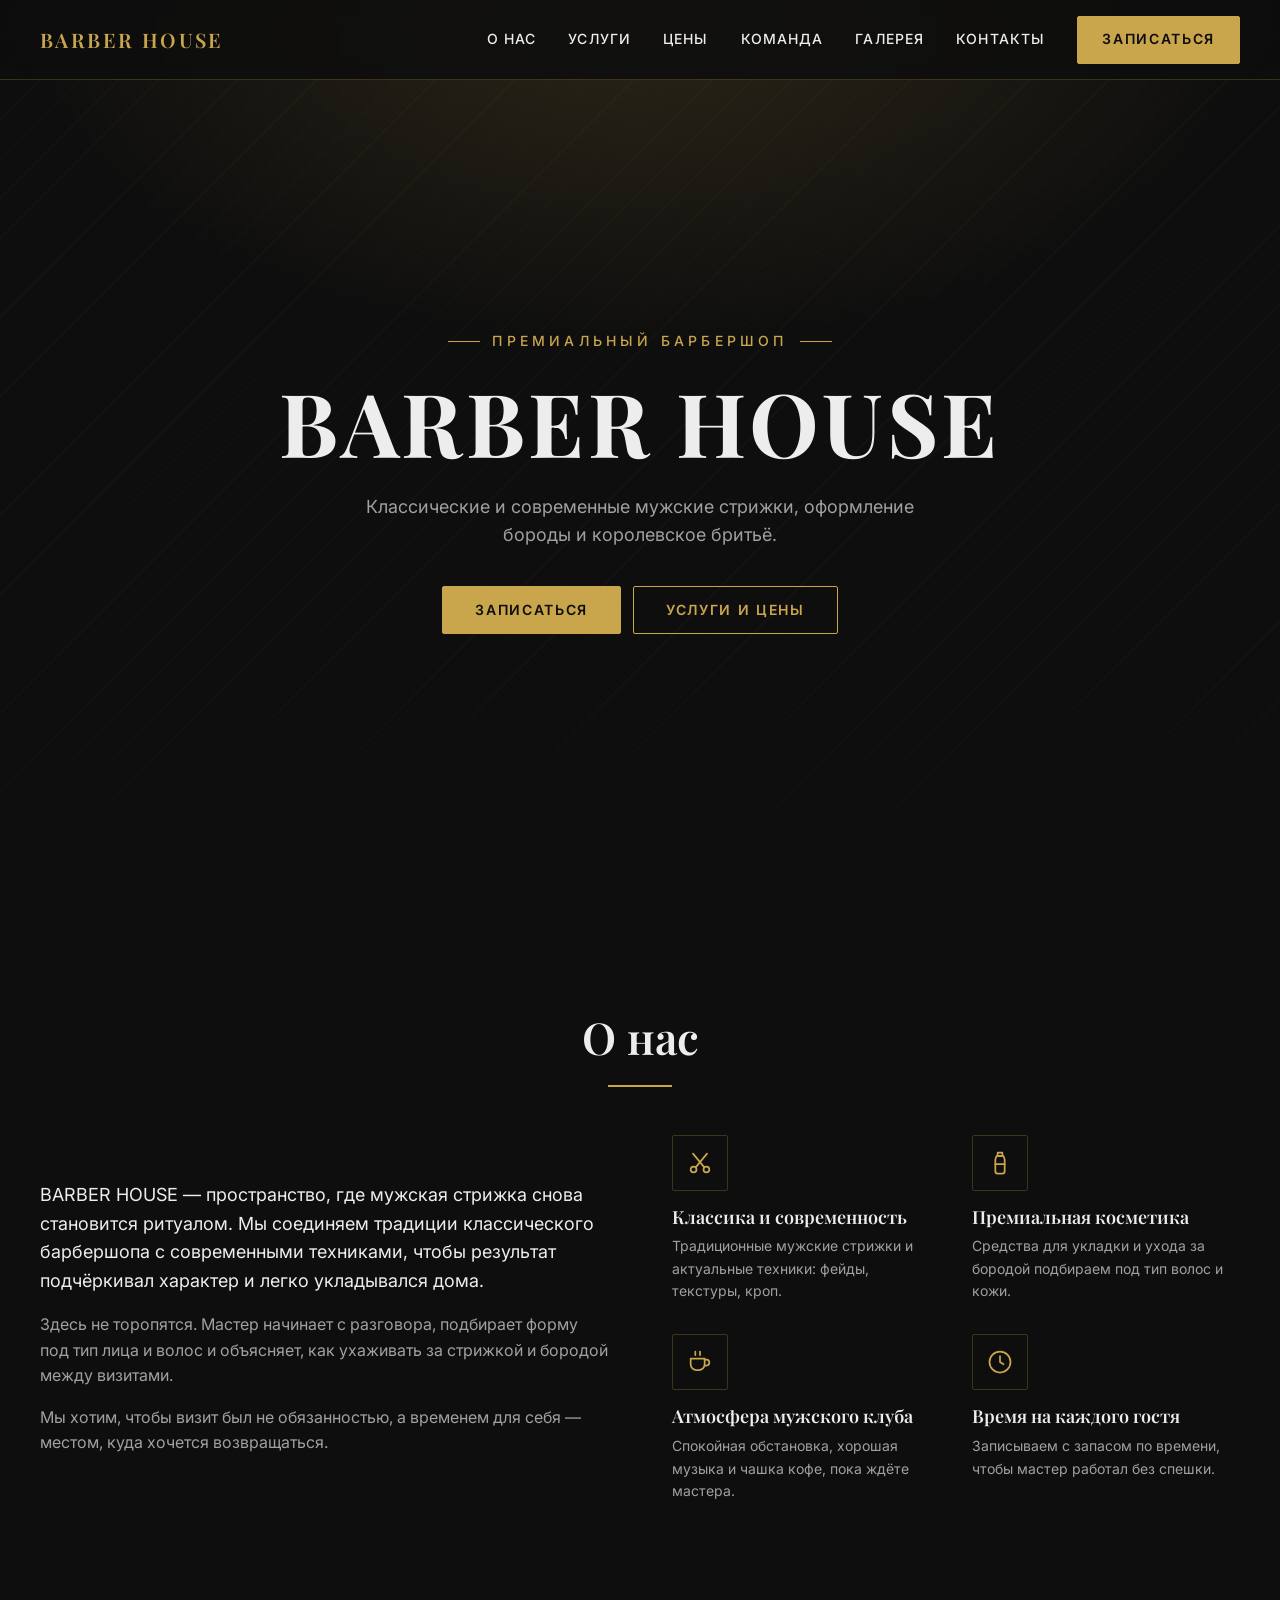
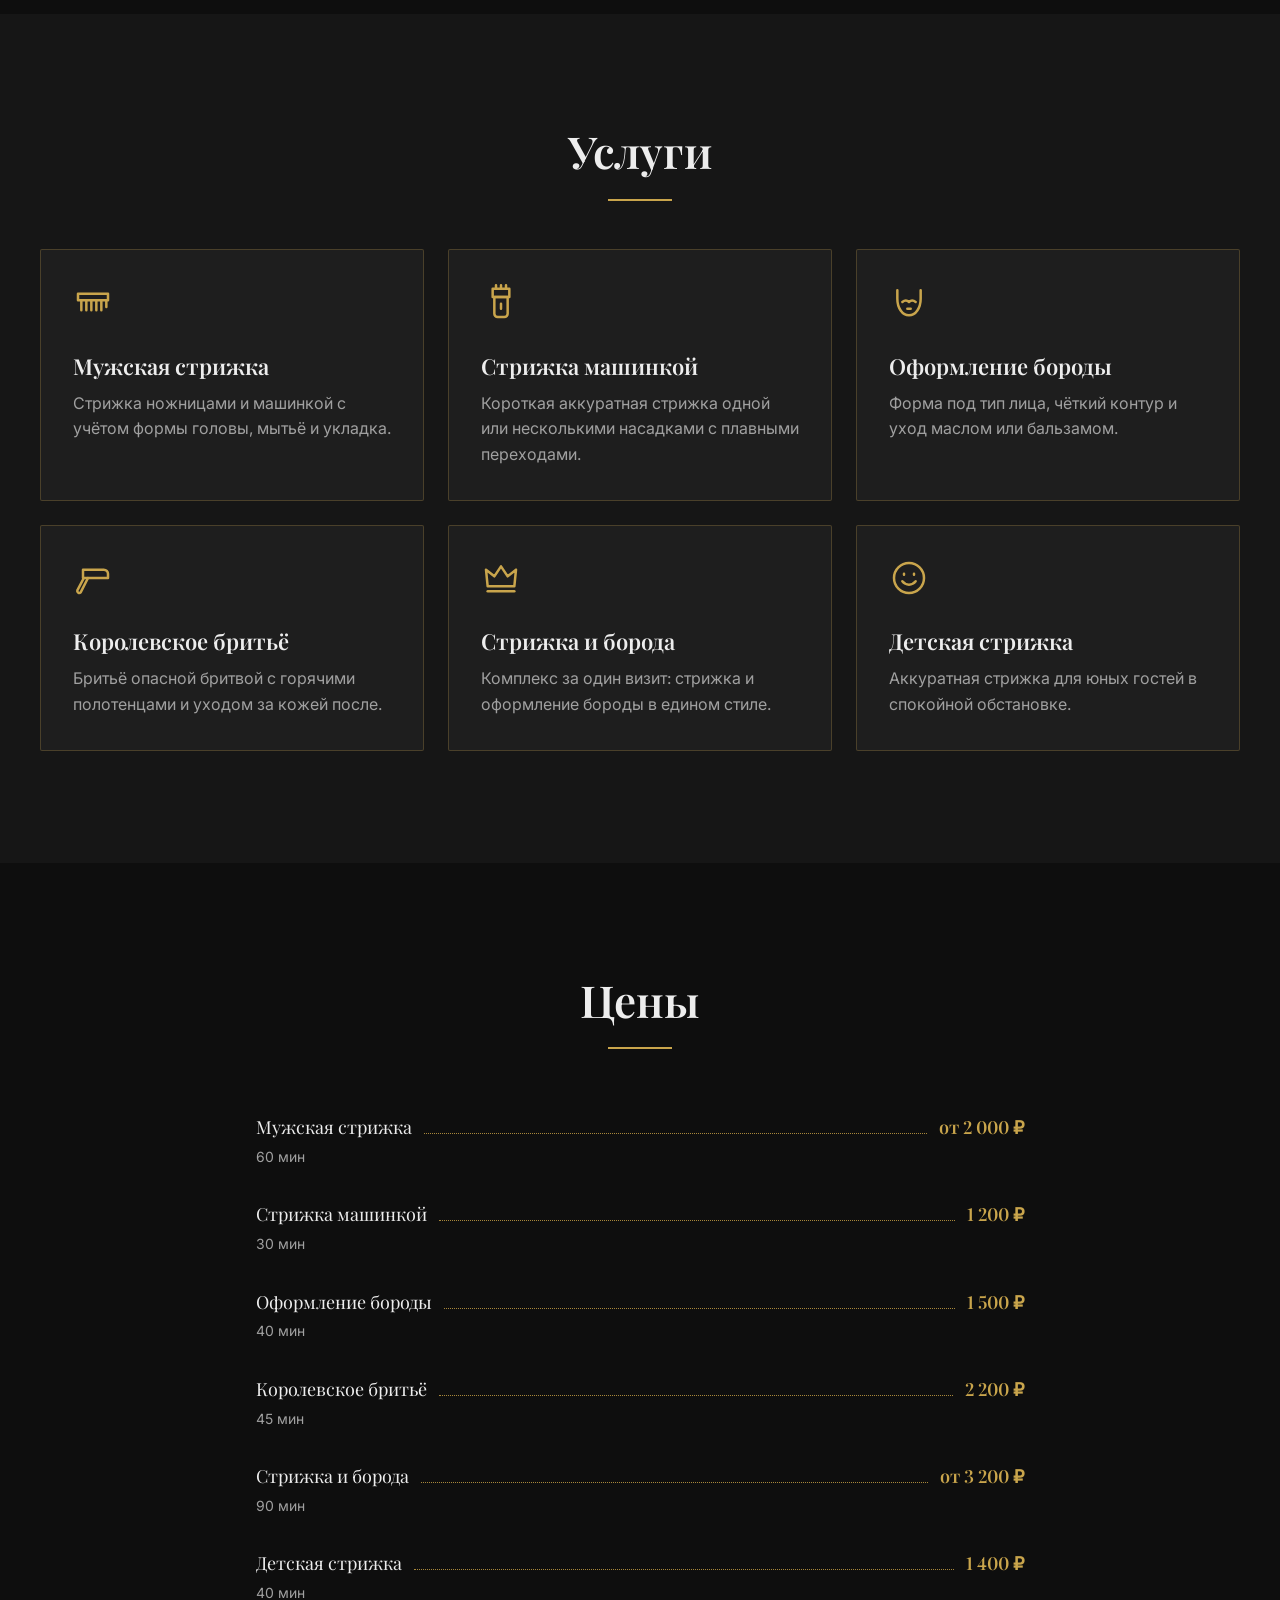
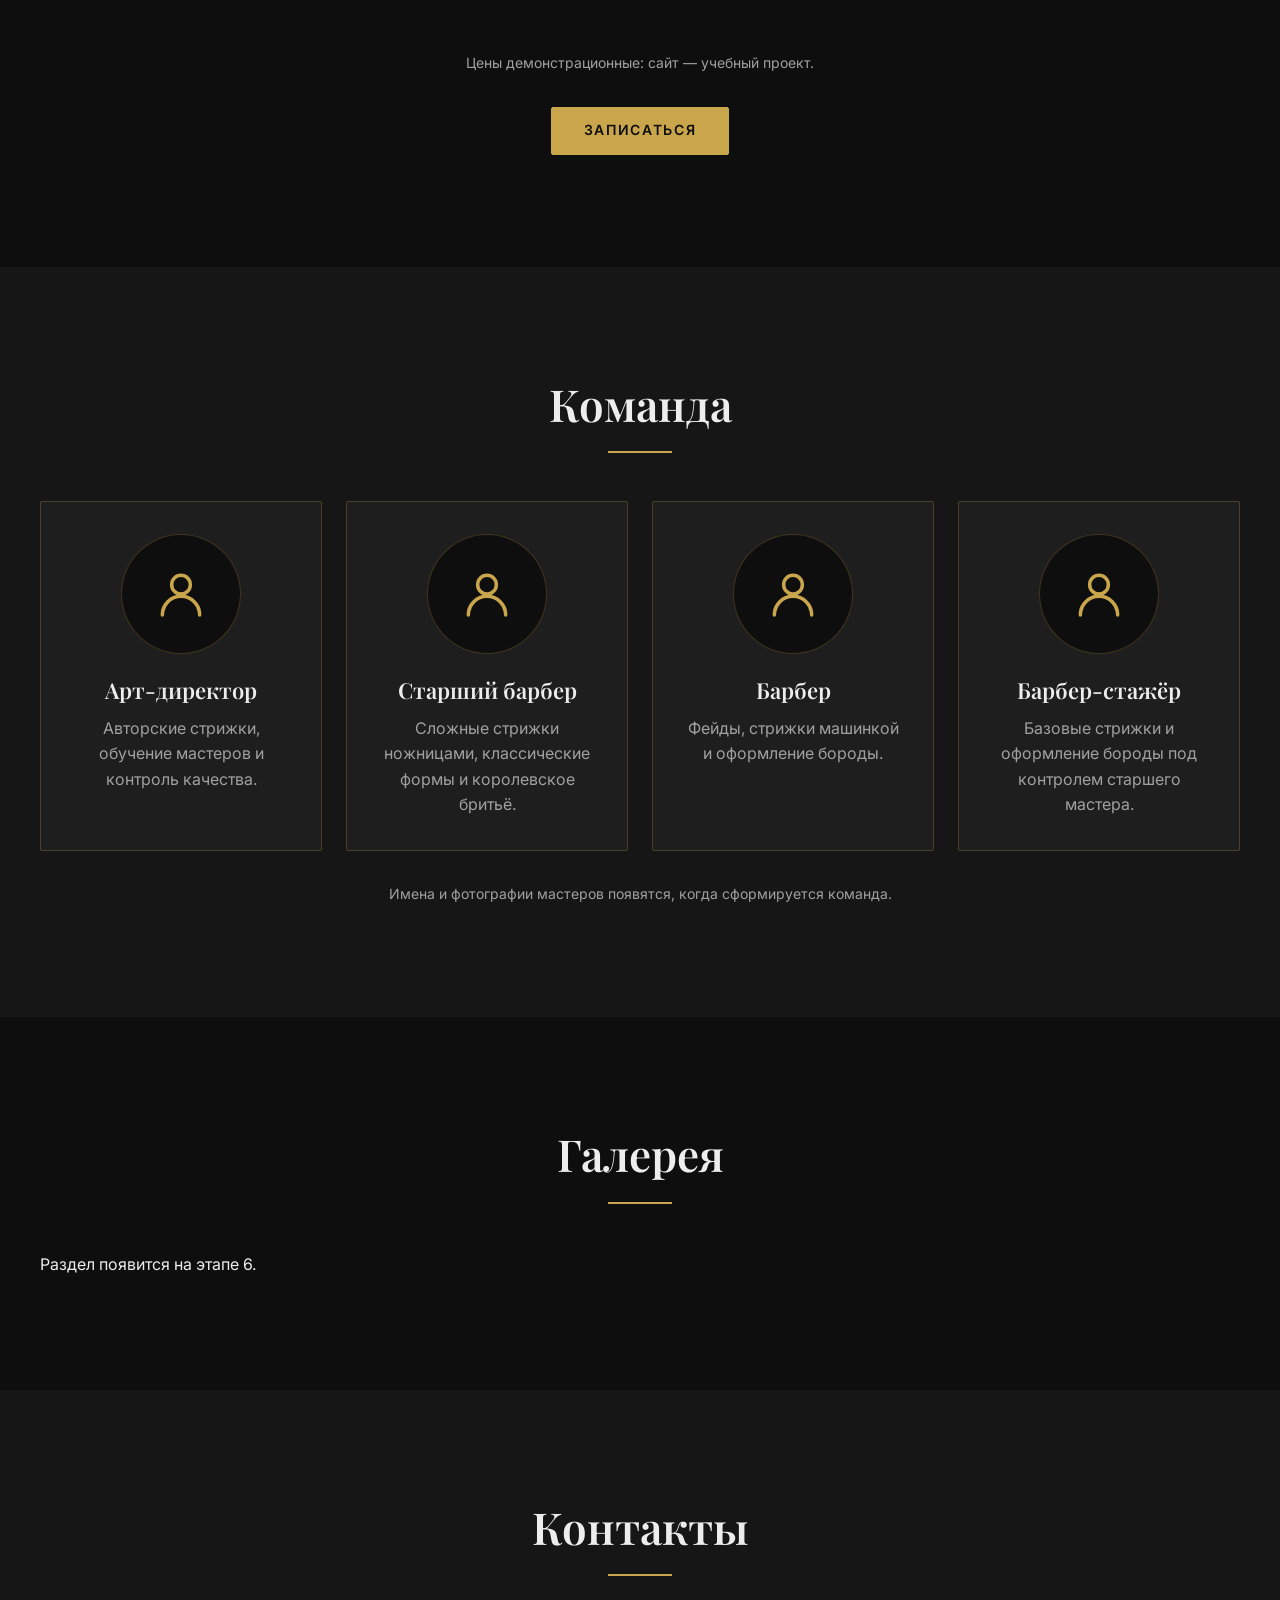
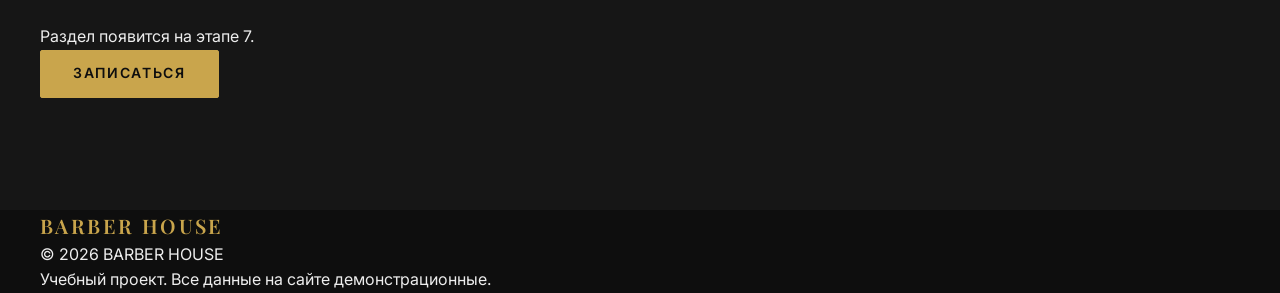
==== index.html @ a0b977e0 "Этап 5: разделы «Цены» и «Команда» - прайс-лист на <dl>: название, длительность, пунктир, цена - ров" ====
<!DOCTYPE html>
<html lang="ru">
<head>
  <meta charset="UTF-8">
  <meta name="viewport" content="width=device-width, initial-scale=1.0">

  <title>BARBER HOUSE — премиальный барбершоп</title>
  <meta name="description" content="BARBER HOUSE — премиальный барбершоп: мужские стрижки, оформление бороды и королевское бритьё. Учебный проект, данные демонстрационные.">
  <meta name="theme-color" content="#0E0E0E">

  <!-- Превью ссылки в мессенджерах и соцсетях (картинку og:image добавим на этапе 10) -->
  <meta property="og:type" content="website">
  <meta property="og:title" content="BARBER HOUSE — премиальный барбершоп">
  <meta property="og:description" content="Мужские стрижки, оформление бороды и королевское бритьё.">
  <meta property="og:locale" content="ru_RU">

  <link rel="icon" href="assets/favicon/favicon.svg" type="image/svg+xml">

  <!-- Шрифты Google Fonts: preconnect заранее открывает соединение с серверами шрифтов,
       display=swap показывает текст системным шрифтом, пока фирменный не загрузился -->
  <link rel="preconnect" href="https://fonts.googleapis.com">
  <link rel="preconnect" href="https://fonts.gstatic.com" crossorigin>
  <link rel="stylesheet" href="https://fonts.googleapis.com/css2?family=Inter:wght@400;500;600&amp;family=Playfair+Display:wght@500;600;700&amp;display=swap">

  <link rel="stylesheet" href="css/style.css">
  <!-- Класс js на <html> говорит стилям: «скрипты работают».
       Только тогда мобильное меню прячется за бургер; без JS меню остаётся видимым.
       Стоит в head до отрисовки страницы, чтобы меню не «мигало» при загрузке. -->
  <script>document.documentElement.classList.add('js');</script>
  <!-- defer: скрипт загружается параллельно и запускается, когда HTML уже разобран -->
  <script src="js/main.js" defer></script>
</head>
<body>
  <!-- Ссылка для пользователей клавиатуры: появляется при первом нажатии Tab -->
  <a class="skip-link" href="#main">Перейти к содержимому</a>

  <!-- ===================== SVG-СПРАЙТ =====================
       Все иконки сайта в одном месте. Сам спрайт не виден; иконка выводится так:
       <svg class="icon"><use href="#icon-scissors"></use></svg>
       Цвет и толщину линий задаёт CSS (класс .icon). Иконки нарисованы для этого проекта. -->
  <svg class="icon-sprite" xmlns="http://www.w3.org/2000/svg" aria-hidden="true" focusable="false">
    <!-- Ножницы -->
    <symbol id="icon-scissors" viewBox="0 0 24 24">
      <circle cx="6.5" cy="17.5" r="2.5"/>
      <circle cx="17.5" cy="17.5" r="2.5"/>
      <path d="M8.3 15.7 18 4M15.7 15.7 6 4"/>
    </symbol>
    <!-- Флакон -->
    <symbol id="icon-bottle" viewBox="0 0 24 24">
      <path d="M10 3h4v3h-4z"/>
      <path d="M9 6h6l1 3v10a2 2 0 0 1-2 2h-4a2 2 0 0 1-2-2V9z"/>
      <path d="M8 13h8"/>
    </symbol>
    <!-- Чашка кофе -->
    <symbol id="icon-cup" viewBox="0 0 24 24">
      <path d="M4 9h12v5a5 5 0 0 1-5 5H9a5 5 0 0 1-5-5z"/>
      <path d="M16 10h1.5a2.5 2.5 0 0 1 0 5H16"/>
      <path d="M8 3v3M12 3v3"/>
    </symbol>
    <!-- Часы -->
    <symbol id="icon-clock" viewBox="0 0 24 24">
      <circle cx="12" cy="12" r="9"/>
      <path d="M12 7v5l3 2"/>
    </symbol>
    <!-- Расчёска -->
    <symbol id="icon-comb" viewBox="0 0 24 24">
      <path d="M3 7h18v4H3z"/>
      <path d="M5 11v6M8 11v6M11 11v6M14 11v6M17 11v6M20 11v4"/>
    </symbol>
    <!-- Машинка для стрижки -->
    <symbol id="icon-clipper" viewBox="0 0 24 24">
      <path d="M7 4h10v5H7z"/>
      <path d="M8 9h8v10a2 2 0 0 1-2 2h-4a2 2 0 0 1-2-2z"/>
      <path d="M9 4V2M12 4V2M15 4V2M12 13v3"/>
    </symbol>
    <!-- Борода -->
    <symbol id="icon-beard" viewBox="0 0 24 24">
      <path d="M5 5v5c0 5.5 3 10 7 10s7-4.5 7-10V5"/>
      <path d="M8 12c1.5-1.2 2.7-1.2 4 0 1.3-1.2 2.5-1.2 4 0"/>
      <path d="M11 16h2"/>
    </symbol>
    <!-- Опасная бритва -->
    <symbol id="icon-razor" viewBox="0 0 24 24">
      <path d="M6 7h12.5a2.5 2.5 0 0 1 2.5 2.5V12H6z"/>
      <path d="M6.5 12 2.6 19.4a1.2 1.2 0 0 0 2 1.2L9 12"/>
    </symbol>
    <!-- Корона — комплексная услуга -->
    <symbol id="icon-crown" viewBox="0 0 24 24">
      <path d="M4 17 3 7l5 4 4-6 4 6 5-4-1 10z"/>
      <path d="M4 20h16"/>
    </symbol>
    <!-- Улыбка — детская стрижка -->
    <symbol id="icon-smile" viewBox="0 0 24 24">
      <circle cx="12" cy="12" r="9"/>
      <path d="M8 14c1 1.3 2.4 2 4 2s3-.7 4-2"/>
      <path d="M9 9.5v.5M15 9.5v.5"/>
    </symbol>
    <!-- Силуэт — вместо фото мастера -->
    <symbol id="icon-person" viewBox="0 0 24 24">
      <circle cx="12" cy="8" r="4"/>
      <path d="M4 21c0-4.4 3.6-8 8-8s8 3.6 8 8"/>
    </symbol>
  </svg>

  <!-- ===================== HEADER ===================== -->
  <header class="header">
    <div class="container header__inner">
      <a class="logo header__logo" href="#hero" aria-label="BARBER HOUSE — на главный экран">BARBER HOUSE</a>

      <button class="burger" type="button" aria-expanded="false" aria-controls="nav" aria-label="Открыть меню">
        <span class="burger__line"></span>
        <span class="burger__line"></span>
        <span class="burger__line"></span>
      </button>

      <nav class="nav" id="nav" aria-label="Основное меню">
        <ul class="nav__list">
          <li><a class="nav__link" href="#about">О нас</a></li>
          <li><a class="nav__link" href="#services">Услуги</a></li>
          <li><a class="nav__link" href="#prices">Цены</a></li>
          <li><a class="nav__link" href="#team">Команда</a></li>
          <li><a class="nav__link" href="#gallery">Галерея</a></li>
          <li><a class="nav__link" href="#contacts">Контакты</a></li>
        </ul>
      </nav>

      <!-- data-booking: по этому атрибуту скрипт найдёт все кнопки записи и подставит ссылку на мессенджер.
           Без скрипта кнопка просто ведёт к контактам. -->
      <a class="btn btn--primary header__btn" href="#contacts" data-booking>Записаться</a>
    </div>
  </header>

  <main id="main">

    <!-- ===================== HERO ===================== -->
    <section class="hero" id="hero">
      <div class="container hero__inner">
        <p class="hero__eyebrow">Премиальный барбершоп</p>
        <h1 class="hero__title">BARBER HOUSE</h1>
        <p class="hero__text">Классические и современные мужские стрижки, оформление бороды и королевское бритьё.</p>
        <div class="hero__actions">
          <a class="btn btn--primary" href="#contacts" data-booking>Записаться</a>
          <a class="btn btn--outline" href="#services">Услуги и цены</a>
        </div>
      </div>
    </section>

    <!-- ===================== ABOUT ===================== -->
    <section class="section about" id="about" aria-labelledby="about-title">
      <div class="container">
        <h2 class="section__title" id="about-title">О нас</h2>

        <div class="about__inner">
          <div class="about__text">
            <p class="about__lead">BARBER HOUSE — пространство, где мужская стрижка снова становится ритуалом. Мы соединяем традиции классического барбершопа с современными техниками, чтобы результат подчёркивал характер и легко укладывался дома.</p>
            <p>Здесь не торопятся. Мастер начинает с разговора, подбирает форму под тип лица и волос и объясняет, как ухаживать за стрижкой и бородой между визитами.</p>
            <p>Мы хотим, чтобы визит был не обязанностью, а временем для себя — местом, куда хочется возвращаться.</p>
          </div>

          <ul class="features">
            <li class="feature">
              <span class="feature__icon"><svg class="icon" aria-hidden="true"><use href="#icon-scissors"></use></svg></span>
              <h3 class="feature__title">Классика и современность</h3>
              <p class="feature__text">Традиционные мужские стрижки и актуальные техники: фейды, текстуры, кроп.</p>
            </li>
            <li class="feature">
              <span class="feature__icon"><svg class="icon" aria-hidden="true"><use href="#icon-bottle"></use></svg></span>
              <h3 class="feature__title">Премиальная косметика</h3>
              <p class="feature__text">Средства для укладки и ухода за бородой подбираем под тип волос и кожи.</p>
            </li>
            <li class="feature">
              <span class="feature__icon"><svg class="icon" aria-hidden="true"><use href="#icon-cup"></use></svg></span>
              <h3 class="feature__title">Атмосфера мужского клуба</h3>
              <p class="feature__text">Спокойная обстановка, хорошая музыка и чашка кофе, пока ждёте мастера.</p>
            </li>
            <li class="feature">
              <span class="feature__icon"><svg class="icon" aria-hidden="true"><use href="#icon-clock"></use></svg></span>
              <h3 class="feature__title">Время на каждого гостя</h3>
              <p class="feature__text">Записываем с запасом по времени, чтобы мастер работал без спешки.</p>
            </li>
          </ul>
        </div>
      </div>
    </section>

    <!-- ===================== SERVICES ===================== -->
    <section class="section section--alt services" id="services" aria-labelledby="services-title">
      <div class="container">
        <h2 class="section__title" id="services-title">Услуги</h2>

        <ul class="services__list">
          <li class="card service-card">
            <svg class="icon service-card__icon" aria-hidden="true"><use href="#icon-comb"></use></svg>
            <h3 class="card__title">Мужская стрижка</h3>
            <p class="card__text">Стрижка ножницами и машинкой с учётом формы головы, мытьё и укладка.</p>
          </li>
          <li class="card service-card">
            <svg class="icon service-card__icon" aria-hidden="true"><use href="#icon-clipper"></use></svg>
            <h3 class="card__title">Стрижка машинкой</h3>
            <p class="card__text">Короткая аккуратная стрижка одной или несколькими насадками с плавными переходами.</p>
          </li>
          <li class="card service-card">
            <svg class="icon service-card__icon" aria-hidden="true"><use href="#icon-beard"></use></svg>
            <h3 class="card__title">Оформление бороды</h3>
            <p class="card__text">Форма под тип лица, чёткий контур и уход маслом или бальзамом.</p>
          </li>
          <li class="card service-card">
            <svg class="icon service-card__icon" aria-hidden="true"><use href="#icon-razor"></use></svg>
            <h3 class="card__title">Королевское бритьё</h3>
            <p class="card__text">Бритьё опасной бритвой с горячими полотенцами и уходом за кожей после.</p>
          </li>
          <li class="card service-card">
            <svg class="icon service-card__icon" aria-hidden="true"><use href="#icon-crown"></use></svg>
            <h3 class="card__title">Стрижка и борода</h3>
            <p class="card__text">Комплекс за один визит: стрижка и оформление бороды в едином стиле.</p>
          </li>
          <li class="card service-card">
            <svg class="icon service-card__icon" aria-hidden="true"><use href="#icon-smile"></use></svg>
            <h3 class="card__title">Детская стрижка</h3>
            <p class="card__text">Аккуратная стрижка для юных гостей в спокойной обстановке.</p>
          </li>
        </ul>
      </div>
    </section>

    <!-- ===================== PRICES ===================== -->
    <section class="section prices" id="prices" aria-labelledby="prices-title">
      <div class="container">
        <h2 class="section__title" id="prices-title">Цены</h2>

        <!-- Список определений: dt — услуга и длительность, dd — цена.
             &nbsp; (неразрывный пробел) не даёт цене разорваться на две строки: «2 000 ₽» -->
        <dl class="price-list">
          <div class="price-list__item">
            <dt class="price-list__name">Мужская стрижка <span class="price-list__duration">60 мин</span></dt>
            <dd class="price-list__price">от 2&nbsp;000&nbsp;₽</dd>
          </div>
          <div class="price-list__item">
            <dt class="price-list__name">Стрижка машинкой <span class="price-list__duration">30 мин</span></dt>
            <dd class="price-list__price">1&nbsp;200&nbsp;₽</dd>
          </div>
          <div class="price-list__item">
            <dt class="price-list__name">Оформление бороды <span class="price-list__duration">40 мин</span></dt>
            <dd class="price-list__price">1&nbsp;500&nbsp;₽</dd>
          </div>
          <div class="price-list__item">
            <dt class="price-list__name">Королевское бритьё <span class="price-list__duration">45 мин</span></dt>
            <dd class="price-list__price">2&nbsp;200&nbsp;₽</dd>
          </div>
          <div class="price-list__item">
            <dt class="price-list__name">Стрижка и борода <span class="price-list__duration">90 мин</span></dt>
            <dd class="price-list__price">от 3&nbsp;200&nbsp;₽</dd>
          </div>
          <div class="price-list__item">
            <dt class="price-list__name">Детская стрижка <span class="price-list__duration">40 мин</span></dt>
            <dd class="price-list__price">1&nbsp;400&nbsp;₽</dd>
          </div>
        </dl>

        <p class="prices__note">Цены демонстрационные: сайт — учебный проект.</p>

        <div class="prices__action">
          <a class="btn btn--primary" href="#contacts" data-booking>Записаться</a>
        </div>
      </div>
    </section>

    <!-- ===================== TEAM ===================== -->
    <section class="section section--alt team" id="team" aria-labelledby="team-title">
      <div class="container">
        <h2 class="section__title" id="team-title">Команда</h2>

        <!-- Только роли, без имён и фото: реальных сотрудников у учебного проекта нет -->
        <ul class="team__list">
          <li class="card team-card">
            <span class="team-card__avatar"><svg class="icon" aria-hidden="true"><use href="#icon-person"></use></svg></span>
            <h3 class="card__title">Арт-директор</h3>
            <p class="card__text">Авторские стрижки, обучение мастеров и контроль качества.</p>
          </li>
          <li class="card team-card">
            <span class="team-card__avatar"><svg class="icon" aria-hidden="true"><use href="#icon-person"></use></svg></span>
            <h3 class="card__title">Старший барбер</h3>
            <p class="card__text">Сложные стрижки ножницами, классические формы и королевское бритьё.</p>
          </li>
          <li class="card team-card">
            <span class="team-card__avatar"><svg class="icon" aria-hidden="true"><use href="#icon-person"></use></svg></span>
            <h3 class="card__title">Барбер</h3>
            <p class="card__text">Фейды, стрижки машинкой и оформление бороды.</p>
          </li>
          <li class="card team-card">
            <span class="team-card__avatar"><svg class="icon" aria-hidden="true"><use href="#icon-person"></use></svg></span>
            <h3 class="card__title">Барбер-стажёр</h3>
            <p class="card__text">Базовые стрижки и оформление бороды под контролем старшего мастера.</p>
          </li>
        </ul>

        <p class="team__note">Имена и фотографии мастеров появятся, когда сформируется команда.</p>
      </div>
    </section>

    <!-- ===================== GALLERY ===================== -->
    <section class="section gallery" id="gallery" aria-labelledby="gallery-title">
      <div class="container">
        <h2 class="section__title" id="gallery-title">Галерея</h2>
        <p>Раздел появится на этапе 6.</p>
      </div>
    </section>

    <!-- ===================== CONTACTS ===================== -->
    <section class="section section--alt contacts" id="contacts" aria-labelledby="contacts-title">
      <div class="container">
        <h2 class="section__title" id="contacts-title">Контакты</h2>
        <p>Раздел появится на этапе 7.</p>
        <a class="btn btn--primary" href="#contacts" data-booking>Записаться</a>
      </div>
    </section>

  </main>

  <!-- ===================== FOOTER ===================== -->
  <footer class="footer">
    <div class="container footer__inner">
      <a class="logo" href="#hero">BARBER HOUSE</a>
      <!-- Год подставит скрипт; в HTML — значение на случай, если JS выключен -->
      <p class="footer__copy">© <span data-year>2026</span> BARBER HOUSE</p>
      <p class="footer__note">Учебный проект. Все данные на сайте демонстрационные.</p>
    </div>
  </footer>
</body>
</html>
---- css/style.css ----
/* =========================================================
   BARBER HOUSE — стили сайта
   Порядок блоков в файле совпадает с порядком на странице.
   Подход: mobile-first (сначала телефон, потом @media для больших экранов).
   Именование классов: БЭМ (block, block__element, block--modifier).
   ========================================================= */

/* === 1. ПЕРЕМЕННЫЕ (дизайн-токены) === */

:root {
  /* Цвета */
  --color-bg: #0E0E0E;              /* основной фон */
  --color-bg-alt: #161616;          /* фон чередующихся секций */
  --color-surface: #1E1E1E;         /* карточки */
  --color-text: #EDEDED;            /* основной текст */
  --color-text-muted: #A0A0A0;      /* второстепенный текст */
  --color-gold: #C9A54C;            /* акценты, кнопки, цены */
  --color-gold-light: #E2C77E;      /* наведение */
  --color-gold-dark: #A8873A;       /* нажатие */
  --color-on-gold: #0E0E0E;         /* текст на золотом фоне */
  --color-line: rgba(201, 165, 76, 0.25); /* тонкие золотые разделители */
  --color-gold-glow: rgba(201, 165, 76, 0.16);  /* мягкое свечение на фоне Hero */
  --color-gold-faint: rgba(201, 165, 76, 0.035); /* едва заметная фактура */
  --color-header-bg: rgba(14, 14, 14, 0.85);     /* полупрозрачная шапка */
  --shadow-card: 0 12px 32px rgba(0, 0, 0, 0.45);

  /* Шрифты: после основного — запасные, если Google Fonts не загрузился */
  --font-heading: "Playfair Display", Georgia, "Times New Roman", serif;
  --font-body: "Inter", system-ui, -apple-system, "Segoe UI", Roboto, sans-serif;

  /* Размеры текста. clamp(минимум, «резиновое» значение, максимум) —
     заголовок плавно растёт вместе с шириной экрана, без скачков */
  --fs-small: 0.875rem;                               /* 14px */
  --fs-base: 1rem;                                    /* 16px */
  --fs-lead: 1.125rem;                                /* 18px */
  --fs-h3: 1.375rem;                                  /* 22px */
  --fs-h2: clamp(1.875rem, 1.4rem + 2.4vw, 2.75rem);  /* 30 → 44px */
  --fs-h1: clamp(2.75rem, 1.8rem + 5vw, 5.5rem);      /* 44 → 88px */
  --lh-base: 1.6;
  --lh-heading: 1.15;
  --ls-wide: 0.12em;                                  /* разрядка для кнопок и надписей капсом */

  /* Отступы: одна шкала на весь сайт */
  --space-1: 0.25rem;  /* 4px  */
  --space-2: 0.5rem;   /* 8px  */
  --space-3: 0.75rem;  /* 12px */
  --space-4: 1rem;     /* 16px */
  --space-5: 1.5rem;   /* 24px */
  --space-6: 2rem;     /* 32px */
  --space-7: 3rem;     /* 48px */
  --space-8: 4rem;     /* 64px */
  --space-section: clamp(4rem, 3rem + 5vw, 7.5rem); /* вертикальный отступ секций: 64 → 120px */

  /* Раскладка */
  --container-width: 1200px;
  --container-padding: 1rem;  /* боковой отступ на телефоне — 16px */
  --header-height: 72px;
  --radius: 2px;              /* почти острые углы смотрятся строже и дороже */
  --z-header: 100;            /* шапка поверх контента */

  /* Анимации */
  --transition: 0.25s ease;
}

@media (min-width: 768px) {
  :root {
    --container-padding: 1.5rem;
    --header-height: 80px;
  }
}

/* === 2. СБРОС И БАЗОВЫЕ СТИЛИ === */

*,
*::before,
*::after {
  box-sizing: border-box; /* ширина элемента включает padding и border */
}

body,
h1, h2, h3, h4,
p,
ul, ol,
figure,
blockquote,
dl, dd {
  margin: 0;
}

/* Списки с классом (меню, карточки) — без маркеров; обычные списки в тексте не трогаем */
ul[class],
ol[class] {
  padding: 0;
  list-style: none;
}

html {
  -webkit-text-size-adjust: 100%; /* iPhone не увеличивает текст при повороте экрана */
  text-size-adjust: 100%;
}

/* Плавная прокрутка по якорям — только если человек не отключил анимации */
@media (prefers-reduced-motion: no-preference) {
  html {
    scroll-behavior: smooth;
  }
}

body {
  min-height: 100vh;
  background-color: var(--color-bg);
  color: var(--color-text);
  font-family: var(--font-body);
  font-size: var(--fs-base);
  line-height: var(--lh-base);
  -webkit-font-smoothing: antialiased;
  -moz-osx-font-smoothing: grayscale;
}

h1, h2, h3, h4 {
  font-family: var(--font-heading);
  font-weight: 600;
  line-height: var(--lh-heading);
  text-wrap: balance; /* ровные строки в многострочных заголовках */
}

img,
picture {
  display: block;
  max-width: 100%;
  height: auto;
}

input,
button,
textarea,
select {
  font: inherit;
  color: inherit;
}

button {
  background: none;
  border: 0;
  cursor: pointer;
}

a {
  color: inherit;
  text-decoration-color: var(--color-gold);
  text-underline-offset: 0.2em;
}

/* Рамка фокуса видна только при навигации с клавиатуры, не при клике мышью */
:focus-visible {
  outline: 2px solid var(--color-gold-light);
  outline-offset: 3px;
}

::selection {
  background-color: var(--color-gold);
  color: var(--color-on-gold);
}

/* При переходе по якорю закреплённая шапка не перекрывает заголовок секции */
section[id] {
  scroll-margin-top: var(--header-height);
}

/* Скрыть визуально, но оставить для экранных дикторов */
.visually-hidden {
  position: absolute;
  width: 1px;
  height: 1px;
  margin: -1px;
  padding: 0;
  overflow: hidden;
  clip-path: inset(50%);
  white-space: nowrap;
  border: 0;
}

/* === 3. ОБЩИЕ КОМПОНЕНТЫ === */

/* --- Контейнер: ограничивает ширину контента и даёт боковые отступы --- */
.container {
  width: 100%;
  max-width: calc(var(--container-width) + 2 * var(--container-padding));
  margin-inline: auto;
  padding-inline: var(--container-padding);
}

/* --- Ссылка «Перейти к содержимому»: спрятана за верхним краем, выезжает при фокусе --- */
.skip-link {
  position: absolute;
  top: var(--space-4);
  left: var(--space-4);
  z-index: 1000;
  padding: var(--space-3) var(--space-5);
  background-color: var(--color-gold);
  color: var(--color-on-gold);
  font-weight: 600;
  text-decoration: none;
  transform: translateY(-200%);
  transition: transform var(--transition);
}

.skip-link:focus {
  transform: translateY(0);
}

/* --- Секция --- */
.section {
  padding-block: var(--space-section);
}

.section--alt {
  background-color: var(--color-bg-alt);
}

.section__title {
  position: relative;
  margin-bottom: var(--space-7);
  padding-bottom: var(--space-5);
  font-size: var(--fs-h2);
  text-align: center;
}

/* Короткая золотая линия под заголовком */
.section__title::after {
  content: "";
  position: absolute;
  bottom: 0;
  left: 50%;
  width: 64px;
  height: 2px;
  background-color: var(--color-gold);
  transform: translateX(-50%);
}

/* --- Кнопки --- */
.btn {
  display: inline-flex;
  align-items: center;
  justify-content: center;
  gap: var(--space-2);
  min-height: 48px; /* удобно попадать пальцем (минимум 44px) */
  padding: var(--space-3) var(--space-6);
  border: 1px solid var(--color-gold);
  border-radius: var(--radius);
  font-family: var(--font-body);
  font-size: var(--fs-small);
  font-weight: 600;
  letter-spacing: var(--ls-wide);
  line-height: 1.2;
  text-align: center;
  text-decoration: none;
  text-transform: uppercase;
  cursor: pointer;
  transition:
    background-color var(--transition),
    border-color var(--transition),
    color var(--transition),
    transform var(--transition);
}

.btn:active {
  transform: translateY(1px);
}

/* Основная: золотая заливка */
.btn--primary {
  background-color: var(--color-gold);
  color: var(--color-on-gold);
}

.btn--primary:active {
  background-color: var(--color-gold-dark);
  border-color: var(--color-gold-dark);
}

/* Контурная: только рамка, для второстепенных действий */
.btn--outline {
  background-color: transparent;
  color: var(--color-gold);
}

.btn--outline:active {
  background-color: var(--color-gold-dark);
  border-color: var(--color-gold-dark);
  color: var(--color-on-gold);
}

/* Наведение — только на устройствах с мышью: на телефоне эффект «залипал» бы после касания */
@media (hover: hover) {
  .btn--primary:hover {
    background-color: var(--color-gold-light);
    border-color: var(--color-gold-light);
  }

  .btn--outline:hover {
    background-color: var(--color-gold);
    color: var(--color-on-gold);
  }
}

/* --- Иконки из SVG-спрайта --- */
.icon-sprite {
  position: absolute;
  width: 0;
  height: 0;
  overflow: hidden;
}

/* Размер иконки = размер шрифта родителя; цвет линий = цвет текста (currentColor) */
.icon {
  flex-shrink: 0;
  width: 1em;
  height: 1em;
  fill: none;
  stroke: currentColor;
  stroke-width: 1.5;
  stroke-linecap: round;
  stroke-linejoin: round;
}

/* --- Карточка: основа для услуг и команды --- */
.card {
  padding: var(--space-6);
  background-color: var(--color-surface);
  border: 1px solid var(--color-line);
  border-radius: var(--radius);
  transition:
    border-color var(--transition),
    box-shadow var(--transition),
    transform var(--transition);
}

.card__title {
  margin-bottom: var(--space-3);
  font-size: var(--fs-h3);
}

.card__text {
  color: var(--color-text-muted);
}

@media (hover: hover) {
  .card:hover {
    border-color: var(--color-gold);
    box-shadow: var(--shadow-card);
    transform: translateY(-4px);
  }
}

/* === 4. HEADER И НАВИГАЦИЯ === */

/* --- Логотип (используется и в шапке, и в футере) --- */
.logo {
  font-family: var(--font-heading);
  font-size: 1.25rem;
  font-weight: 600;
  letter-spacing: var(--ls-wide);
  color: var(--color-gold);
  text-decoration: none;
  white-space: nowrap;
}

/* --- Шапка: закреплена сверху, полупрозрачная с размытием фона --- */
.header {
  position: fixed;
  top: 0;
  left: 0;
  right: 0;
  z-index: var(--z-header);
  height: var(--header-height);
  background-color: var(--color-header-bg);
  border-bottom: 1px solid var(--color-line);
  -webkit-backdrop-filter: blur(8px);
  backdrop-filter: blur(8px);
}

.header__inner {
  display: flex;
  align-items: center;
  gap: var(--space-4);
  height: 100%;
}

.header__logo {
  margin-right: auto; /* отталкивает остальные элементы вправо */
}

/* На самых узких экранах кнопка не помещается рядом с логотипом —
   там она есть сразу на первом экране */
.header__btn {
  display: none;
  padding-inline: var(--space-5);
}

/* --- Бургер (мобильное меню) --- */
.burger {
  order: 3; /* на телефоне — в правом углу, после кнопки записи */
  display: flex;
  flex-direction: column;
  justify-content: center;
  gap: 6px;
  width: 44px;
  height: 44px;
  margin-right: -10px; /* визуально выравниваем линии по краю контейнера */
  padding: 10px;
}

.burger__line {
  width: 100%;
  height: 2px;
  background-color: var(--color-gold);
  transition:
    transform var(--transition),
    opacity var(--transition);
}

/* Открытое меню: три линии превращаются в крестик.
   Атрибут aria-expanded будет переключать скрипт на этапе 8 */
.burger[aria-expanded="true"] .burger__line:nth-child(1) {
  transform: translateY(8px) rotate(45deg);
}

.burger[aria-expanded="true"] .burger__line:nth-child(2) {
  opacity: 0;
}

.burger[aria-expanded="true"] .burger__line:nth-child(3) {
  transform: translateY(-8px) rotate(-45deg);
}

/* --- Навигация: на телефоне — полноэкранная панель под шапкой --- */
.nav {
  position: fixed;
  top: 100%; /* сразу под шапкой */
  left: 0;
  right: 0;
  height: calc(100vh - var(--header-height));
  height: calc(100dvh - var(--header-height)); /* dvh учитывает панели браузера на телефоне */
  padding: var(--space-7) var(--container-padding);
  overflow-y: auto;
  background-color: var(--color-bg); /* непрозрачный: текст страницы не просвечивает сквозь меню */
}

/* Прячем панель, только если работает JS (иначе её некому открыть).
   visibility: hidden убирает ссылки и из фокуса клавиатуры */
.js .nav {
  visibility: hidden;
  opacity: 0;
  transform: translateY(-1rem);
  transition:
    opacity var(--transition),
    transform var(--transition),
    visibility var(--transition);
}

.js .nav.is-open {
  visibility: visible;
  opacity: 1;
  transform: none;
}

.nav__list {
  display: flex;
  flex-direction: column;
  align-items: center;
  gap: var(--space-5);
}

.nav__link {
  display: inline-block;
  padding: var(--space-2) var(--space-4);
  font-family: var(--font-heading);
  font-size: 1.5rem;
  text-decoration: none;
  transition: color var(--transition);
}

@media (hover: hover) {
  .nav__link:hover {
    color: var(--color-gold);
  }
}

/* --- Запасной вариант без JS: бургер скрыт, меню — прокручиваемая строка под логотипом --- */
html:not(.js) {
  --header-height: 112px;
}

html:not(.js) .header__inner {
  flex-wrap: wrap;
  align-content: center;
  row-gap: var(--space-2);
}

html:not(.js) .burger {
  display: none;
}

html:not(.js) .nav {
  position: static;
  order: 4;
  width: 100%;
  height: auto;
  padding: 0;
  overflow-x: auto;
  background: none;
}

html:not(.js) .nav__list {
  flex-direction: row;
  gap: var(--space-5);
  white-space: nowrap;
}

html:not(.js) .nav__link {
  padding: var(--space-1) 0;
  font-family: var(--font-body);
  font-size: var(--fs-small);
}

@media (min-width: 576px) {
  .header__btn {
    display: inline-flex;
  }
}

/* --- Десктоп: меню в одну строку, бургер не нужен --- */
@media (min-width: 1024px) {
  html:not(.js) {
    --header-height: 80px;
  }

  .header__inner {
    gap: var(--space-6);
  }

  .burger,
  html:not(.js) .burger {
    display: none;
  }

  .nav,
  .js .nav,
  html:not(.js) .nav {
    position: static;
    order: 0;
    width: auto;
    height: auto;
    padding: 0;
    overflow: visible;
    background: none;
    visibility: visible;
    opacity: 1;
    transform: none;
    transition: none;
  }

  .nav__list,
  html:not(.js) .nav__list {
    flex-direction: row;
    gap: var(--space-5);
  }

  .nav__link,
  html:not(.js) .nav__link {
    position: relative;
    padding: var(--space-2) 0;
    white-space: nowrap; /* «О нас» не разрывается на две строки */
    font-family: var(--font-body);
    font-size: var(--fs-small);
    font-weight: 500;
    letter-spacing: 0.08em;
    text-transform: uppercase;
  }

  /* Золотая линия, «вырастающая» слева направо при наведении */
  .nav__link::after {
    content: "";
    position: absolute;
    left: 0;
    bottom: 0;
    width: 100%;
    height: 1px;
    background-color: var(--color-gold);
    transform: scaleX(0);
    transform-origin: left;
    transition: transform var(--transition);
  }

  @media (hover: hover) {
    .nav__link:hover::after {
      transform: scaleX(1);
    }
  }
}

@media (min-width: 1280px) {
  .nav__list,
  html:not(.js) .nav__list {
    gap: var(--space-6);
  }
}

/* === 5. HERO === */

.hero {
  position: relative;
  display: flex;
  align-items: center;
  min-height: 100vh;
  min-height: 100svh; /* svh — высота экрана телефона без «прыжков» при скрытии адресной строки */
  padding-top: calc(var(--header-height) + var(--space-7));
  padding-bottom: var(--space-8);
  text-align: center;
  background-color: var(--color-bg);
  /* Слои фона сверху вниз:
     1) плавный переход в цвет следующей секции внизу;
     2) мягкое золотое свечение сверху;
     3) тонкие диагональные линии — намёк на полосы барбер-столба */
  background-image:
    linear-gradient(to bottom, transparent 70%, var(--color-bg) 100%),
    radial-gradient(ellipse 70% 55% at 50% 0%, var(--color-gold-glow), transparent 70%),
    repeating-linear-gradient(135deg, var(--color-gold-faint) 0 1px, transparent 1px 28px);
}

.hero__inner {
  display: flex;
  flex-direction: column;
  align-items: center;
  gap: var(--space-5);
}

/* Надпись над заголовком с золотыми чёрточками по бокам */
.hero__eyebrow {
  display: flex;
  align-items: center;
  gap: var(--space-2);
  font-size: 0.75rem;     /* на узком экране мельче и с меньшей разрядкой, */
  font-weight: 500;
  letter-spacing: 0.15em; /* чтобы надпись влезла в одну строку */
  text-transform: uppercase;
  color: var(--color-gold);
}

.hero__eyebrow::before,
.hero__eyebrow::after {
  content: "";
  flex-shrink: 0;
  width: 20px;
  height: 1px;
  background-color: var(--color-gold);
}

.hero__title {
  font-size: var(--fs-h1);
  font-weight: 700;
  letter-spacing: 0.04em;
  line-height: 1.05;
}

.hero__text {
  max-width: 36rem;
  font-size: var(--fs-lead);
  color: var(--color-text-muted);
}

/* На телефоне кнопки друг под другом во всю ширину — по ним легко попасть пальцем */
.hero__actions {
  display: flex;
  flex-direction: column;
  gap: var(--space-3);
  width: 100%;
  max-width: 20rem;
  margin-top: var(--space-3);
}

@media (min-width: 576px) {
  .hero__eyebrow {
    gap: var(--space-3);
    font-size: var(--fs-small);
    letter-spacing: 0.3em;
  }

  .hero__eyebrow::before,
  .hero__eyebrow::after {
    width: 32px;
  }

  .hero__actions {
    flex-direction: row;
    justify-content: center;
    width: auto;
    max-width: none;
  }
}

/* === 6. ABOUT === */

.about__inner {
  display: grid;
  gap: var(--space-7);
}

.about__text {
  max-width: 40rem; /* длинные строки тяжело читать: держим ~70 символов */
  color: var(--color-text-muted);
}

.about__text p + p {
  margin-top: var(--space-4);
}

.about__lead {
  font-size: var(--fs-lead);
  color: var(--color-text);
}

/* Преимущества: на телефоне — столбик, шире — сетка 2×2 */
.features {
  display: grid;
  gap: var(--space-6);
}

.feature__icon {
  display: inline-flex;
  align-items: center;
  justify-content: center;
  width: 56px;
  height: 56px;
  margin-bottom: var(--space-4);
  font-size: 28px; /* = размер иконки внутри */
  color: var(--color-gold);
  border: 1px solid var(--color-line);
  border-radius: var(--radius);
}

.feature__title {
  margin-bottom: var(--space-2);
  font-size: var(--fs-lead);
}

.feature__text {
  font-size: var(--fs-small);
  color: var(--color-text-muted);
}

@media (min-width: 576px) {
  .features {
    grid-template-columns: repeat(2, 1fr);
  }
}

/* Десктоп: текст слева, преимущества справа */
@media (min-width: 1024px) {
  .about__inner {
    grid-template-columns: 1fr 1fr;
    gap: var(--space-8);
    align-items: center;
  }
}

/* === 7. SERVICES === */

/* Сетка карточек: 1 колонка на телефоне → 2 на планшете → 3 на десктопе */
.services__list {
  display: grid;
  gap: var(--space-5);
}

.service-card__icon {
  margin-bottom: var(--space-5);
  font-size: 40px;
  color: var(--color-gold);
}

@media (min-width: 768px) {
  .services__list {
    grid-template-columns: repeat(2, 1fr);
  }
}

@media (min-width: 1024px) {
  .services__list {
    grid-template-columns: repeat(3, 1fr);
  }
}

/* === 8. PRICES === */

.price-list {
  max-width: 48rem;
  margin-inline: auto;
}

/* Строка прайса: название · · · · · цена.
   Пунктир — псевдоэлемент ::after, который растягивается между названием и ценой.
   order меняет порядок показа: название (0) → пунктир (1) → цена (2) */
.price-list__item {
  display: flex;
  align-items: baseline; /* пунктир и цена — на уровне первой строки названия */
  gap: var(--space-2);
  padding-block: var(--space-4);
}

.price-list__item::after {
  content: "";
  order: 1;
  flex: 1 0 1.5rem; /* растягивается, но не сжимается уже 1.5rem — пунктир виден всегда */
  border-bottom: 1px dotted var(--color-gold-dark);
}

.price-list__name {
  flex: 0 1 auto; /* может сжиматься: длинное название переносится, а цена остаётся на месте */
  font-family: var(--font-heading);
  font-size: var(--fs-base); /* на телефоне 16px — обычные названия помещаются в одну строку */
}

/* Длительность — отдельной строкой под названием */
.price-list__duration {
  display: block;
  margin-top: var(--space-1);
  font-family: var(--font-body);
  font-size: var(--fs-small);
  color: var(--color-text-muted);
}

.price-list__price {
  order: 2;
  margin: 0;
  font-family: var(--font-heading);
  font-size: var(--fs-base);
  font-weight: 600;
  color: var(--color-gold);
  white-space: nowrap;
  /* Playfair по умолчанию рисует «старинные» цифры разной высоты;
     для цен включаем ровные (lining) и одинаковой ширины (tabular) */
  font-variant-numeric: lining-nums tabular-nums;
}

.prices__note {
  margin-top: var(--space-6);
  font-size: var(--fs-small);
  color: var(--color-text-muted);
  text-align: center;
}

.prices__action {
  margin-top: var(--space-6);
  text-align: center;
}

@media (min-width: 576px) {
  .price-list__item {
    gap: var(--space-3);
  }

  .price-list__name,
  .price-list__price {
    font-size: var(--fs-lead);
  }
}

/* === 9. TEAM === */

/* Сетка: 1 колонка → 2 (от 576px) → 4 (от 1280px; на 1024px четыре карточки слишком узкие) */
.team__list {
  display: grid;
  gap: var(--space-5);
}

.team-card {
  text-align: center;
}

/* Круглая «рамка для фото» с силуэтом внутри */
.team-card__avatar {
  display: inline-flex;
  align-items: center;
  justify-content: center;
  width: 120px;
  height: 120px;
  margin-bottom: var(--space-5);
  font-size: 56px; /* = размер силуэта */
  color: var(--color-gold);
  background-color: var(--color-bg);
  border: 1px solid var(--color-line);
  border-radius: 50%;
}

.team__note {
  margin-top: var(--space-6);
  font-size: var(--fs-small);
  color: var(--color-text-muted);
  text-align: center;
}

@media (min-width: 576px) {
  .team__list {
    grid-template-columns: repeat(2, 1fr);
  }
}

@media (min-width: 1280px) {
  .team__list {
    grid-template-columns: repeat(4, 1fr);
  }
}

/* === 10. GALLERY — этап 6 === */

/* === 11. CONTACTS — этап 7 === */

/* === 12. FOOTER — этап 7 === */

/* === 13. АНИМАЦИИ И prefers-reduced-motion === */

/* Если в системе включено «уменьшить движение» — отключаем все анимации и переходы.
   Сами анимации появления блоков добавим на этапе 8. */
@media (prefers-reduced-motion: reduce) {
  *,
  *::before,
  *::after {
    animation-duration: 0.01ms !important;
    animation-iteration-count: 1 !important;
    transition-duration: 0.01ms !important;
  }
}
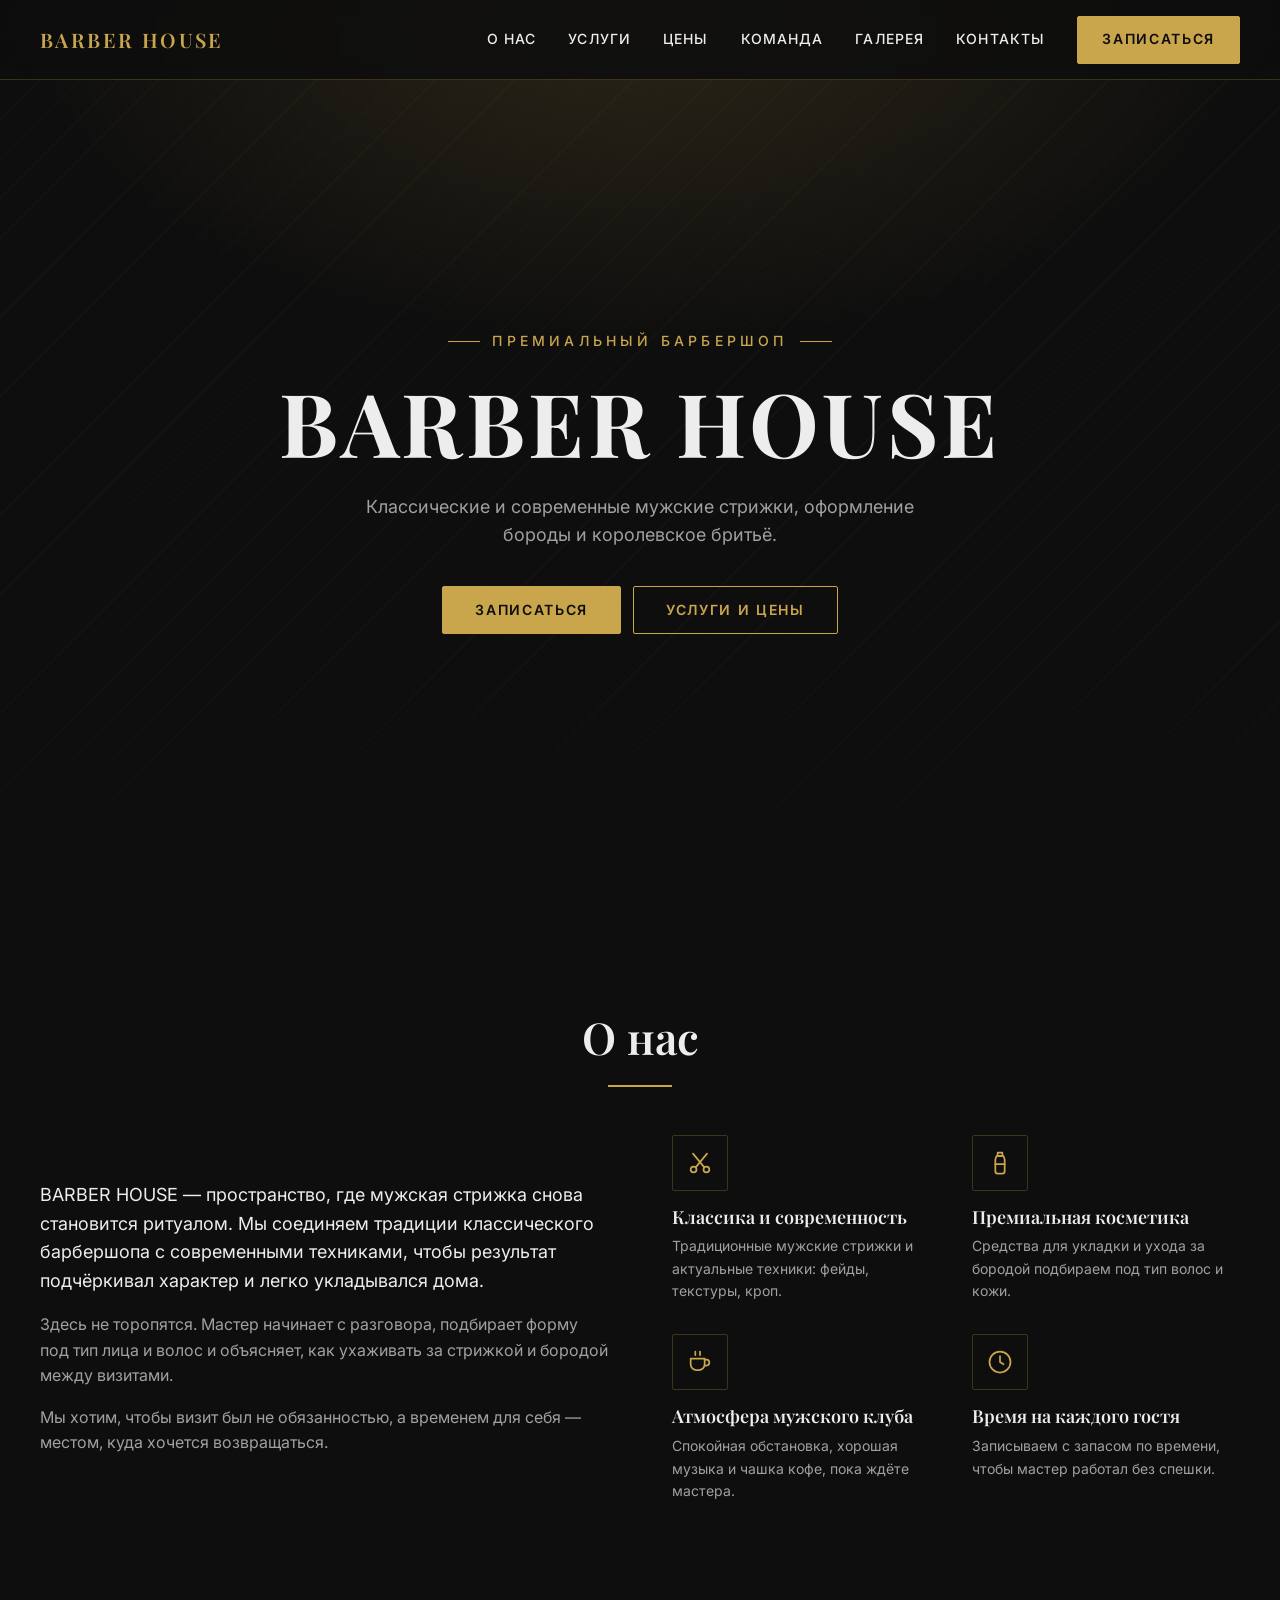
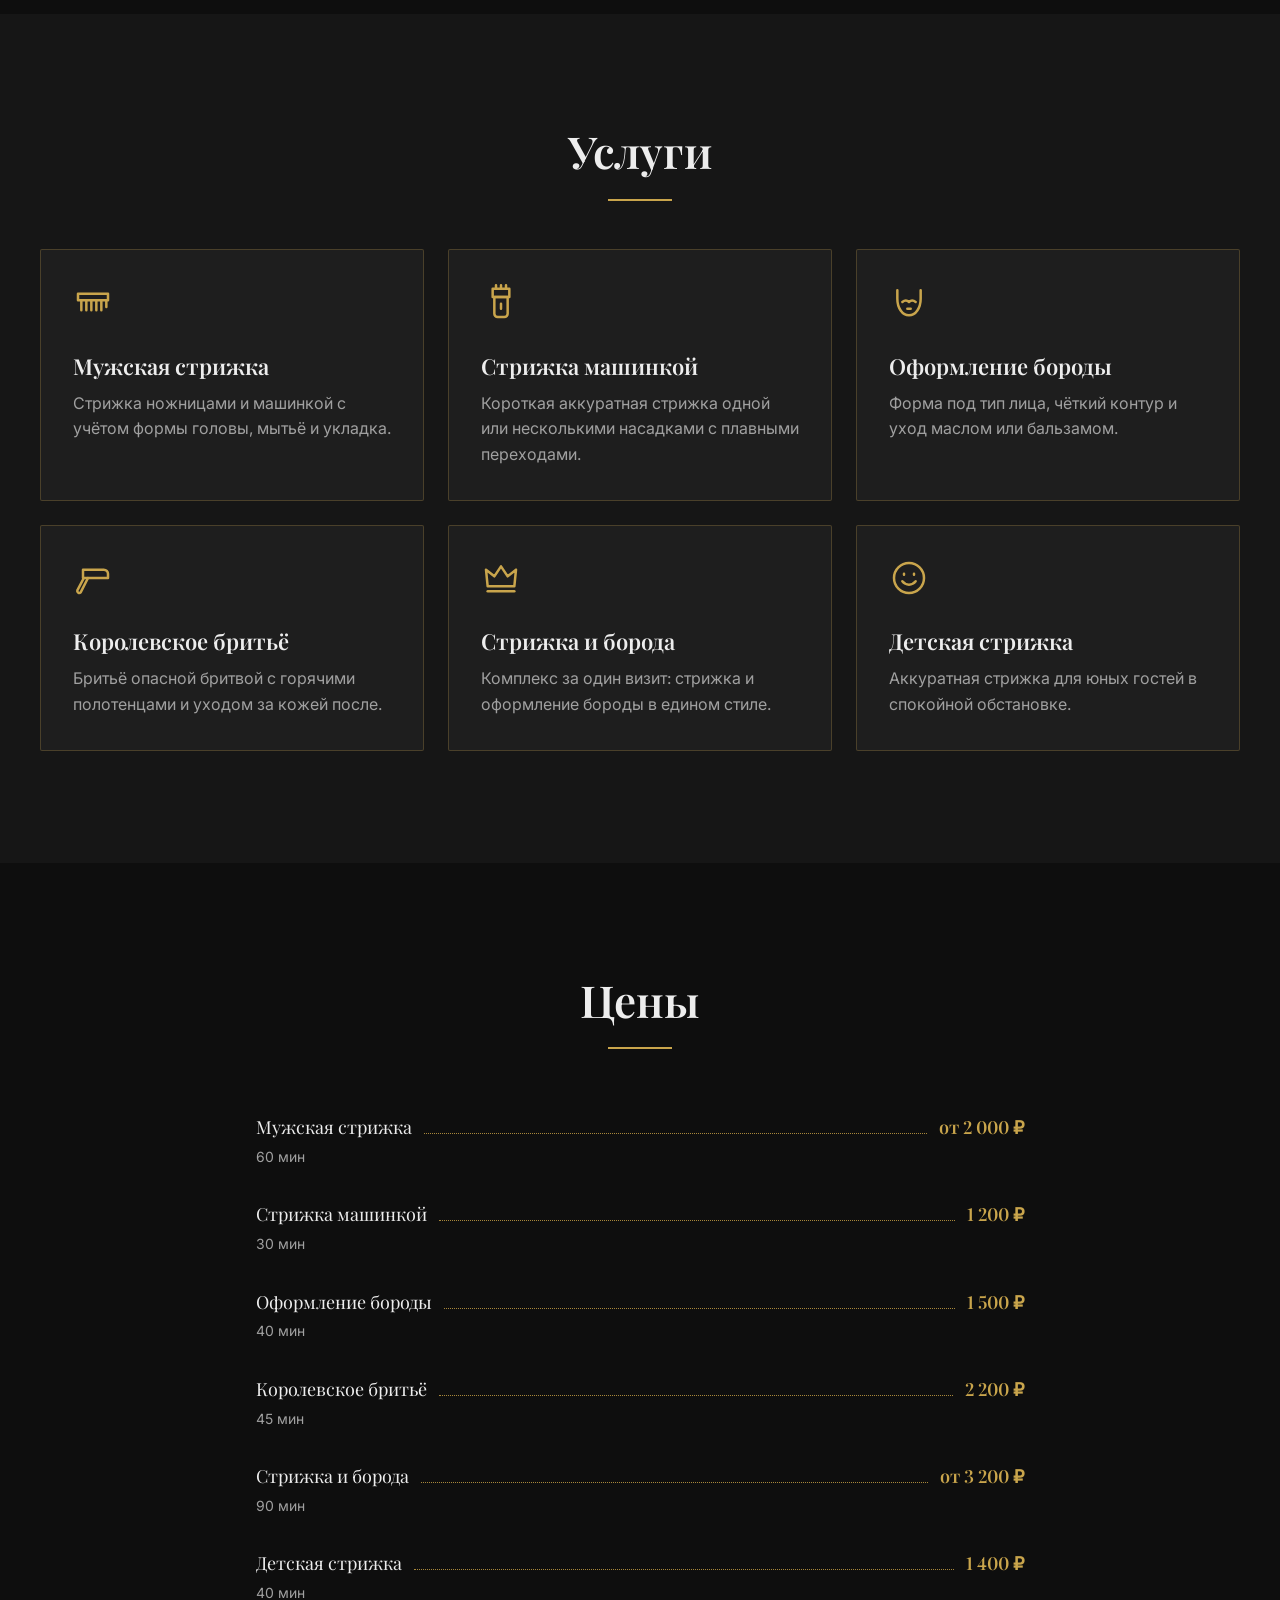
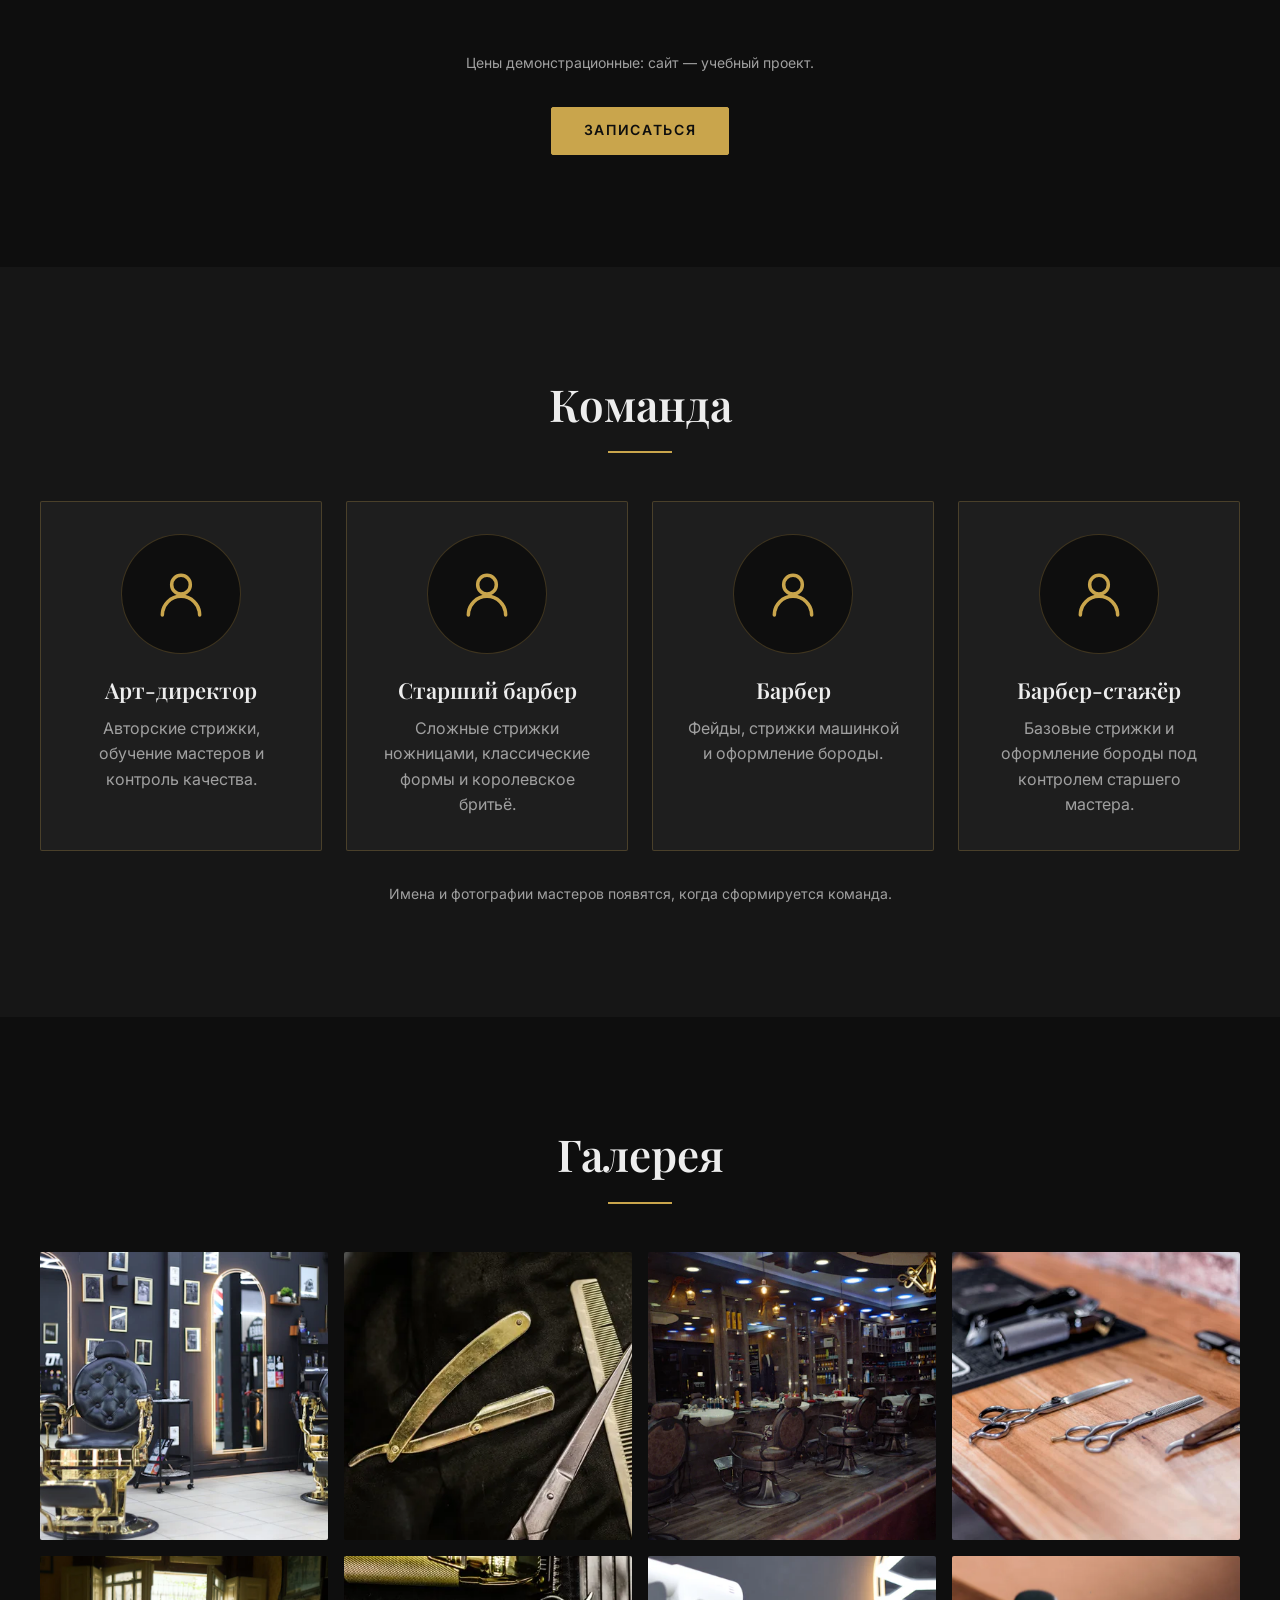
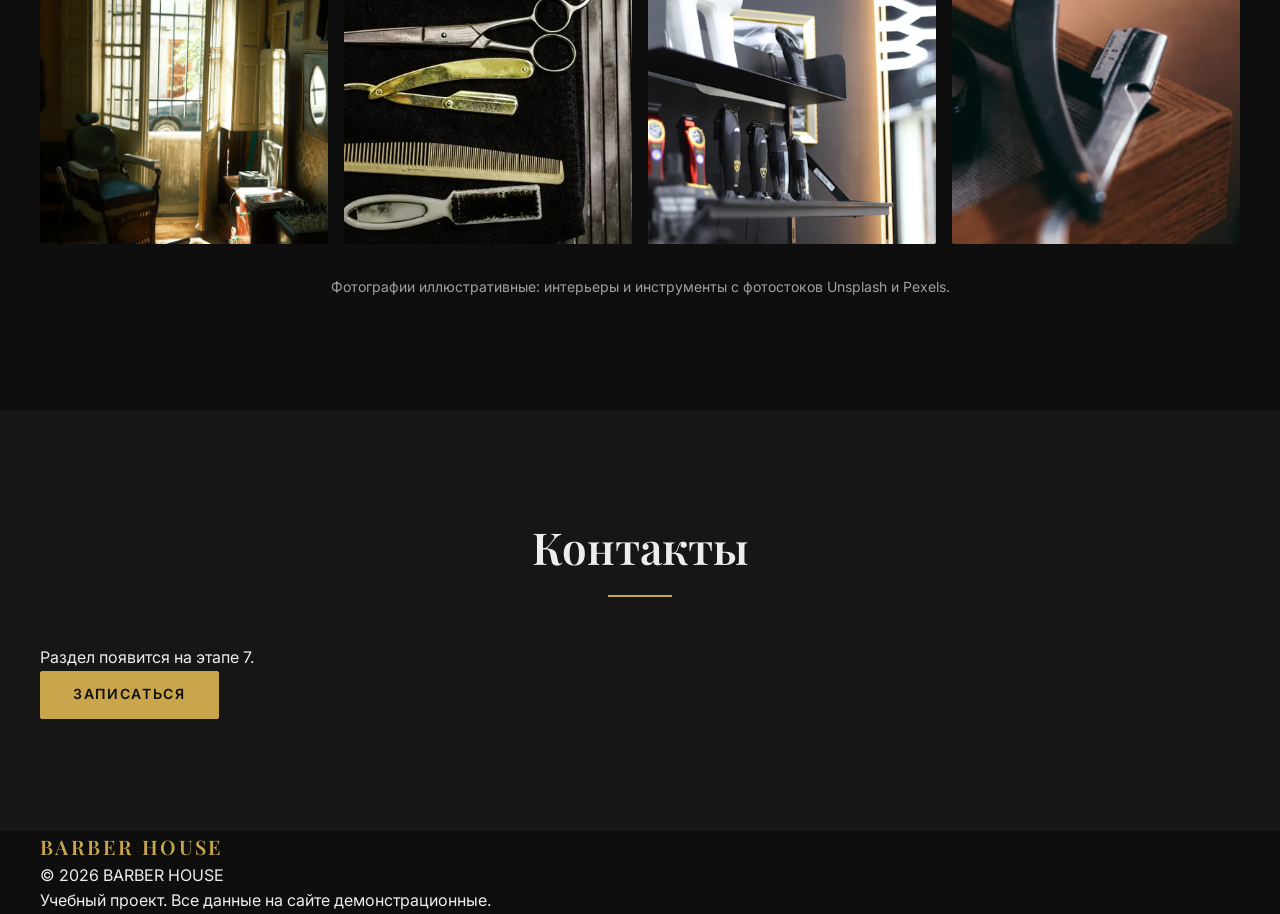
==== commit 53801198: "Этап 6: галерея - 8 фото с Unsplash и Pexels (интерьер и инструменты, без лиц),   каждое в двух разм" ====
--- a/index.html
+++ b/index.html
@@ -302,7 +302,55 @@
     <section class="section gallery" id="gallery" aria-labelledby="gallery-title">
       <div class="container">
         <h2 class="section__title" id="gallery-title">Галерея</h2>
-        <p>Раздел появится на этапе 6.</p>
+
+        <!-- Каждое фото в двух размерах: 600px для сетки и 1200px для просмотра.
+             srcset + sizes: браузер сам выбирает подходящий файл под экран.
+             Ссылка ведёт на большую версию: без JS фото откроется в новой вкладке,
+             на этапе 8 скрипт будет открывать его в лайтбоксе. -->
+        <ul class="gallery__grid">
+          <li class="gallery__item">
+            <a class="gallery__link" href="assets/images/gallery/chairs-gold-1200.webp">
+              <img class="gallery__img" src="assets/images/gallery/chairs-gold-600.webp" srcset="assets/images/gallery/chairs-gold-600.webp 600w, assets/images/gallery/chairs-gold-1200.webp 1200w" sizes="(min-width: 1024px) 300px, 50vw" width="600" height="400" loading="lazy" decoding="async" alt="Чёрно-золотые барберские кресла у арочных зеркал с подсветкой">
+            </a>
+          </li>
+          <li class="gallery__item">
+            <a class="gallery__link" href="assets/images/gallery/razor-gold-1200.webp">
+              <img class="gallery__img" src="assets/images/gallery/razor-gold-600.webp" srcset="assets/images/gallery/razor-gold-600.webp 600w, assets/images/gallery/razor-gold-1200.webp 1200w" sizes="(min-width: 1024px) 300px, 50vw" width="600" height="400" loading="lazy" decoding="async" alt="Опасная бритва с золотой рукоятью, ножницы и расчёска на чёрной ткани">
+            </a>
+          </li>
+          <li class="gallery__item">
+            <a class="gallery__link" href="assets/images/gallery/hall-dark-1200.webp">
+              <img class="gallery__img" src="assets/images/gallery/hall-dark-600.webp" srcset="assets/images/gallery/hall-dark-600.webp 600w, assets/images/gallery/hall-dark-1200.webp 1200w" sizes="(min-width: 1024px) 300px, 50vw" width="600" height="411" loading="lazy" decoding="async" alt="Зал барбершопа с рядом кожаных кресел в тёплом приглушённом свете">
+            </a>
+          </li>
+          <li class="gallery__item">
+            <a class="gallery__link" href="assets/images/gallery/scissors-wood-1200.webp">
+              <img class="gallery__img" src="assets/images/gallery/scissors-wood-600.webp" srcset="assets/images/gallery/scissors-wood-600.webp 600w, assets/images/gallery/scissors-wood-1200.webp 1200w" sizes="(min-width: 1024px) 300px, 50vw" width="600" height="400" loading="lazy" decoding="async" alt="Парикмахерские ножницы и опасная бритва на деревянной столешнице">
+            </a>
+          </li>
+          <li class="gallery__item">
+            <a class="gallery__link" href="assets/images/gallery/vintage-chair-1200.webp">
+              <img class="gallery__img" src="assets/images/gallery/vintage-chair-600.webp" srcset="assets/images/gallery/vintage-chair-600.webp 600w, assets/images/gallery/vintage-chair-1200.webp 1200w" sizes="(min-width: 1024px) 300px, 50vw" width="600" height="900" loading="lazy" decoding="async" alt="Винтажное барберское кресло у открытой двери в лучах солнца">
+            </a>
+          </li>
+          <li class="gallery__item">
+            <a class="gallery__link" href="assets/images/gallery/tools-set-1200.webp">
+              <img class="gallery__img" src="assets/images/gallery/tools-set-600.webp" srcset="assets/images/gallery/tools-set-600.webp 600w, assets/images/gallery/tools-set-1200.webp 1200w" sizes="(min-width: 1024px) 300px, 50vw" width="600" height="400" loading="lazy" decoding="async" alt="Набор барберских инструментов: ножницы, бритва, расчёски и щётка">
+            </a>
+          </li>
+          <li class="gallery__item">
+            <a class="gallery__link" href="assets/images/gallery/clippers-shelf-1200.webp">
+              <img class="gallery__img" src="assets/images/gallery/clippers-shelf-600.webp" srcset="assets/images/gallery/clippers-shelf-600.webp 600w, assets/images/gallery/clippers-shelf-1200.webp 1200w" sizes="(min-width: 1024px) 300px, 50vw" width="600" height="400" loading="lazy" decoding="async" alt="Машинки для стрижки и фен на чёрной настенной полке">
+            </a>
+          </li>
+          <li class="gallery__item">
+            <a class="gallery__link" href="assets/images/gallery/razor-wood-1200.webp">
+              <img class="gallery__img" src="assets/images/gallery/razor-wood-600.webp" srcset="assets/images/gallery/razor-wood-600.webp 600w, assets/images/gallery/razor-wood-1200.webp 1200w" sizes="(min-width: 1024px) 300px, 50vw" width="600" height="900" loading="lazy" decoding="async" alt="Опасная бритва крупным планом на краю деревянного стола">
+            </a>
+          </li>
+        </ul>
+
+        <p class="gallery__note">Фотографии иллюстративные: интерьеры и инструменты с фотостоков Unsplash и Pexels.</p>
       </div>
     </section>
 
--- a/css/style.css
+++ b/css/style.css
@@ -60,6 +60,7 @@
 
   /* Анимации */
   --transition: 0.25s ease;
+  --transition-slow: 0.6s ease; /* плавное увеличение фото в галерее */
 }
 
 @media (min-width: 768px) {
@@ -912,7 +913,72 @@
   }
 }
 
-/* === 10. GALLERY — этап 6 === */
+/* === 10. GALLERY === */
+
+/* Сетка: 2 колонки → 4 (от 1024px). 8 фото всегда заполняют ряды ровно, без «дыр»:
+   при 3 колонках последний ряд был бы неполным */
+.gallery__grid {
+  display: grid;
+  grid-template-columns: repeat(2, 1fr);
+  gap: var(--space-2);
+}
+
+/* Все плитки квадратные: фото разной формы обрезаются по центру (object-fit: cover) */
+.gallery__link {
+  position: relative;
+  display: block;
+  aspect-ratio: 1;
+  overflow: hidden;
+  border-radius: var(--radius);
+  background-color: var(--color-surface); /* виден, пока фото грузится */
+}
+
+.gallery__img {
+  width: 100%;
+  height: 100%;
+  object-fit: cover;
+  transition: transform var(--transition-slow);
+}
+
+/* Золотая рамка поверх фото при наведении */
+.gallery__link::after {
+  content: "";
+  position: absolute;
+  inset: 0;
+  border: 1px solid transparent;
+  border-radius: inherit;
+  pointer-events: none; /* рамка не мешает клику по ссылке */
+  transition: border-color var(--transition);
+}
+
+@media (hover: hover) {
+  .gallery__link:hover .gallery__img {
+    transform: scale(1.06);
+  }
+
+  .gallery__link:hover::after {
+    border-color: var(--color-gold);
+  }
+}
+
+.gallery__note {
+  margin-top: var(--space-6);
+  font-size: var(--fs-small);
+  color: var(--color-text-muted);
+  text-align: center;
+}
+
+@media (min-width: 768px) {
+  .gallery__grid {
+    gap: var(--space-4);
+  }
+}
+
+@media (min-width: 1024px) {
+  .gallery__grid {
+    grid-template-columns: repeat(4, 1fr);
+  }
+}
 
 /* === 11. CONTACTS — этап 7 === */
 
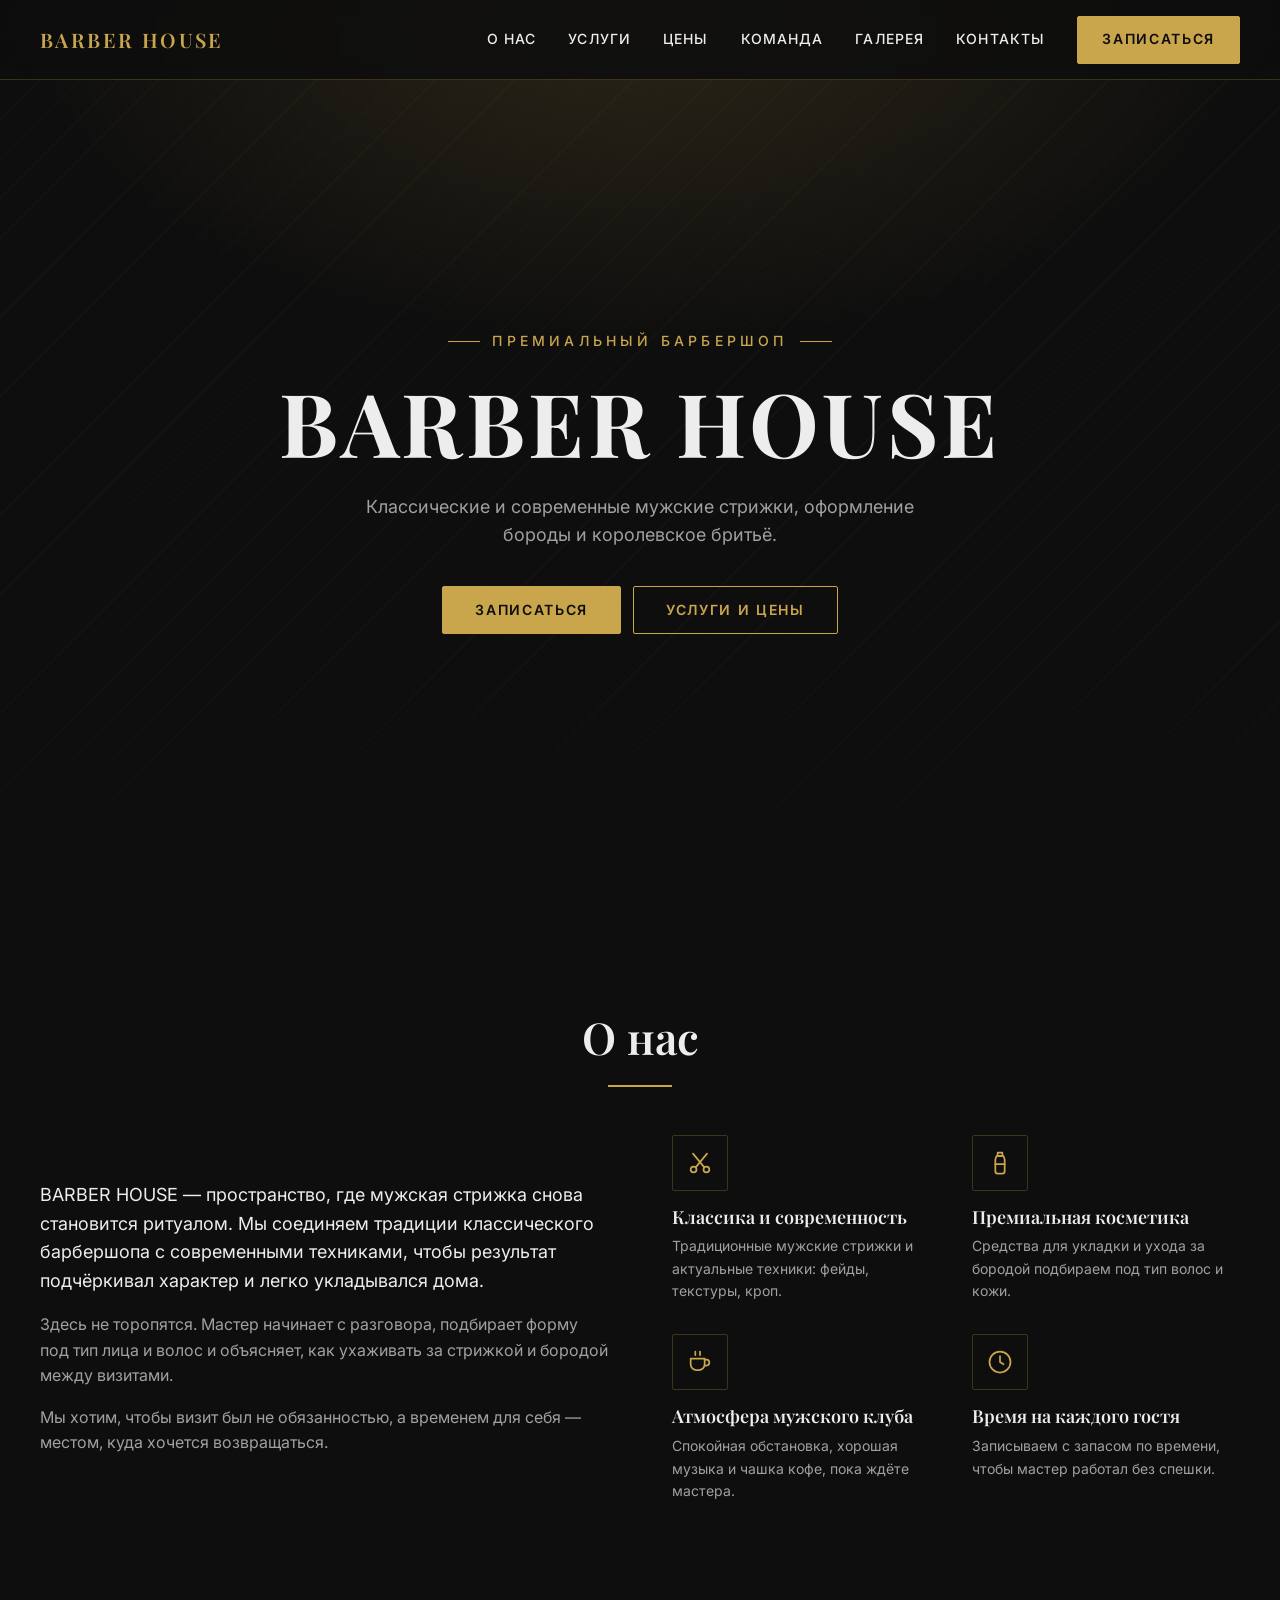
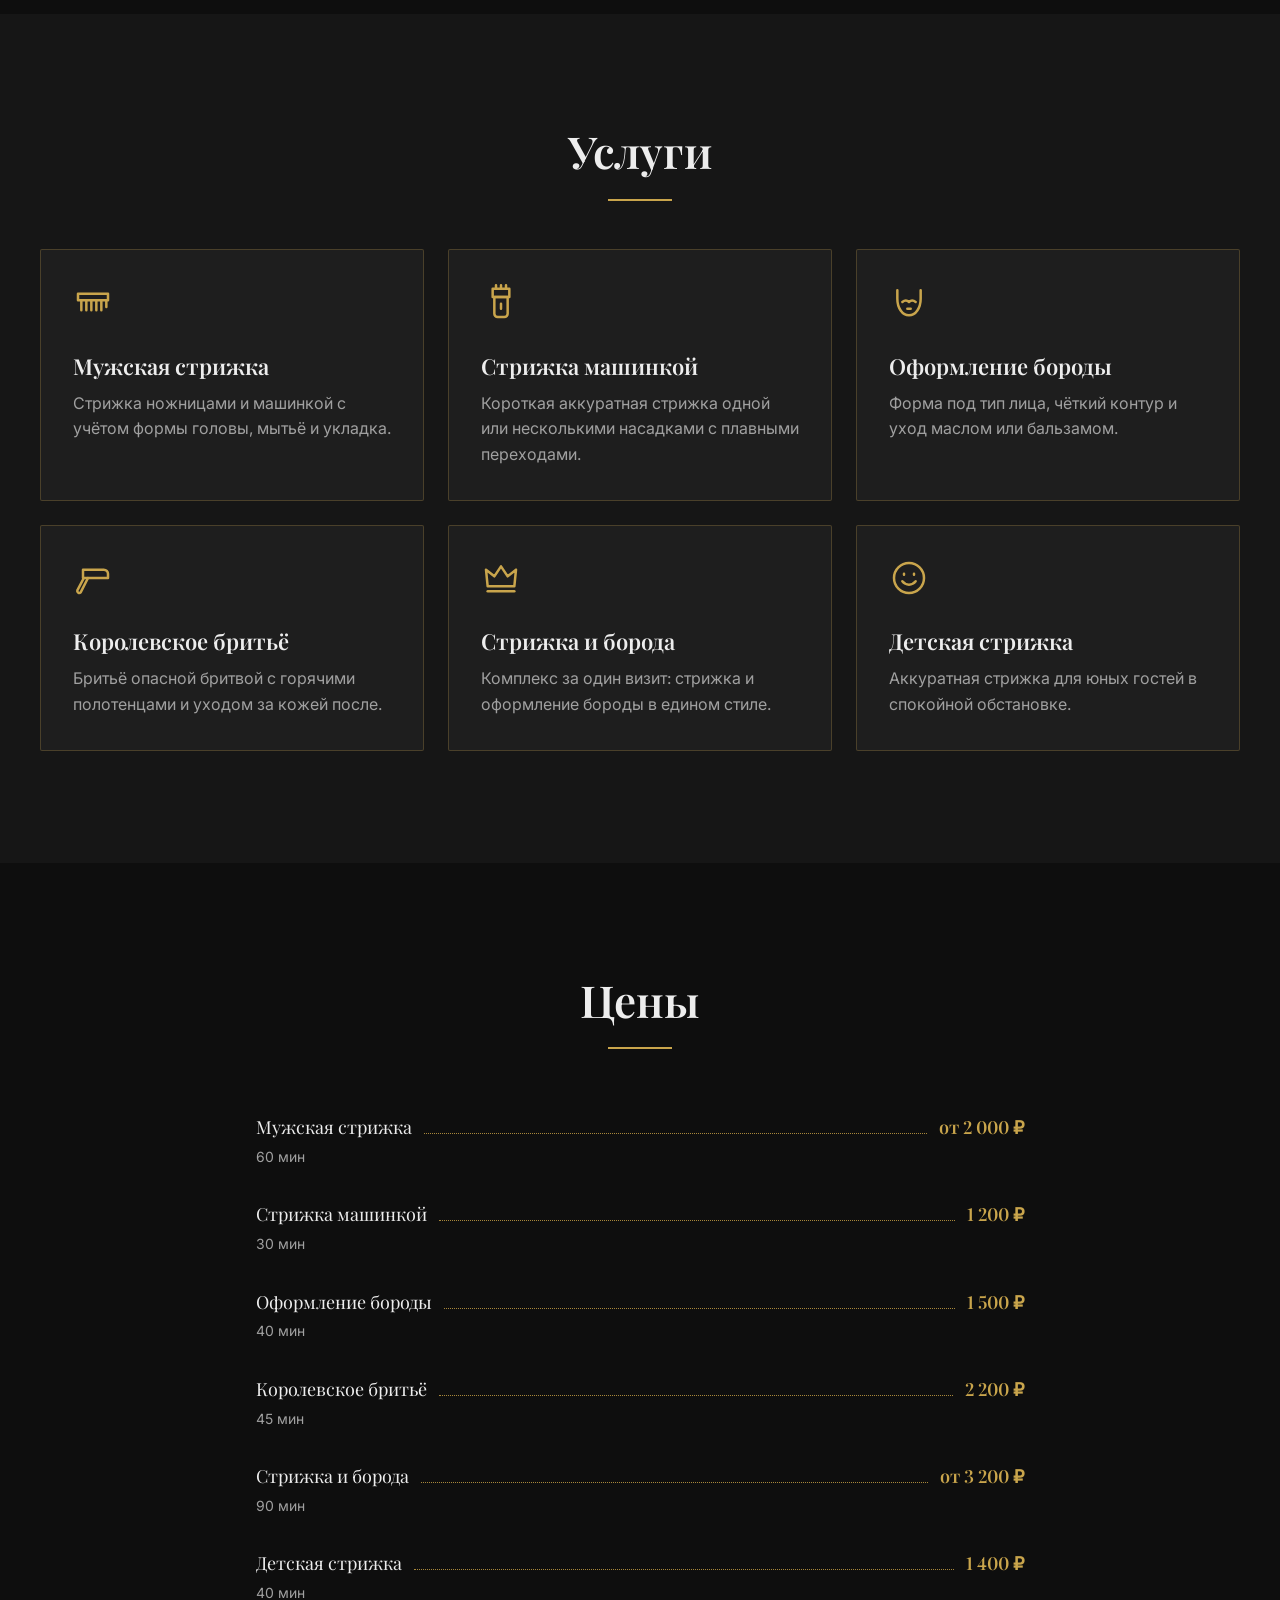
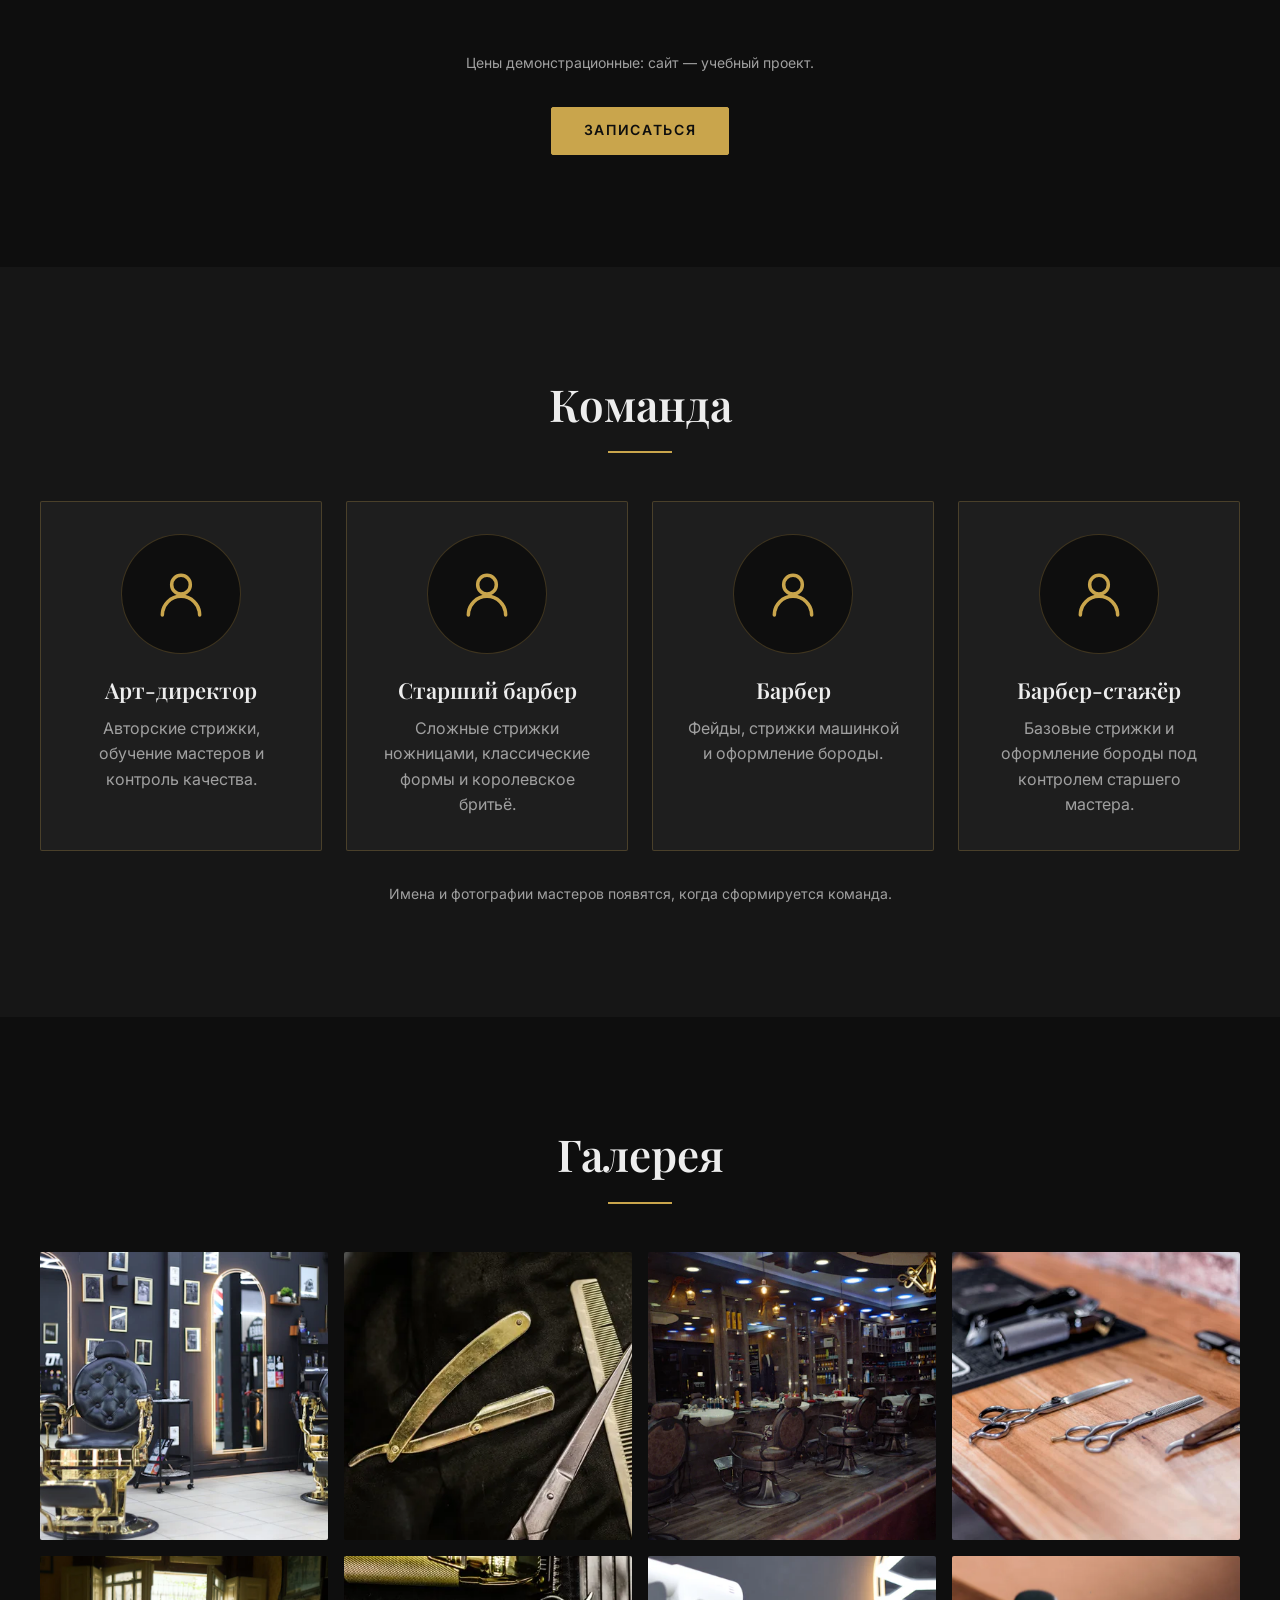
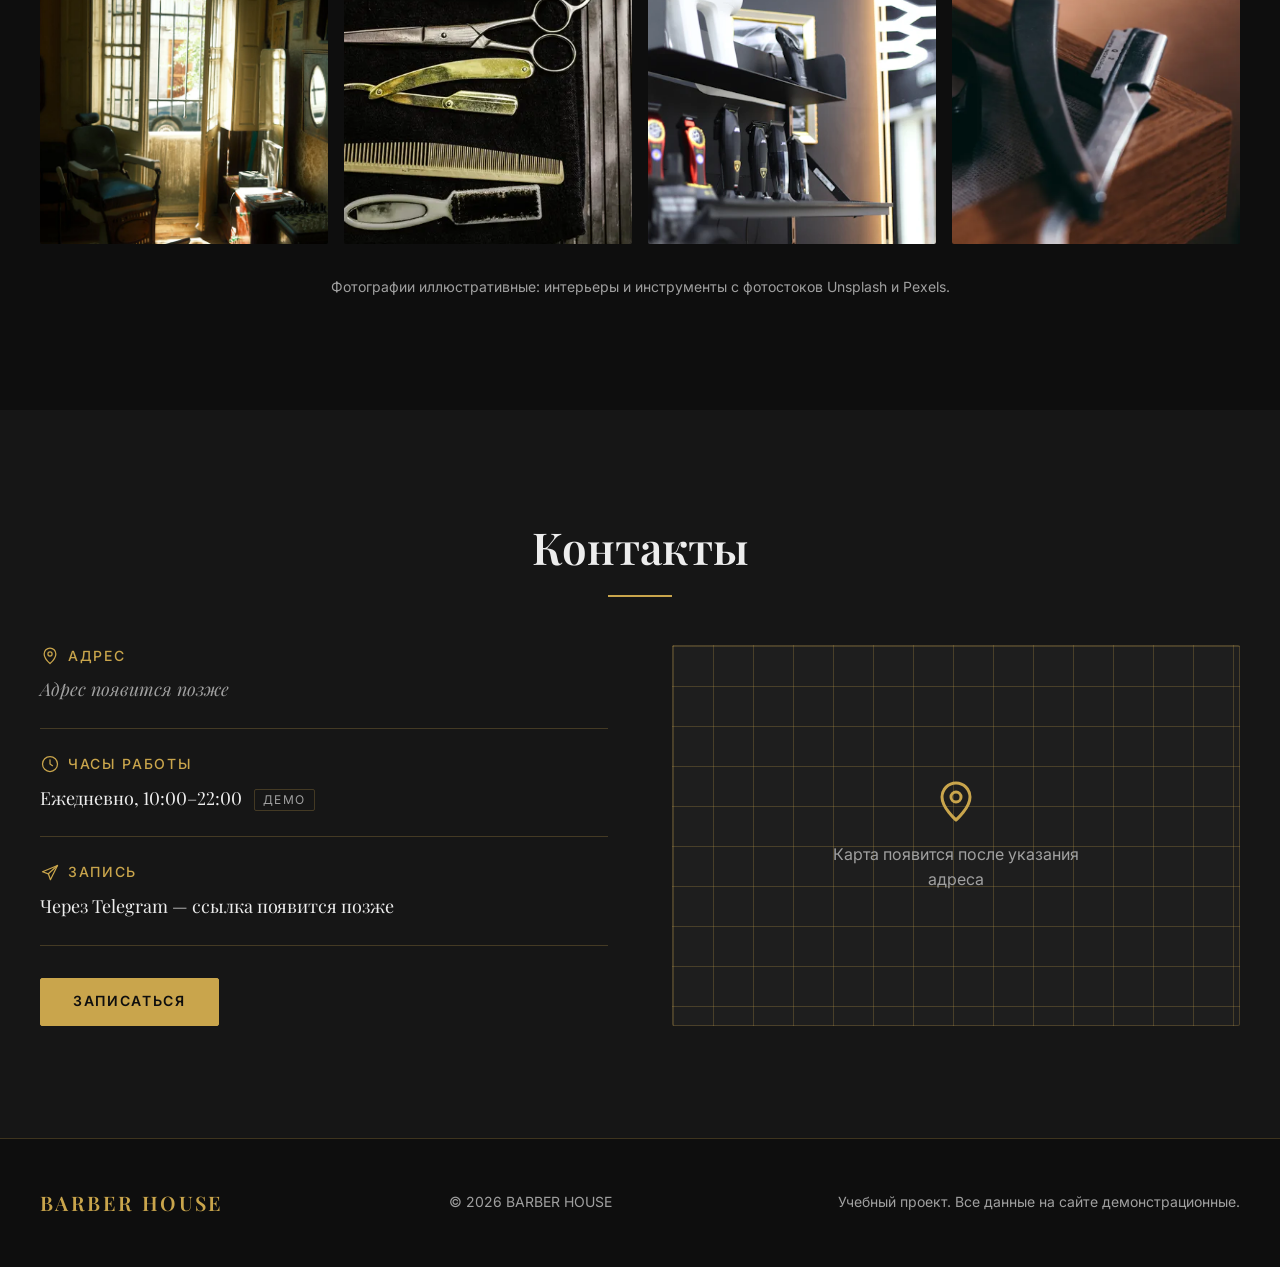
==== commit 6191f041: "Этап 7: контакты и футер - контакты в <address>: адрес-заглушка, часы работы с меткой «демо»,   запи" ====
--- a/index.html
+++ b/index.html
@@ -94,6 +94,16 @@
       <circle cx="12" cy="12" r="9"/>
       <path d="M8 14c1 1.3 2.4 2 4 2s3-.7 4-2"/>
       <path d="M9 9.5v.5M15 9.5v.5"/>
+    </symbol>
+    <!-- Метка на карте -->
+    <symbol id="icon-pin" viewBox="0 0 24 24">
+      <path d="M12 21s-7-6.1-7-11.5a7 7 0 0 1 14 0C19 14.9 12 21 12 21z"/>
+      <circle cx="12" cy="9.5" r="2.5"/>
+    </symbol>
+    <!-- Бумажный самолётик — сообщение в мессенджер -->
+    <symbol id="icon-send" viewBox="0 0 24 24">
+      <path d="M21 3 3 10.5l7 2.5 2.5 7z"/>
+      <path d="M21 3 10 13"/>
     </symbol>
     <!-- Силуэт — вместо фото мастера -->
     <symbol id="icon-person" viewBox="0 0 24 24">
@@ -358,8 +368,44 @@
     <section class="section section--alt contacts" id="contacts" aria-labelledby="contacts-title">
       <div class="container">
         <h2 class="section__title" id="contacts-title">Контакты</h2>
-        <p>Раздел появится на этапе 7.</p>
-        <a class="btn btn--primary" href="#contacts" data-booking>Записаться</a>
+
+        <div class="contacts__inner">
+          <!-- <address> — семантический тег для контактной информации.
+               Все данные — явные заглушки: реального адреса и телефона у учебного проекта нет -->
+          <address class="contacts__info">
+            <dl class="contacts__list">
+              <div class="contacts__item">
+                <dt class="contacts__label">
+                  <svg class="icon contacts__icon" aria-hidden="true"><use href="#icon-pin"></use></svg>
+                  Адрес
+                </dt>
+                <dd class="contacts__value contacts__value--placeholder">Адрес появится позже</dd>
+              </div>
+              <div class="contacts__item">
+                <dt class="contacts__label">
+                  <svg class="icon contacts__icon" aria-hidden="true"><use href="#icon-clock"></use></svg>
+                  Часы работы
+                </dt>
+                <dd class="contacts__value">Ежедневно, 10:00–22:00 <span class="contacts__badge">демо</span></dd>
+              </div>
+              <div class="contacts__item">
+                <dt class="contacts__label">
+                  <svg class="icon contacts__icon" aria-hidden="true"><use href="#icon-send"></use></svg>
+                  Запись
+                </dt>
+                <dd class="contacts__value">Через Telegram — ссылка появится позже</dd>
+              </div>
+            </dl>
+
+            <a class="btn btn--primary contacts__btn" href="#contacts" data-booking>Записаться</a>
+          </address>
+
+          <!-- Заглушка вместо карты: встраивать настоящую карту без реального адреса нельзя -->
+          <div class="contacts__map" role="img" aria-label="Место для карты: появится после указания адреса">
+            <svg class="icon contacts__map-icon" aria-hidden="true"><use href="#icon-pin"></use></svg>
+            <p class="contacts__map-text">Карта появится после указания адреса</p>
+          </div>
+        </div>
       </div>
     </section>
 
--- a/css/style.css
+++ b/css/style.css
@@ -980,9 +980,144 @@
   }
 }
 
-/* === 11. CONTACTS — этап 7 === */
-
-/* === 12. FOOTER — этап 7 === */
+/* === 11. CONTACTS === */
+
+/* Телефон: информация, под ней карта. Десктоп: две колонки */
+.contacts__inner {
+  display: grid;
+  gap: var(--space-7);
+}
+
+.contacts__info {
+  font-style: normal; /* браузеры по умолчанию делают <address> курсивом */
+}
+
+.contacts__list {
+  display: grid;
+  gap: var(--space-5);
+}
+
+.contacts__item {
+  padding-bottom: var(--space-5);
+  border-bottom: 1px solid var(--color-line);
+}
+
+.contacts__label {
+  display: flex;
+  align-items: center;
+  gap: var(--space-2);
+  margin-bottom: var(--space-2);
+  font-size: var(--fs-small);
+  font-weight: 500;
+  letter-spacing: var(--ls-wide);
+  text-transform: uppercase;
+  color: var(--color-gold);
+}
+
+.contacts__icon {
+  font-size: 20px;
+}
+
+.contacts__value {
+  margin: 0;
+  font-family: var(--font-heading);
+  font-size: var(--fs-lead);
+  font-variant-numeric: lining-nums; /* ровные цифры во времени работы */
+}
+
+/* Заглушка выглядит как заглушка: приглушённый цвет и курсив */
+.contacts__value--placeholder {
+  font-style: italic;
+  color: var(--color-text-muted);
+}
+
+/* Маленькая метка «демо» рядом с выдуманными данными */
+.contacts__badge {
+  display: inline-block;
+  margin-left: var(--space-2);
+  padding: 0 var(--space-2);
+  font-family: var(--font-body);
+  font-size: 0.75rem;
+  letter-spacing: var(--ls-wide);
+  text-transform: uppercase;
+  vertical-align: middle;
+  color: var(--color-text-muted);
+  border: 1px solid var(--color-line);
+  border-radius: var(--radius);
+}
+
+.contacts__btn {
+  margin-top: var(--space-6);
+}
+
+/* Заглушка карты: «сетка улиц» из двух слоёв тонких линий */
+.contacts__map {
+  display: flex;
+  flex-direction: column;
+  align-items: center;
+  justify-content: center;
+  gap: var(--space-4);
+  min-height: 280px;
+  padding: var(--space-6);
+  text-align: center;
+  background-color: var(--color-surface);
+  background-image:
+    linear-gradient(var(--color-line) 1px, transparent 1px),
+    linear-gradient(90deg, var(--color-line) 1px, transparent 1px);
+  background-size: 40px 40px;
+  border: 1px solid var(--color-line);
+  border-radius: var(--radius);
+}
+
+.contacts__map-icon {
+  font-size: 48px;
+  color: var(--color-gold);
+}
+
+.contacts__map-text {
+  max-width: 16rem;
+  color: var(--color-text-muted);
+}
+
+@media (min-width: 1024px) {
+  .contacts__inner {
+    grid-template-columns: 1fr 1fr;
+    gap: var(--space-8);
+    align-items: stretch; /* карта по высоте равна колонке с информацией */
+  }
+}
+
+/* === 12. FOOTER === */
+
+.footer {
+  padding-block: var(--space-7);
+  border-top: 1px solid var(--color-line);
+}
+
+/* Телефон: всё по центру столбиком. От 768px: логотип слева, текст справа */
+.footer__inner {
+  display: flex;
+  flex-direction: column;
+  align-items: center;
+  gap: var(--space-3);
+  text-align: center;
+}
+
+.footer__copy,
+.footer__note {
+  font-size: var(--fs-small);
+  color: var(--color-text-muted);
+}
+
+@media (min-width: 768px) {
+  .footer__inner {
+    flex-direction: row;
+    flex-wrap: wrap;
+    justify-content: space-between;
+    column-gap: var(--space-6);
+    text-align: left;
+  }
+}
 
 /* === 13. АНИМАЦИИ И prefers-reduced-motion === */
 
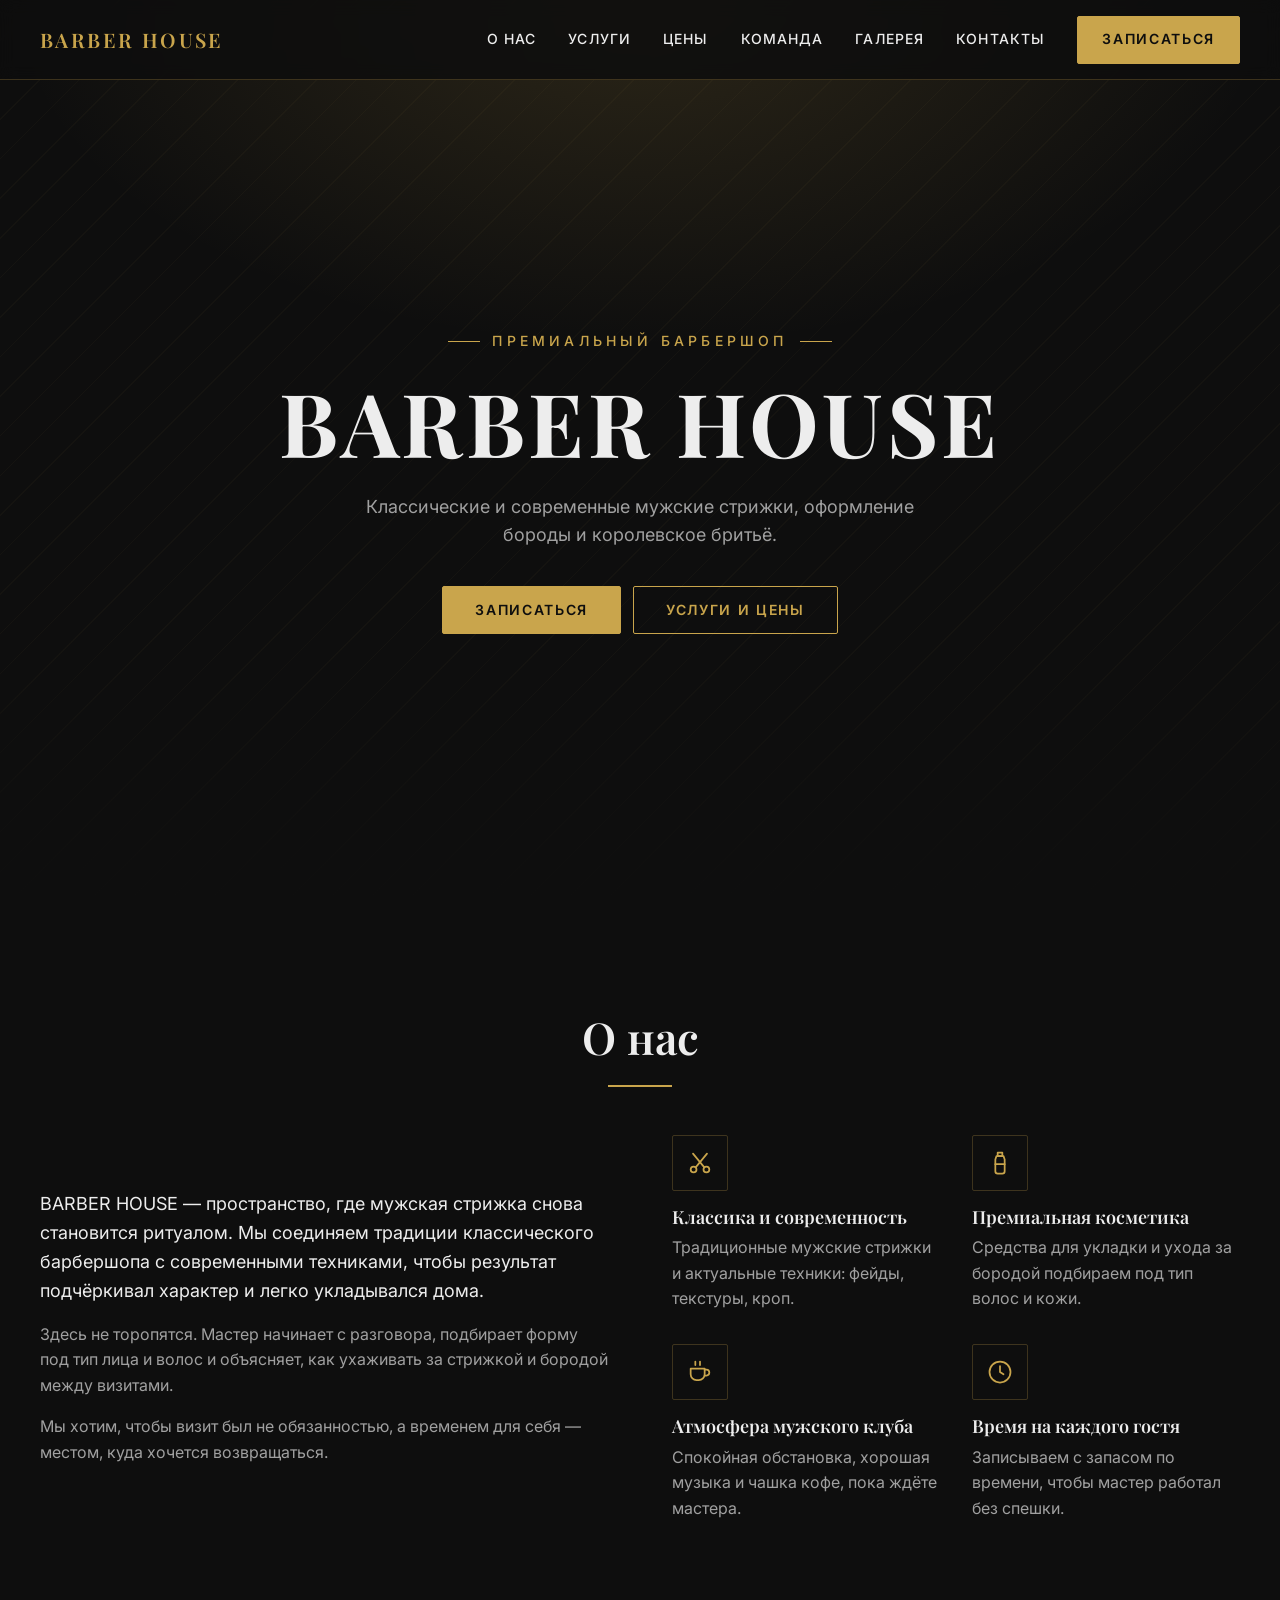
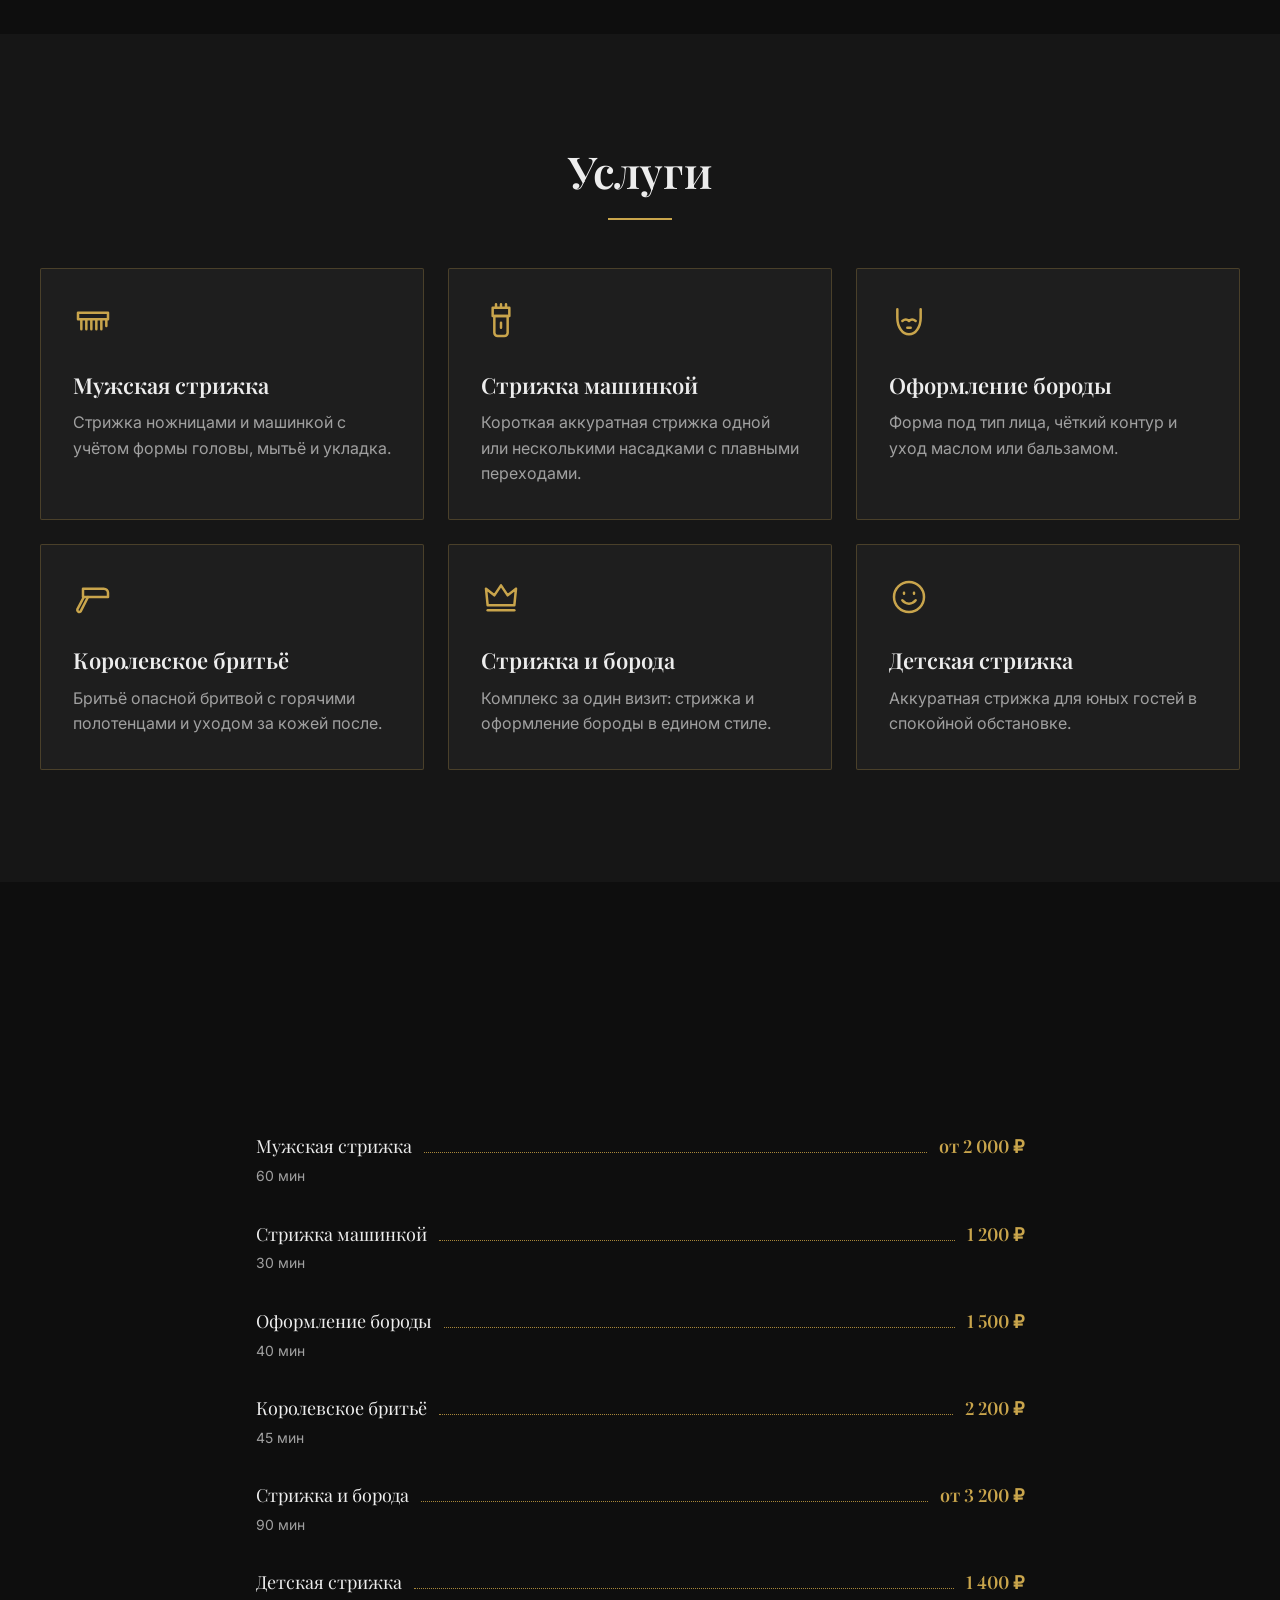
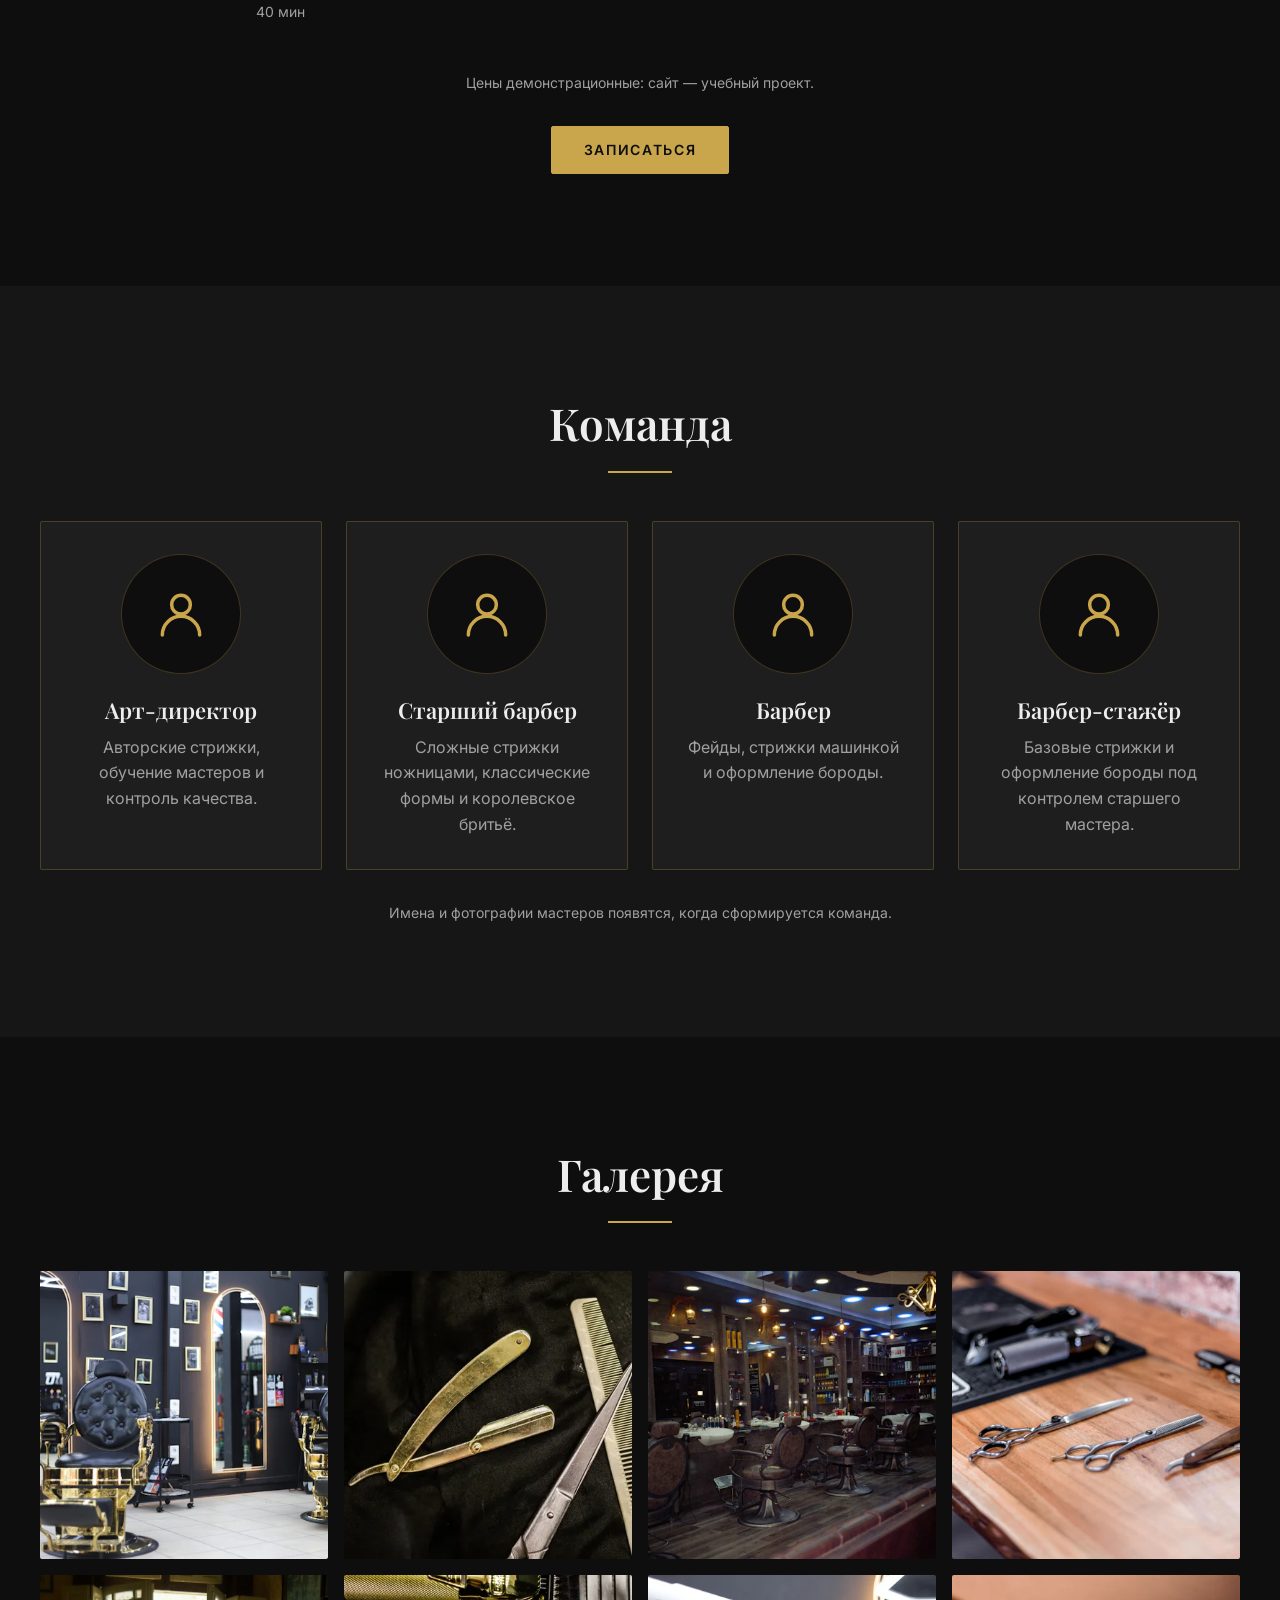
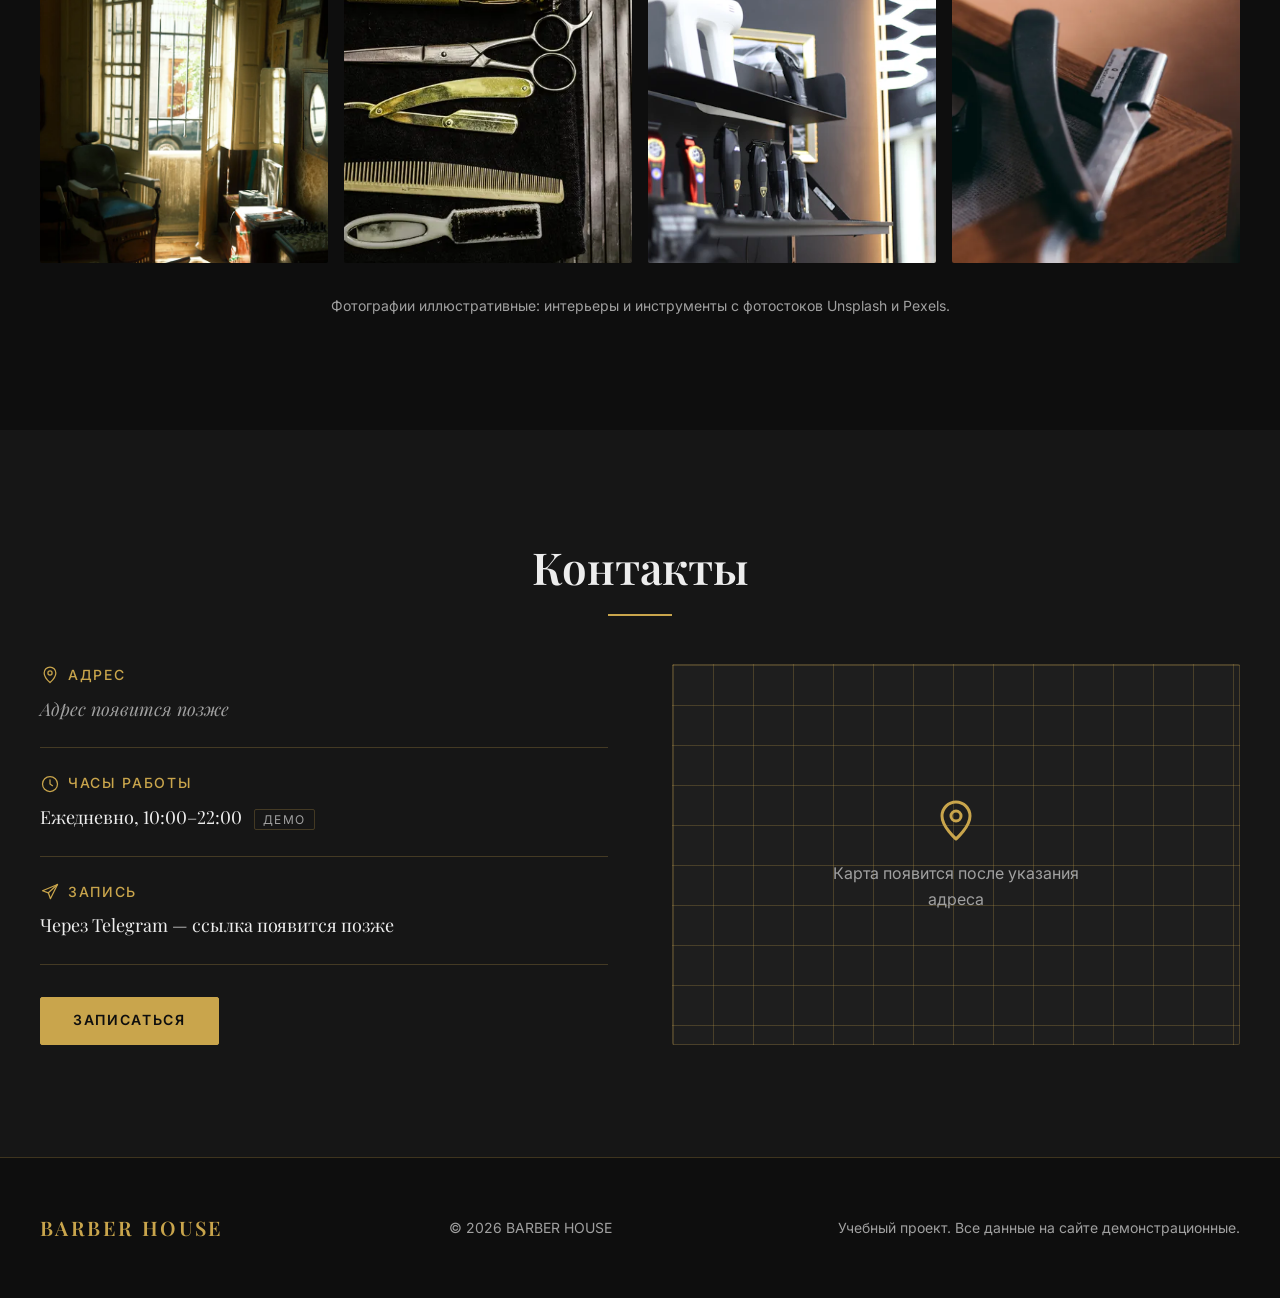
==== commit 2a1284f2: "Этап 10: доступность, SEO и превью ссылки (без Lighthouse) - Open Graph: картинка 1200×630 (og-image" ====
--- a/index.html
+++ b/index.html
@@ -7,14 +7,29 @@
   <title>BARBER HOUSE — премиальный барбершоп</title>
   <meta name="description" content="BARBER HOUSE — премиальный барбершоп: мужские стрижки, оформление бороды и королевское бритьё. Учебный проект, данные демонстрационные.">
   <meta name="theme-color" content="#0E0E0E">
-
-  <!-- Превью ссылки в мессенджерах и соцсетях (картинку og:image добавим на этапе 10) -->
+  <!-- Сайт тёмный: браузер покрасит в тёмное полосы прокрутки и системные элементы -->
+  <meta name="color-scheme" content="dark">
+
+  <!-- Адрес сайта на GitHub Pages. ПРОВЕРИТЬ на этапе 11: если логин или имя репозитория
+       будут другими — поменять адрес в canonical, og:url и og:image -->
+  <link rel="canonical" href="https://s1nexe.github.io/barber-house/">
+
+  <!-- Превью ссылки в мессенджерах и соцсетях. Адреса здесь только полные (с https://) -->
   <meta property="og:type" content="website">
+  <meta property="og:site_name" content="BARBER HOUSE">
   <meta property="og:title" content="BARBER HOUSE — премиальный барбершоп">
   <meta property="og:description" content="Мужские стрижки, оформление бороды и королевское бритьё.">
   <meta property="og:locale" content="ru_RU">
-
+  <meta property="og:url" content="https://s1nexe.github.io/barber-house/">
+  <meta property="og:image" content="https://s1nexe.github.io/barber-house/assets/images/og-image.jpg">
+  <meta property="og:image:width" content="1200">
+  <meta property="og:image:height" content="630">
+  <meta property="og:image:alt" content="BARBER HOUSE — премиальный барбершоп: стрижки, оформление бороды, королевское бритьё">
+  <meta name="twitter:card" content="summary_large_image">
+
+  <!-- Иконки: SVG — для современных браузеров, PNG 180×180 — для iPhone (экран «Домой») -->
   <link rel="icon" href="assets/favicon/favicon.svg" type="image/svg+xml">
+  <link rel="apple-touch-icon" href="assets/favicon/apple-touch-icon.png">
 
   <!-- Шрифты Google Fonts: preconnect заранее открывает соединение с серверами шрифтов,
        display=swap показывает текст системным шрифтом, пока фирменный не загрузился -->
@@ -104,6 +119,16 @@
     <symbol id="icon-send" viewBox="0 0 24 24">
       <path d="M21 3 3 10.5l7 2.5 2.5 7z"/>
       <path d="M21 3 10 13"/>
+    </symbol>
+    <!-- Крестик и стрелки — кнопки лайтбокса галереи -->
+    <symbol id="icon-close" viewBox="0 0 24 24">
+      <path d="M6 6l12 12M18 6 6 18"/>
+    </symbol>
+    <symbol id="icon-arrow-left" viewBox="0 0 24 24">
+      <path d="M15 5l-7 7 7 7"/>
+    </symbol>
+    <symbol id="icon-arrow-right" viewBox="0 0 24 24">
+      <path d="M9 5l7 7-7 7"/>
     </symbol>
     <!-- Силуэт — вместо фото мастера -->
     <symbol id="icon-person" viewBox="0 0 24 24">
@@ -393,7 +418,8 @@
                   <svg class="icon contacts__icon" aria-hidden="true"><use href="#icon-send"></use></svg>
                   Запись
                 </dt>
-                <dd class="contacts__value">Через Telegram — ссылка появится позже</dd>
+                <!-- data-booking-note: когда в CONFIG появится ссылка, скрипт уберёт «ссылка появится позже» -->
+                <dd class="contacts__value" data-booking-note>Через Telegram — ссылка появится позже</dd>
               </div>
             </dl>
 
--- a/css/style.css
+++ b/css/style.css
@@ -22,6 +22,10 @@
   --color-gold-glow: rgba(201, 165, 76, 0.16);  /* мягкое свечение на фоне Hero */
   --color-gold-faint: rgba(201, 165, 76, 0.035); /* едва заметная фактура */
   --color-header-bg: rgba(14, 14, 14, 0.85);     /* полупрозрачная шапка */
+  --color-header-bg-solid: rgba(14, 14, 14, 0.97); /* шапка после прокрутки */
+  --color-backdrop: rgba(0, 0, 0, 0.92);         /* затемнение под лайтбоксом */
+  --color-control-bg: rgba(30, 30, 30, 0.8);     /* кнопки поверх фото */
+  --shadow-header: 0 4px 24px rgba(0, 0, 0, 0.5);
   --shadow-card: 0 12px 32px rgba(0, 0, 0, 0.45);
 
   /* Шрифты: после основного — запасные, если Google Fonts не загрузился */
@@ -57,6 +61,7 @@
   --header-height: 72px;
   --radius: 2px;              /* почти острые углы смотрятся строже и дороже */
   --z-header: 100;            /* шапка поверх контента */
+  --z-toast: 200;             /* подсказка поверх шапки */
 
   /* Анимации */
   --transition: 0.25s ease;
@@ -161,6 +166,11 @@
 ::selection {
   background-color: var(--color-gold);
   color: var(--color-on-gold);
+}
+
+/* Скрипт ставит этот класс, пока открыто меню или лайтбокс: страница под ними не прокручивается */
+.is-locked {
+  overflow: hidden;
 }
 
 /* При переходе по якорю закреплённая шапка не перекрывает заголовок секции */
@@ -325,6 +335,36 @@
   stroke-linejoin: round;
 }
 
+/* --- Всплывающая подсказка (создаётся скриптом) --- */
+.toast {
+  position: fixed;
+  left: 50%;
+  bottom: var(--space-5);
+  z-index: var(--z-toast);
+  width: max-content;
+  max-width: calc(100% - 2 * var(--container-padding));
+  padding: var(--space-4) var(--space-5);
+  font-size: var(--fs-small);
+  text-align: center;
+  background-color: var(--color-surface);
+  border: 1px solid var(--color-gold);
+  border-radius: var(--radius);
+  box-shadow: var(--shadow-card);
+  opacity: 0;
+  visibility: hidden;
+  transform: translate(-50%, 1rem);
+  transition:
+    opacity var(--transition),
+    transform var(--transition),
+    visibility var(--transition);
+}
+
+.toast.is-visible {
+  opacity: 1;
+  visibility: visible;
+  transform: translate(-50%, 0);
+}
+
 /* --- Карточка: основа для услуг и команды --- */
 .card {
   padding: var(--space-6);
@@ -358,6 +398,9 @@
 
 /* --- Логотип (используется и в шапке, и в футере) --- */
 .logo {
+  display: inline-flex;
+  align-items: center;
+  min-height: 44px; /* по логотипу удобно попасть пальцем */
   font-family: var(--font-heading);
   font-size: 1.25rem;
   font-weight: 600;
@@ -379,6 +422,15 @@
   border-bottom: 1px solid var(--color-line);
   -webkit-backdrop-filter: blur(8px);
   backdrop-filter: blur(8px);
+  transition:
+    background-color var(--transition),
+    box-shadow var(--transition);
+}
+
+/* После прокрутки шапка плотнее и с тенью — отделяется от контента */
+.header--scrolled {
+  background-color: var(--color-header-bg-solid);
+  box-shadow: var(--shadow-header);
 }
 
 .header__inner {
@@ -486,6 +538,17 @@
   .nav__link:hover {
     color: var(--color-gold);
   }
+}
+
+/* Пункт раздела, который сейчас на экране (класс ставит скрипт) */
+.nav__link.is-active {
+  color: var(--color-gold);
+}
+
+/* Пока меняется ширина окна — без анимаций меню (класс ставит скрипт) */
+.is-resizing .nav,
+.is-resizing .burger__line {
+  transition: none;
 }
 
 /* --- Запасной вариант без JS: бургер скрыт, меню — прокручиваемая строка под логотипом --- */
@@ -571,6 +634,9 @@
   .nav__link,
   html:not(.js) .nav__link {
     position: relative;
+    display: inline-flex;
+    align-items: center;
+    min-height: 44px; /* 1024px — это и iPad в горизонтальном положении, там нажимают пальцем */
     padding: var(--space-2) 0;
     white-space: nowrap; /* «О нас» не разрывается на две строки */
     font-family: var(--font-body);
@@ -592,6 +658,10 @@
     transform: scaleX(0);
     transform-origin: left;
     transition: transform var(--transition);
+  }
+
+  .nav__link.is-active::after {
+    transform: scaleX(1);
   }
 
   @media (hover: hover) {
@@ -747,8 +817,7 @@
 }
 
 .feature__text {
-  font-size: var(--fs-small);
-  color: var(--color-text-muted);
+  color: var(--color-text-muted); /* обычный текст — 16px, как и весь основной текст */
 }
 
 @media (min-width: 576px) {
@@ -958,6 +1027,129 @@
 
   .gallery__link:hover::after {
     border-color: var(--color-gold);
+  }
+}
+
+/* --- Лайтбокс: окно просмотра фото (создаётся скриптом) --- */
+
+/* <dialog> на весь экран. display задаём только открытому окну,
+   иначе закрытый dialog перестал бы прятаться */
+.lightbox {
+  width: 100%;
+  max-width: none;
+  height: 100%;
+  max-height: none;
+  margin: 0;
+  padding: var(--space-8) var(--container-padding);
+  color: var(--color-text);
+  background: transparent;
+  border: 0;
+}
+
+.lightbox[open] {
+  display: flex;
+  flex-direction: column;
+  align-items: center;
+  justify-content: center;
+}
+
+.lightbox::backdrop {
+  background-color: var(--color-backdrop);
+}
+
+.lightbox__figure {
+  margin: 0;
+  text-align: center;
+}
+
+.lightbox__img {
+  max-width: 100%;
+  max-height: calc(100vh - 12rem);
+  max-height: calc(100dvh - 12rem); /* место сверху и снизу под кнопки и подпись */
+  margin-inline: auto;
+  object-fit: contain;
+  border-radius: var(--radius);
+}
+
+.lightbox__caption {
+  margin-top: var(--space-4);
+  font-size: var(--fs-small);
+  color: var(--color-text-muted);
+}
+
+.lightbox__counter {
+  position: absolute;
+  top: var(--space-5);
+  left: var(--container-padding);
+  font-size: var(--fs-small);
+  letter-spacing: var(--ls-wide);
+  font-variant-numeric: tabular-nums;
+  color: var(--color-gold);
+}
+
+/* Круглые кнопки: крестик и стрелки */
+.lightbox__btn {
+  position: absolute;
+  display: inline-flex;
+  align-items: center;
+  justify-content: center;
+  width: 48px;
+  height: 48px;
+  font-size: 24px; /* = размер иконки */
+  color: var(--color-gold);
+  background-color: var(--color-control-bg);
+  border: 1px solid var(--color-line);
+  border-radius: 50%;
+  transition:
+    background-color var(--transition),
+    border-color var(--transition);
+}
+
+.lightbox__btn--close {
+  top: var(--space-3);
+  right: var(--container-padding);
+}
+
+/* На телефоне стрелки внизу — не закрывают фото */
+.lightbox__btn--prev,
+.lightbox__btn--next {
+  bottom: var(--space-3);
+}
+
+.lightbox__btn--prev {
+  left: calc(50% - 56px);
+}
+
+.lightbox__btn--next {
+  right: calc(50% - 56px);
+}
+
+@media (hover: hover) {
+  .lightbox__btn:hover {
+    background-color: var(--color-surface);
+    border-color: var(--color-gold);
+  }
+}
+
+/* Шире 768px стрелки по бокам, посередине по высоте */
+@media (min-width: 768px) {
+  .lightbox {
+    padding-inline: calc(var(--container-padding) + 64px);
+  }
+
+  .lightbox__btn--prev,
+  .lightbox__btn--next {
+    top: 50%;
+    bottom: auto;
+    transform: translateY(-50%);
+  }
+
+  .lightbox__btn--prev {
+    left: var(--container-padding);
+  }
+
+  .lightbox__btn--next {
+    right: var(--container-padding);
   }
 }
 
@@ -1121,8 +1313,24 @@
 
 /* === 13. АНИМАЦИИ И prefers-reduced-motion === */
 
-/* Если в системе включено «уменьшить движение» — отключаем все анимации и переходы.
-   Сами анимации появления блоков добавим на этапе 8. */
+/* Появление блоков при прокрутке: скрипт ставит .reveal (блок спрятан и чуть ниже),
+   а когда блок доходит до экрана — .is-visible (плавно проявляется на месте).
+   Без JS класс .reveal никто не поставит — весь контент виден сразу */
+.reveal {
+  opacity: 0;
+  transform: translateY(24px);
+  transition:
+    opacity var(--transition-slow),
+    transform var(--transition-slow);
+}
+
+.reveal.is-visible {
+  opacity: 1;
+  transform: none;
+}
+
+/* Если в системе включено «уменьшить движение» — отключаем все анимации и переходы
+   (скрипт в этом случае и сам не добавляет .reveal) */
 @media (prefers-reduced-motion: reduce) {
   *,
   *::before,
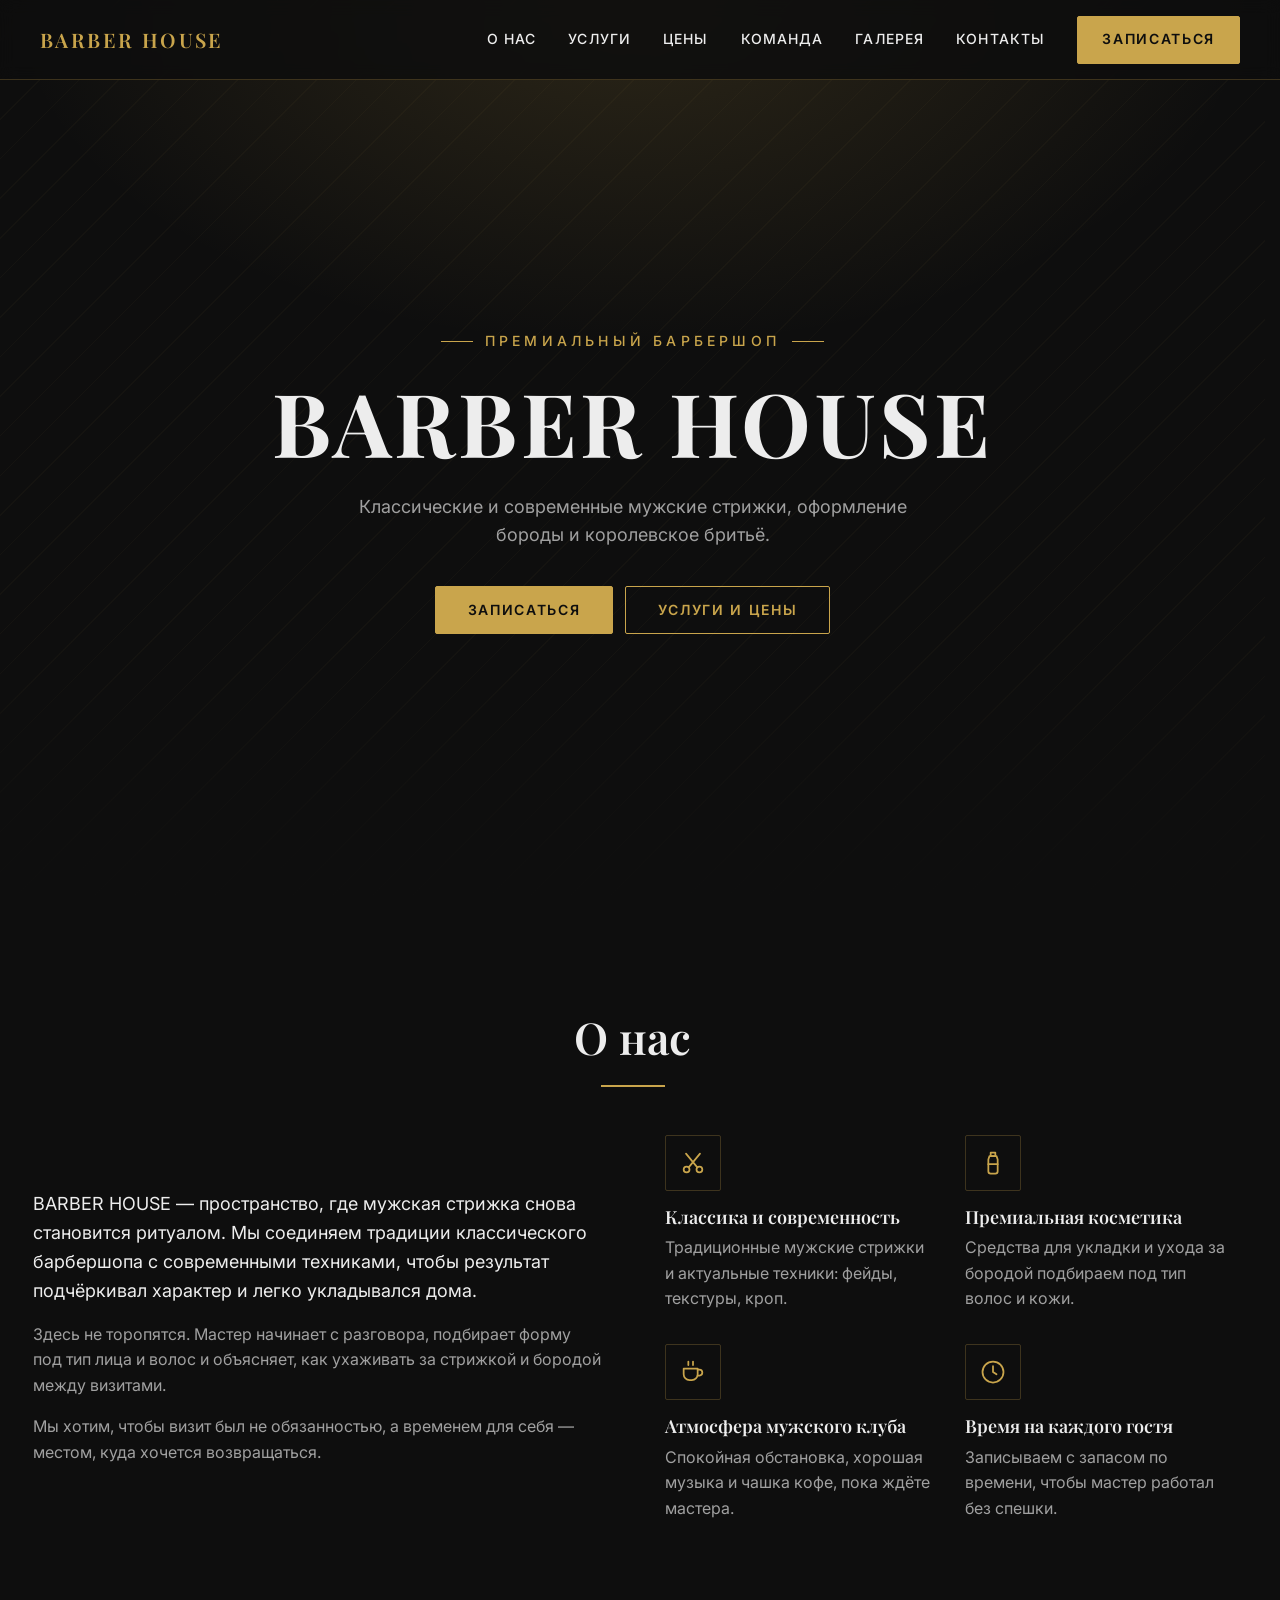
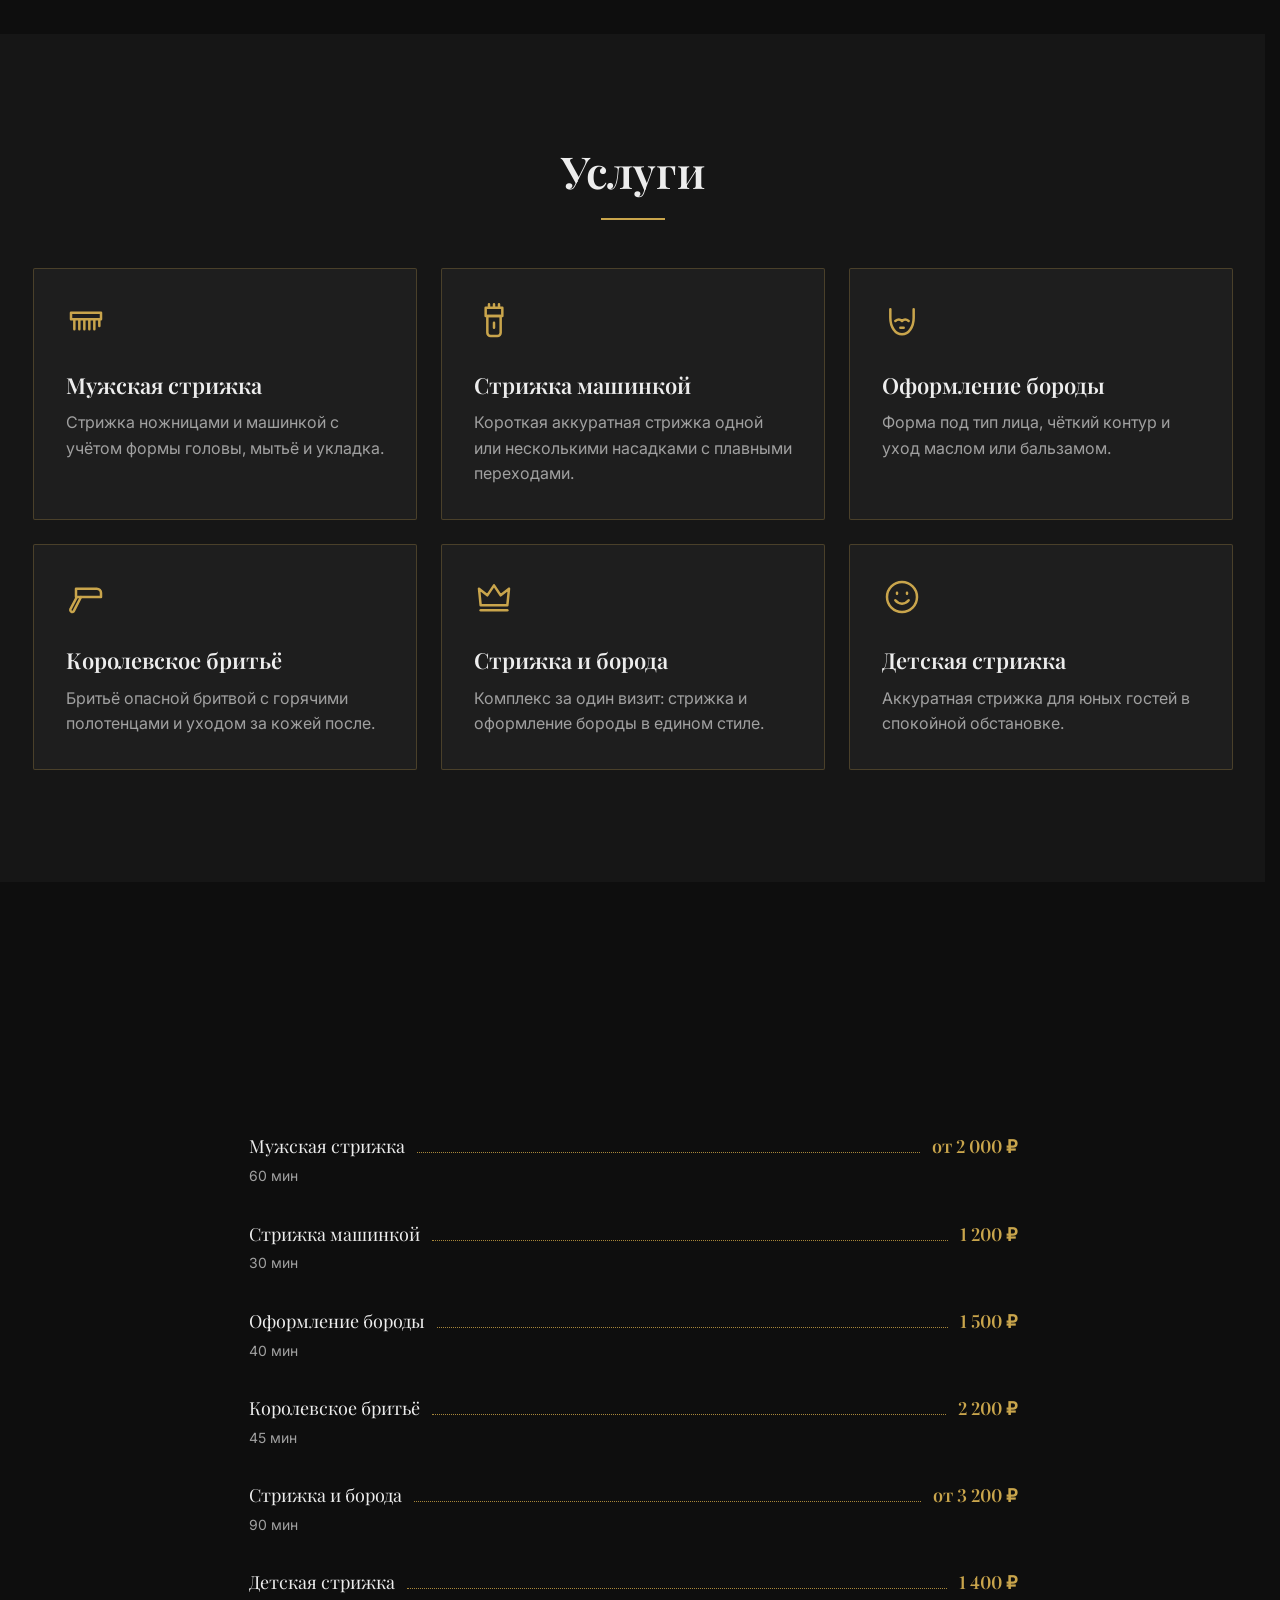
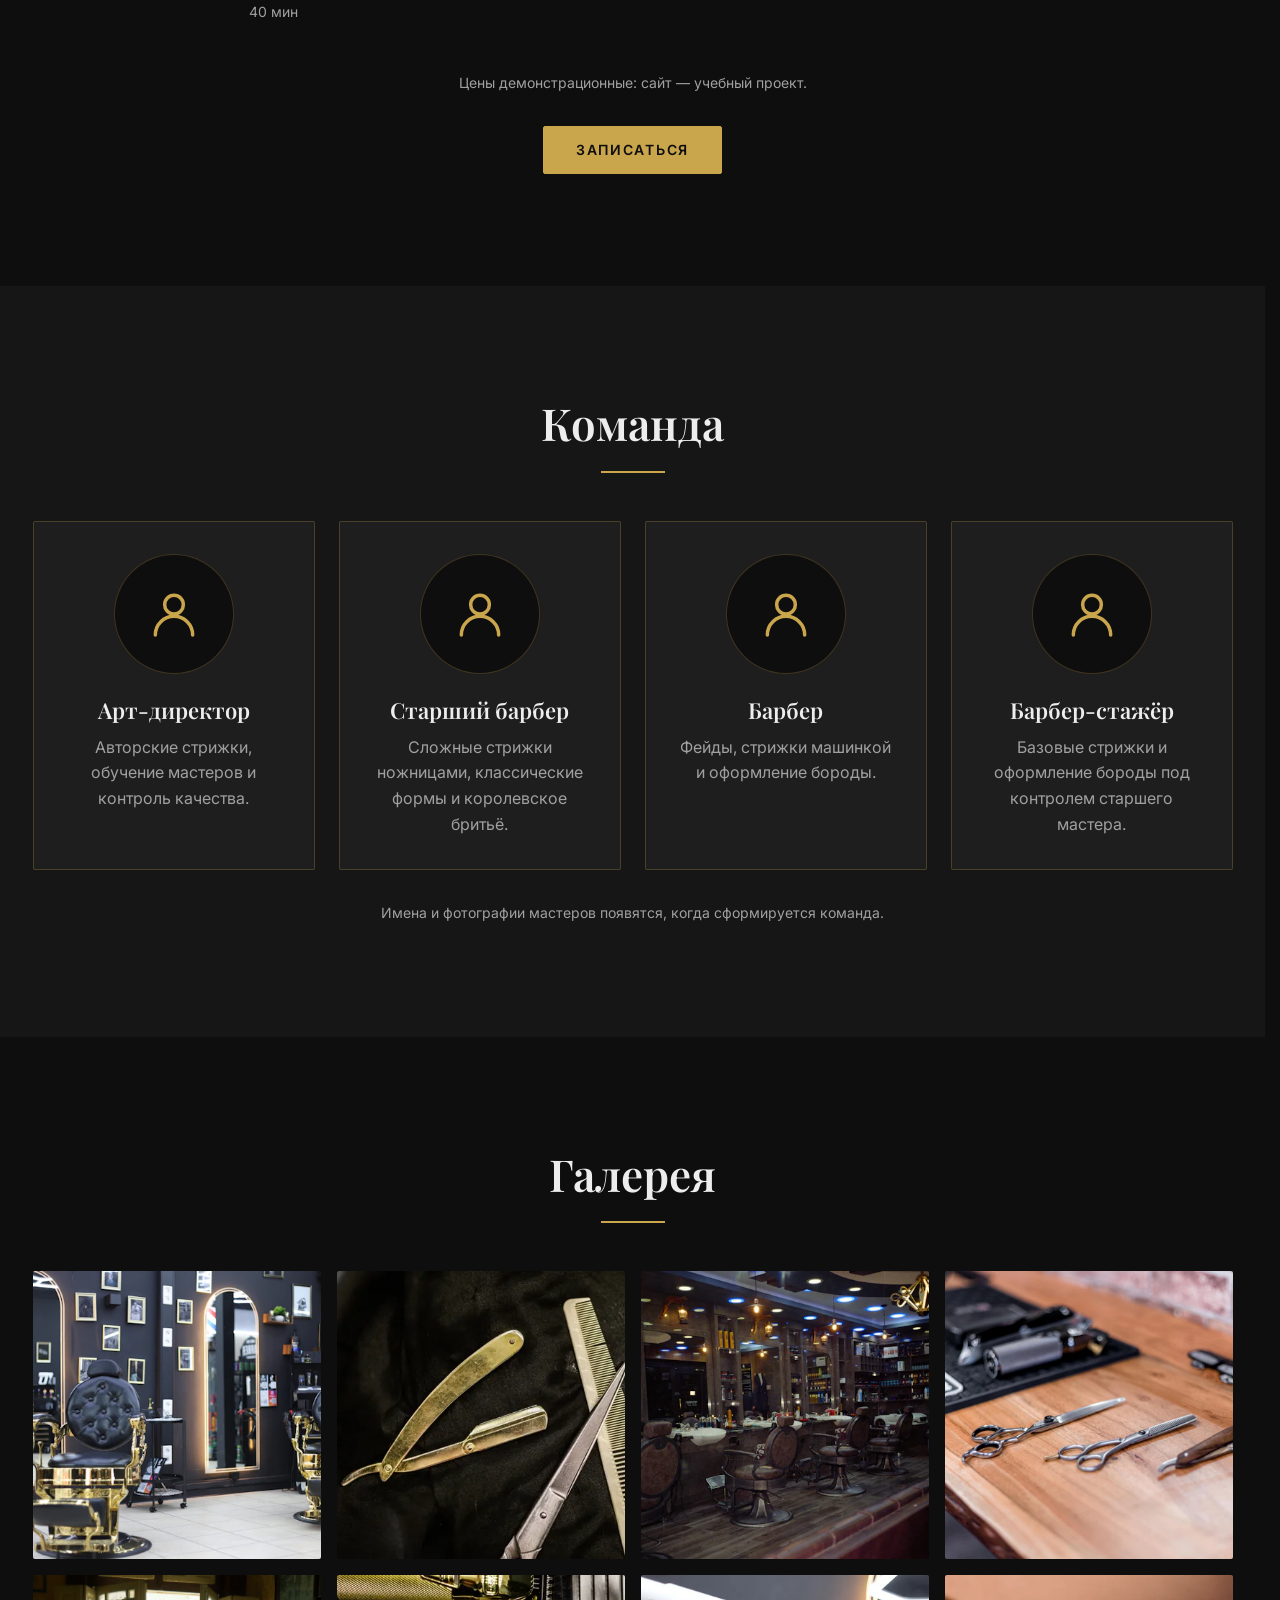
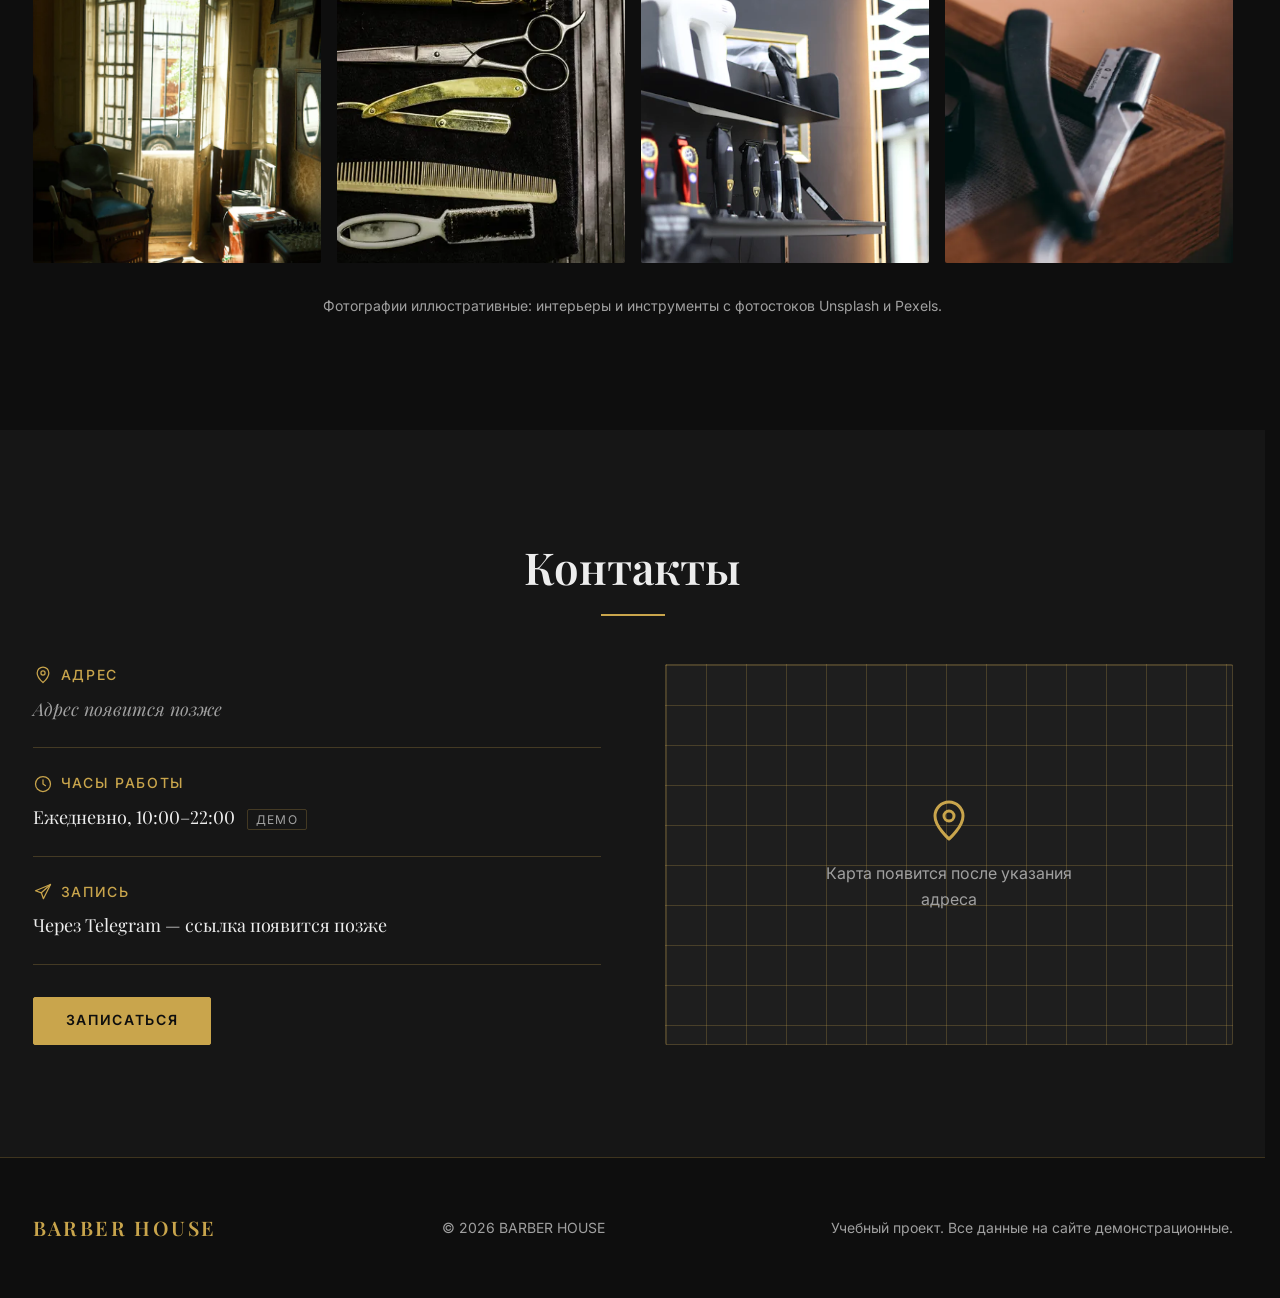
==== commit e41933f8: "Окно записи: модальная демо-форма с проверкой полей - <dialog> по кнопкам «Записаться»: имя, телефон" ====
--- a/index.html
+++ b/index.html
@@ -32,10 +32,15 @@
   <link rel="apple-touch-icon" href="assets/favicon/apple-touch-icon.png">
 
   <!-- Шрифты Google Fonts: preconnect заранее открывает соединение с серверами шрифтов,
-       display=swap показывает текст системным шрифтом, пока фирменный не загрузился -->
+       display=swap показывает текст системным шрифтом, пока фирменный не загрузился.
+       media="print" + onload: файл шрифтов грузится, не задерживая отрисовку страницы,
+       и включается для экрана, как только загрузился. Без JS — обычное подключение в noscript -->
   <link rel="preconnect" href="https://fonts.googleapis.com">
   <link rel="preconnect" href="https://fonts.gstatic.com" crossorigin>
-  <link rel="stylesheet" href="https://fonts.googleapis.com/css2?family=Inter:wght@400;500;600&amp;family=Playfair+Display:wght@500;600;700&amp;display=swap">
+  <link rel="stylesheet" href="https://fonts.googleapis.com/css2?family=Inter:wght@400;500;600&amp;family=Playfair+Display:wght@500;600;700&amp;display=swap" media="print" onload="this.media='all'">
+  <noscript>
+    <link rel="stylesheet" href="https://fonts.googleapis.com/css2?family=Inter:wght@400;500;600&amp;family=Playfair+Display:wght@500;600;700&amp;display=swap">
+  </noscript>
 
   <link rel="stylesheet" href="css/style.css">
   <!-- Класс js на <html> говорит стилям: «скрипты работают».
@@ -159,7 +164,7 @@
         </ul>
       </nav>
 
-      <!-- data-booking: по этому атрибуту скрипт найдёт все кнопки записи и подставит ссылку на мессенджер.
+      <!-- data-booking: по этому атрибуту скрипт найдёт все кнопки записи и откроет по ним окно записи.
            Без скрипта кнопка просто ведёт к контактам. -->
       <a class="btn btn--primary header__btn" href="#contacts" data-booking>Записаться</a>
     </div>
@@ -446,5 +451,52 @@
       <p class="footer__note">Учебный проект. Все данные на сайте демонстрационные.</p>
     </div>
   </footer>
+
+  <!-- ===================== ОКНО ЗАПИСИ =====================
+       <dialog> — встроенное в браузер модальное окно. Скрипт открывает его кнопками [data-booking].
+       Форма демонстрационная: method="dialog" не отправляет данные никуда, даже если скрипт не сработал.
+       Список услуг скрипт заполнит из прайса, чтобы названия и цены были в одном месте. -->
+  <dialog class="modal" id="booking-modal" aria-labelledby="booking-title" aria-describedby="booking-desc">
+    <div class="modal__content">
+      <button class="modal__close" type="button" aria-label="Закрыть окно записи" data-modal-close>
+        <svg class="icon" aria-hidden="true"><use href="#icon-close"></use></svg>
+      </button>
+
+      <h2 class="modal__title" id="booking-title">Запись в BARBER HOUSE</h2>
+      <p class="modal__text" id="booking-desc">Демонстрационная форма: данные никуда не отправляются и не сохраняются.</p>
+
+      <form class="form" id="booking-form" method="dialog" novalidate>
+        <div class="form__field">
+          <label class="form__label" for="booking-name">Имя</label>
+          <!-- autofocus: при открытии окна фокус сразу попадает в первое поле -->
+          <input class="form__input" id="booking-name" name="name" type="text" autocomplete="name" maxlength="50" required aria-describedby="booking-name-error" autofocus>
+          <p class="form__error" id="booking-name-error" hidden></p>
+        </div>
+
+        <div class="form__field">
+          <label class="form__label" for="booking-phone">Телефон</label>
+          <input class="form__input" id="booking-phone" name="phone" type="tel" inputmode="tel" autocomplete="tel" maxlength="20" placeholder="+7 900 000-00-00" required aria-describedby="booking-phone-error">
+          <p class="form__error" id="booking-phone-error" hidden></p>
+        </div>
+
+        <div class="form__field">
+          <label class="form__label" for="booking-service">Услуга</label>
+          <div class="form__select-wrap">
+            <select class="form__input form__select" id="booking-service" name="service" required aria-describedby="booking-service-error">
+              <option value="">Выберите услугу</option>
+            </select>
+          </div>
+          <p class="form__error" id="booking-service-error" hidden></p>
+        </div>
+
+        <button class="btn btn--primary form__submit" type="submit">Отправить заявку</button>
+      </form>
+
+      <!-- Показывается, только когда в CONFIG задана ссылка на мессенджер -->
+      <p class="modal__alt" data-booking-alt hidden>
+        Удобнее в мессенджере? <a class="modal__link" href="#contacts" target="_blank" rel="noopener noreferrer">Написать</a>
+      </p>
+    </div>
+  </dialog>
 </body>
 </html>
--- a/css/style.css
+++ b/css/style.css
@@ -23,7 +23,8 @@
   --color-gold-faint: rgba(201, 165, 76, 0.035); /* едва заметная фактура */
   --color-header-bg: rgba(14, 14, 14, 0.85);     /* полупрозрачная шапка */
   --color-header-bg-solid: rgba(14, 14, 14, 0.97); /* шапка после прокрутки */
-  --color-backdrop: rgba(0, 0, 0, 0.92);         /* затемнение под лайтбоксом */
+  --color-backdrop: rgba(0, 0, 0, 0.92);         /* затемнение под модальными окнами */
+  --color-error: #FF8A80;                        /* текст и рамка ошибки в форме */
   --color-control-bg: rgba(30, 30, 30, 0.8);     /* кнопки поверх фото */
   --shadow-header: 0 4px 24px rgba(0, 0, 0, 0.5);
   --shadow-card: 0 12px 32px rgba(0, 0, 0, 0.45);
@@ -103,6 +104,9 @@
 html {
   -webkit-text-size-adjust: 100%; /* iPhone не увеличивает текст при повороте экрана */
   text-size-adjust: 100%;
+  /* Место под полосу прокрутки зарезервировано всегда: когда модальное окно
+     блокирует прокрутку, страница не «прыгает» вбок на ширину полосы */
+  scrollbar-gutter: stable;
 }
 
 /* Плавная прокрутка по якорям — только если человек не отключил анимации */
@@ -1311,7 +1315,181 @@
   }
 }
 
-/* === 13. АНИМАЦИИ И prefers-reduced-motion === */
+/* === 13. ОКНО ЗАПИСИ === */
+
+/* Окно-карточка по центру экрана. Отступы — у внутреннего блока, а у самого <dialog> их нет:
+   так клик по полям окна никогда не считается кликом по затемнению */
+.modal {
+  width: calc(100% - 2 * var(--container-padding));
+  max-width: 32rem;
+  max-height: calc(100vh - 2rem);
+  max-height: calc(100dvh - 2rem);
+  margin: auto;
+  padding: 0;
+  overflow-y: auto; /* на низком экране содержимое прокручивается внутри окна */
+  color: var(--color-text);
+  background-color: var(--color-surface);
+  border: 1px solid var(--color-line);
+  border-radius: var(--radius);
+  box-shadow: var(--shadow-card);
+}
+
+/* Подстраховка для очень старых браузеров без <dialog>: закрытое окно не показываем */
+.modal:not([open]) {
+  display: none;
+}
+
+.modal[open] {
+  animation: modal-in var(--transition-slow);
+}
+
+.modal::backdrop {
+  background-color: var(--color-backdrop);
+}
+
+@keyframes modal-in {
+  from {
+    opacity: 0;
+    transform: translateY(1rem);
+  }
+}
+
+.modal__content {
+  position: relative;
+  padding: var(--space-7) var(--space-5) var(--space-6);
+}
+
+.modal__close {
+  position: absolute;
+  top: var(--space-2);
+  right: var(--space-2);
+  display: inline-flex;
+  align-items: center;
+  justify-content: center;
+  width: 44px;
+  height: 44px;
+  font-size: 24px; /* = размер иконки */
+  color: var(--color-gold);
+  border-radius: 50%;
+  transition: background-color var(--transition);
+}
+
+@media (hover: hover) {
+  .modal__close:hover {
+    background-color: var(--color-bg);
+  }
+}
+
+.modal__title {
+  margin-bottom: var(--space-2);
+  padding-right: var(--space-7); /* заголовок не заезжает под крестик */
+  font-size: 1.5rem;
+}
+
+.modal__text {
+  margin-bottom: var(--space-6);
+  font-size: var(--fs-small);
+  color: var(--color-text-muted);
+}
+
+.modal__alt {
+  margin-top: var(--space-5);
+  font-size: var(--fs-small);
+  text-align: center;
+  color: var(--color-text-muted);
+}
+
+.modal__link {
+  color: var(--color-gold);
+}
+
+/* --- Форма --- */
+.form {
+  display: grid;
+  gap: var(--space-5);
+}
+
+.form__label {
+  display: block;
+  margin-bottom: var(--space-2);
+  font-size: var(--fs-small);
+  font-weight: 500;
+  letter-spacing: var(--ls-wide);
+  text-transform: uppercase;
+  color: var(--color-gold);
+}
+
+.form__input {
+  width: 100%;
+  min-height: 48px;
+  padding: var(--space-3) var(--space-4);
+  font-size: var(--fs-base); /* 16px: на iPhone поле не увеличивает страницу при фокусе */
+  color: var(--color-text);
+  background-color: var(--color-bg);
+  border: 1px solid var(--color-line);
+  border-radius: var(--radius);
+  transition: border-color var(--transition);
+}
+
+.form__input::placeholder {
+  color: var(--color-text-muted);
+}
+
+.form__input:focus {
+  border-color: var(--color-gold);
+}
+
+.form__input[aria-invalid="true"] {
+  border-color: var(--color-error);
+}
+
+/* Свой треугольник у списка: стандартная стрелка браузера отключена */
+.form__select-wrap {
+  position: relative;
+}
+
+.form__select-wrap::after {
+  content: "";
+  position: absolute;
+  top: 50%;
+  right: var(--space-4);
+  width: 8px;
+  height: 8px;
+  border-right: 1.5px solid var(--color-gold);
+  border-bottom: 1.5px solid var(--color-gold);
+  transform: translateY(-75%) rotate(45deg);
+  pointer-events: none; /* клик проходит сквозь стрелку в список */
+}
+
+.form__select {
+  padding-right: var(--space-7);
+  cursor: pointer;
+  -webkit-appearance: none;
+  appearance: none;
+}
+
+.form__error {
+  margin-top: var(--space-2);
+  font-size: var(--fs-small);
+  color: var(--color-error);
+}
+
+.form__submit {
+  width: 100%;
+  margin-top: var(--space-2);
+}
+
+@media (min-width: 576px) {
+  .modal__content {
+    padding: var(--space-7);
+  }
+
+  .modal__title {
+    font-size: 1.75rem;
+  }
+}
+
+/* === 14. АНИМАЦИИ И prefers-reduced-motion === */
 
 /* Появление блоков при прокрутке: скрипт ставит .reveal (блок спрятан и чуть ниже),
    а когда блок доходит до экрана — .is-visible (плавно проявляется на месте).
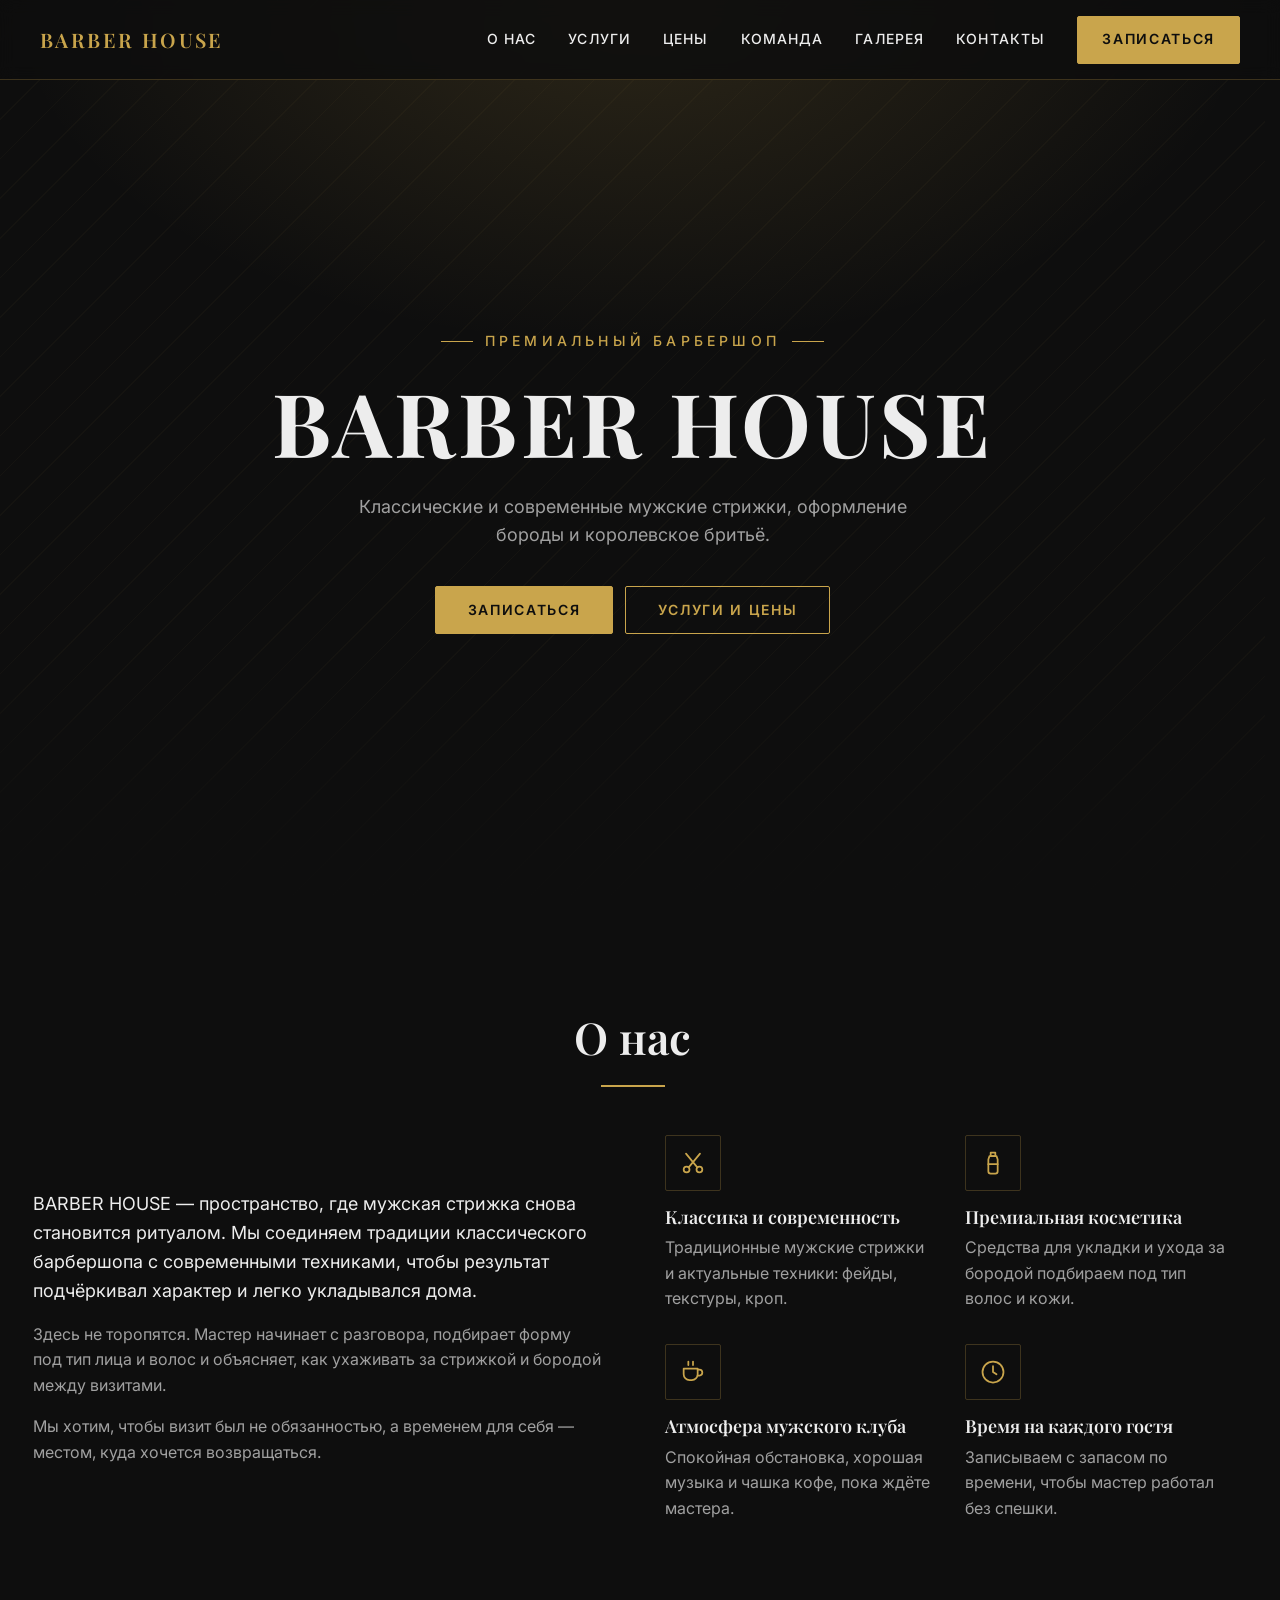
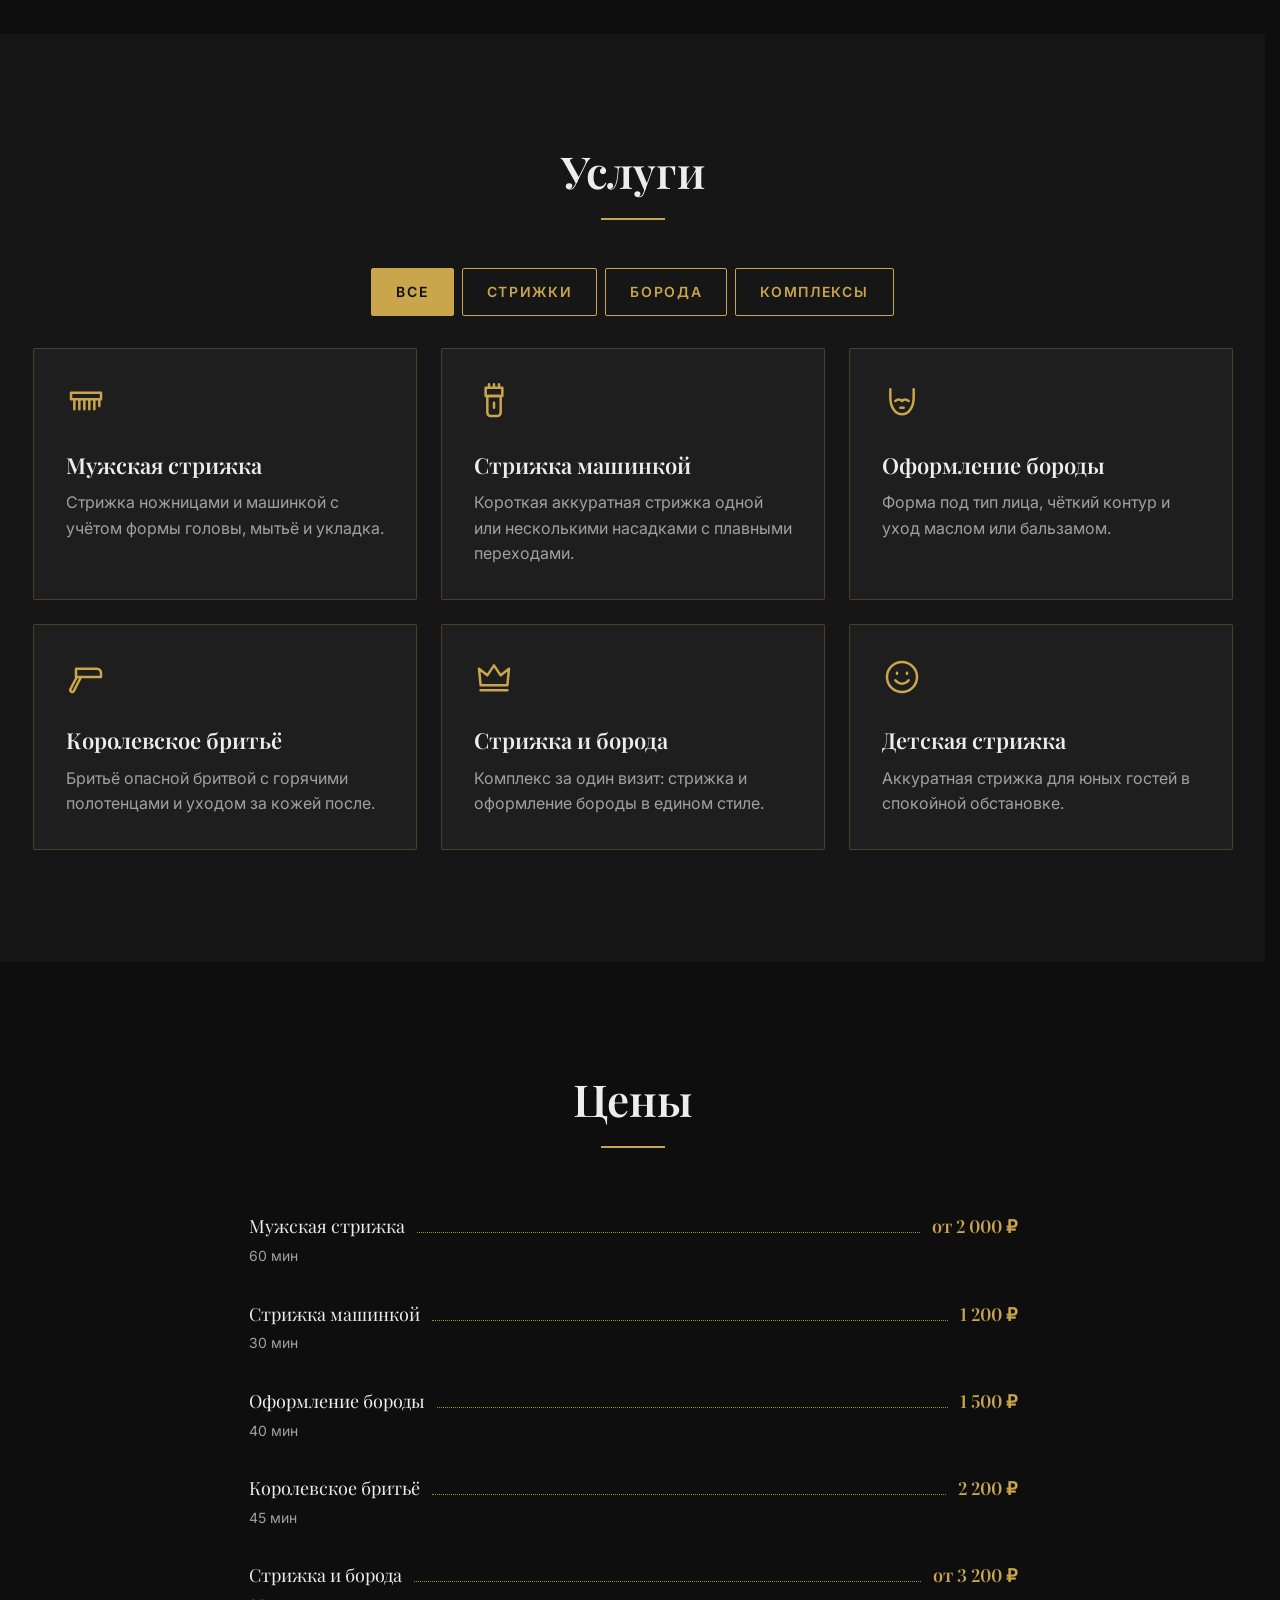
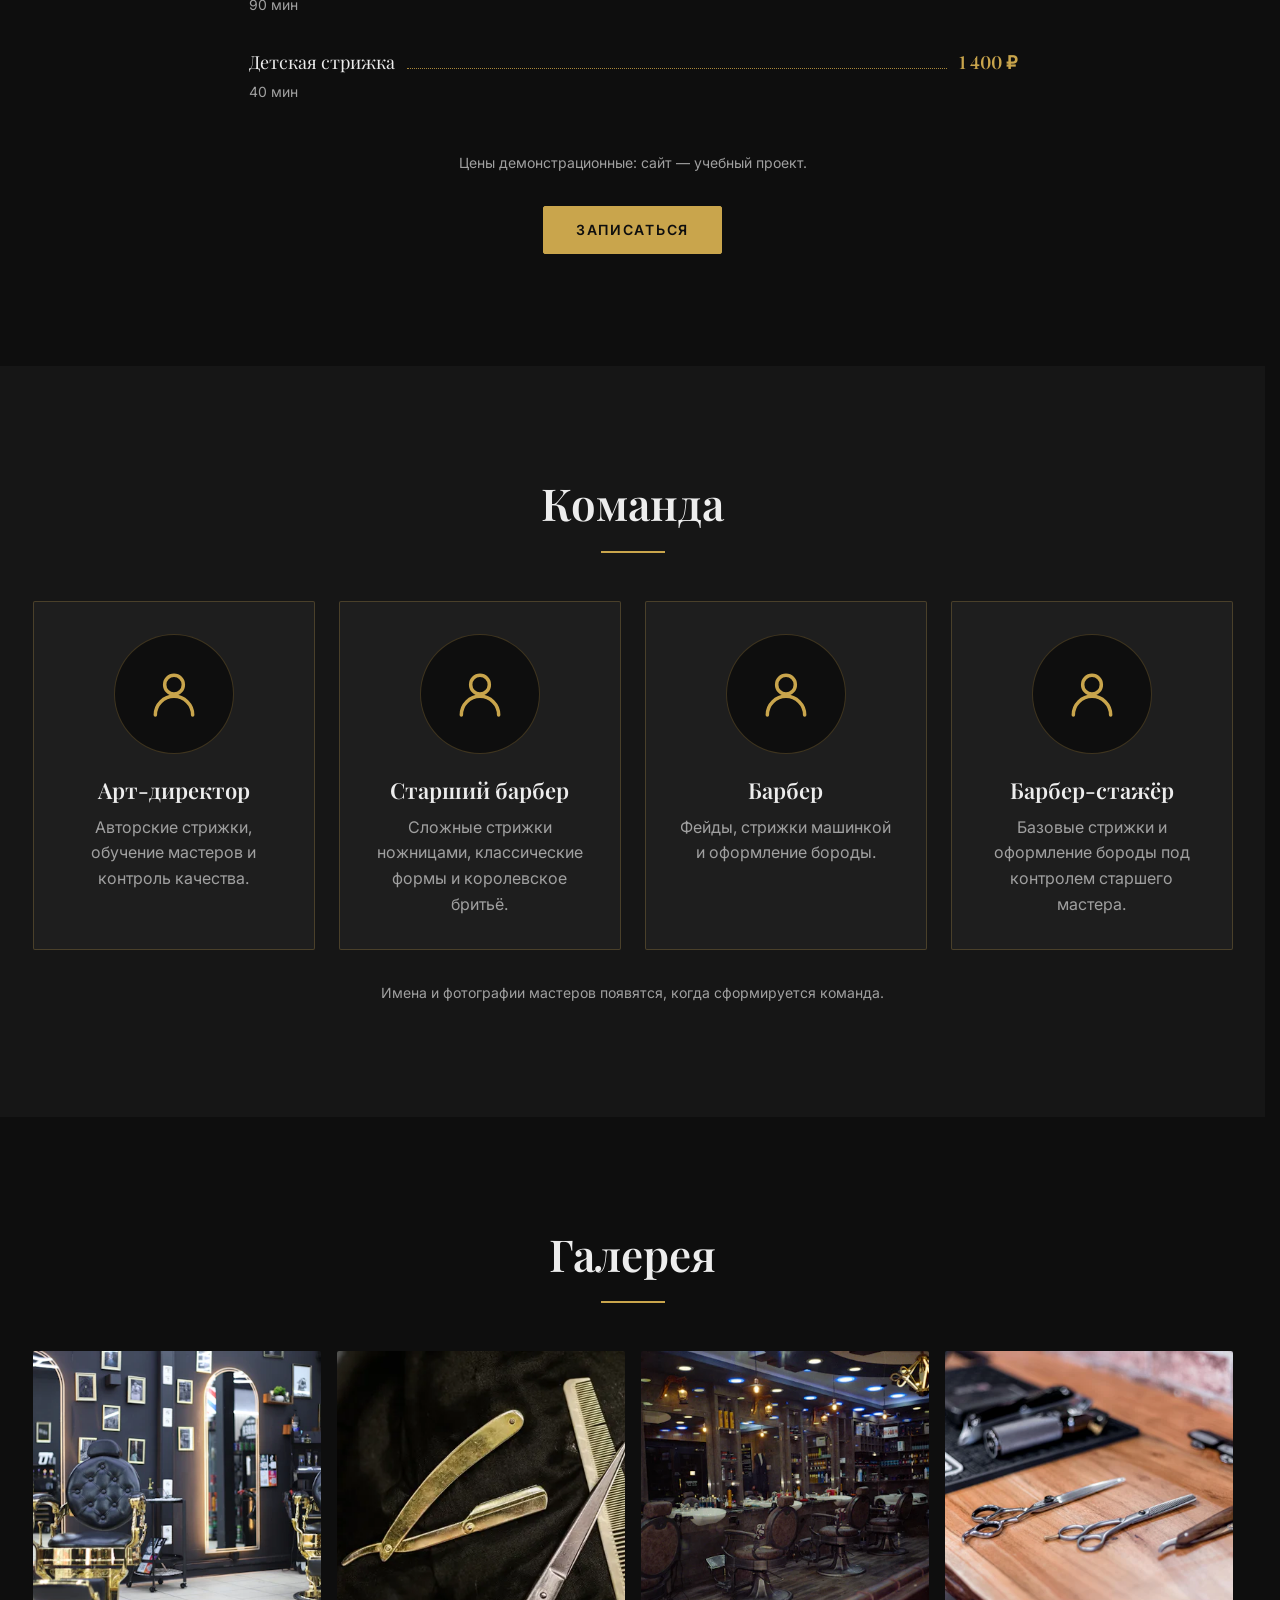
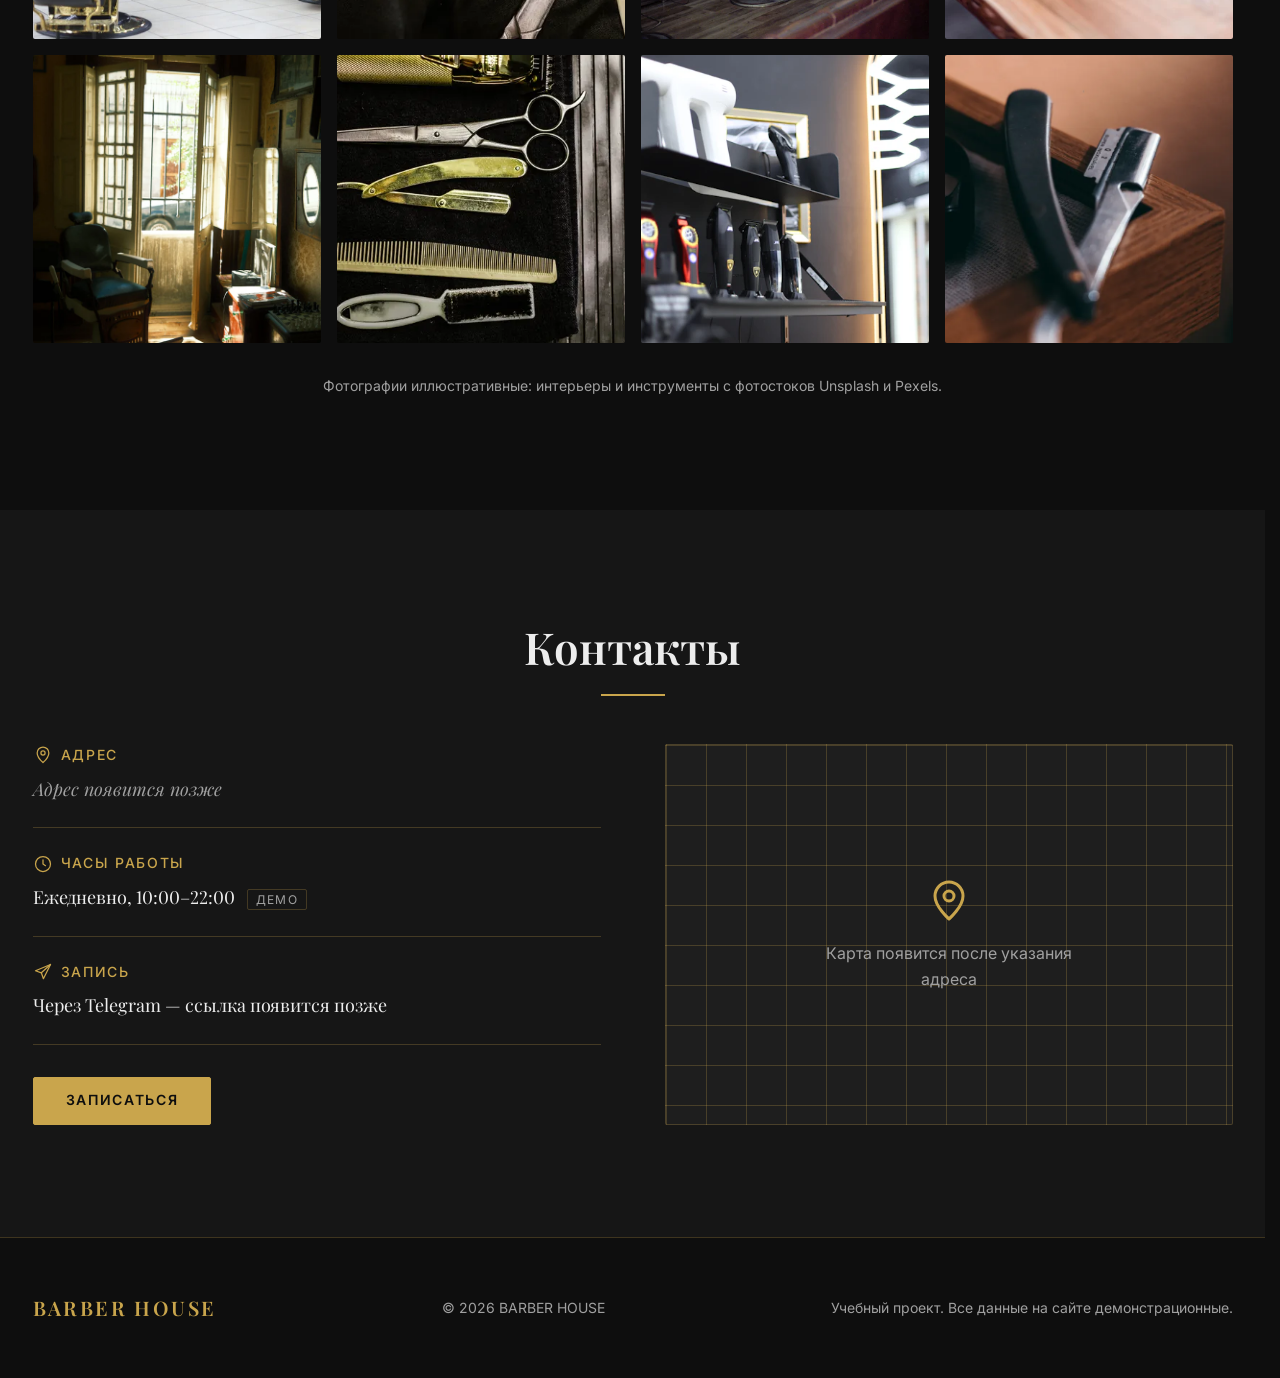
==== commit a25b5e05: "Фильтр услуг: Все / Стрижки / Борода / Комплексы - кнопки-переключатели (aria-pressed) над карточкам" ====
--- a/index.html
+++ b/index.html
@@ -228,33 +228,46 @@
       <div class="container">
         <h2 class="section__title" id="services-title">Услуги</h2>
 
+        <!-- Фильтр услуг. hidden: без JS кнопки бесполезны, поэтому их показывает скрипт.
+             aria-pressed — состояние кнопки-переключателя: экранный диктор скажет «нажата».
+             data-filter совпадает с data-category у карточек ниже -->
+        <div class="filter" role="group" aria-label="Фильтр услуг" hidden>
+          <button class="btn btn--outline filter__btn" type="button" data-filter="all" aria-pressed="true">Все</button>
+          <button class="btn btn--outline filter__btn" type="button" data-filter="haircut" aria-pressed="false">Стрижки</button>
+          <button class="btn btn--outline filter__btn" type="button" data-filter="beard" aria-pressed="false">Борода</button>
+          <button class="btn btn--outline filter__btn" type="button" data-filter="complex" aria-pressed="false">Комплексы</button>
+        </div>
+        <!-- Невидимая строка для экранного диктора: сколько услуг показано после выбора категории -->
+        <p class="visually-hidden" aria-live="polite" data-filter-status></p>
+
+        <!-- data-category у карточки — её категория для фильтра: haircut, beard или complex -->
         <ul class="services__list">
-          <li class="card service-card">
+          <li class="card service-card" data-category="haircut">
             <svg class="icon service-card__icon" aria-hidden="true"><use href="#icon-comb"></use></svg>
             <h3 class="card__title">Мужская стрижка</h3>
             <p class="card__text">Стрижка ножницами и машинкой с учётом формы головы, мытьё и укладка.</p>
           </li>
-          <li class="card service-card">
+          <li class="card service-card" data-category="haircut">
             <svg class="icon service-card__icon" aria-hidden="true"><use href="#icon-clipper"></use></svg>
             <h3 class="card__title">Стрижка машинкой</h3>
             <p class="card__text">Короткая аккуратная стрижка одной или несколькими насадками с плавными переходами.</p>
           </li>
-          <li class="card service-card">
+          <li class="card service-card" data-category="beard">
             <svg class="icon service-card__icon" aria-hidden="true"><use href="#icon-beard"></use></svg>
             <h3 class="card__title">Оформление бороды</h3>
             <p class="card__text">Форма под тип лица, чёткий контур и уход маслом или бальзамом.</p>
           </li>
-          <li class="card service-card">
+          <li class="card service-card" data-category="beard">
             <svg class="icon service-card__icon" aria-hidden="true"><use href="#icon-razor"></use></svg>
             <h3 class="card__title">Королевское бритьё</h3>
             <p class="card__text">Бритьё опасной бритвой с горячими полотенцами и уходом за кожей после.</p>
           </li>
-          <li class="card service-card">
+          <li class="card service-card" data-category="complex">
             <svg class="icon service-card__icon" aria-hidden="true"><use href="#icon-crown"></use></svg>
             <h3 class="card__title">Стрижка и борода</h3>
             <p class="card__text">Комплекс за один визит: стрижка и оформление бороды в едином стиле.</p>
           </li>
-          <li class="card service-card">
+          <li class="card service-card" data-category="haircut">
             <svg class="icon service-card__icon" aria-hidden="true"><use href="#icon-smile"></use></svg>
             <h3 class="card__title">Детская стрижка</h3>
             <p class="card__text">Аккуратная стрижка для юных гостей в спокойной обстановке.</p>
--- a/css/style.css
+++ b/css/style.css
@@ -841,6 +841,29 @@
 
 /* === 7. SERVICES === */
 
+/* Фильтр: кнопки — готовые .btn.btn--outline, здесь только раскладка и активное состояние.
+   Телефон: ровная сетка 2×2. От 576px: кнопки в одну строку по центру */
+.filter {
+  display: grid;
+  grid-template-columns: repeat(2, 1fr);
+  gap: var(--space-2);
+  margin-bottom: var(--space-6);
+}
+
+.filter[hidden] {
+  display: none; /* hidden должен побеждать display: grid */
+}
+
+.filter__btn {
+  padding-inline: var(--space-3);
+}
+
+/* Выбранная категория — золотая заливка, как у основной кнопки */
+.filter__btn[aria-pressed="true"] {
+  background-color: var(--color-gold);
+  color: var(--color-on-gold);
+}
+
 /* Сетка карточек: 1 колонка на телефоне → 2 на планшете → 3 на десктопе */
 .services__list {
   display: grid;
@@ -851,6 +874,18 @@
   margin-bottom: var(--space-5);
   font-size: 40px;
   color: var(--color-gold);
+}
+
+@media (min-width: 576px) {
+  .filter {
+    display: flex;
+    flex-wrap: wrap;
+    justify-content: center;
+  }
+
+  .filter__btn {
+    padding-inline: var(--space-5);
+  }
 }
 
 @media (min-width: 768px) {
